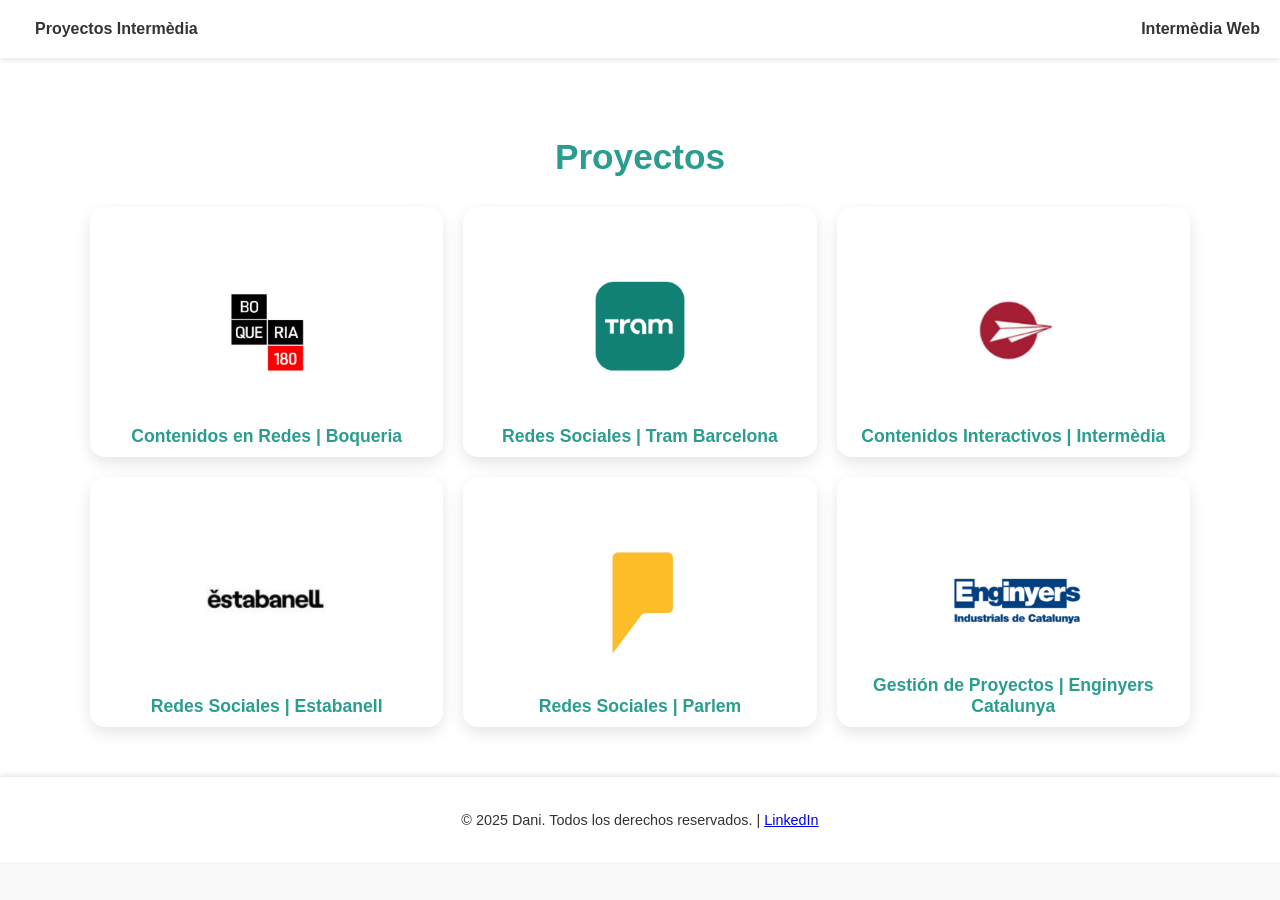
==== intermedia.html @ 1f3e6c7e "Update intermedia.html" ====
<!DOCTYPE html>
<html lang="es">
<head>
    <meta charset="UTF-8">
    <meta name="viewport" content="width=device-width, initial-scale=1.0">
    <title>Proyectos Intermèdia</title>
    <style>
        body {
            margin: 0;
            font-family: 'Arial', sans-serif;
            background-color: #f9f9f9;
            color: #333;
        }

        header {
            background: white;
            padding: 20px;
            box-shadow: 0 2px 5px rgba(0, 0, 0, 0.1);
            position: sticky;
            top: 0;
            z-index: 1000;
        }

        nav {
            display: flex;
            justify-content: space-between;
            align-items: center;
        }

        nav a {
            text-decoration: none;
            font-weight: bold;
            color: #333;
            margin-left: 15px;
        }

        nav a:hover {
            color: #e63946;
        }

        .projects {
            padding: 50px 20px;
            text-align: center;
            background-color: white;
        }

        .projects h1 {
            font-size: 2.2rem;
            margin-bottom: 30px;
            color: #2a9d8f;
        }

        .projects-grid {
            display: grid;
            grid-template-columns: repeat(3, 1fr); /* 🔥 3 columnas fijas */
            gap: 20px;
            max-width: 1100px;
            margin: 0 auto;
        }

        @media (max-width: 900px) {
            .projects-grid {
                grid-template-columns: repeat(2, 1fr); /* 2 columnas en pantallas medianas */
            }
        }

        @media (max-width: 600px) {
            .projects-grid {
                grid-template-columns: 1fr; /* 1 columna en móvil */
            }
        }

        .project-card {
            border-radius: 15px;
            overflow: hidden;
            height: 250px;
            background-size: contain;
            background-position: center;
            background-repeat: no-repeat;
            display: flex;
            align-items: end;
            justify-content: center;
            text-align: center;
            box-shadow: 0 6px 15px rgba(0,0,0,0.1);
            transition: transform 0.3s ease;
            background-color: white;
        }

        .project-card:hover {
            transform: scale(1.03);
        }

        .project-card h3 {
            position: relative;
            z-index: 2;
            background: rgba(255,255,255,0.85);
            margin: 0;
            width: 100%;
            padding: 10px;
            font-size: 1.1rem;
        }

        .project-card h3 a {
            text-decoration: none;
            color: #2a9d8f;
        }

        .project-card h3 a:hover {
            color: #e63946;
        }

        footer {
            text-align: center;
            padding: 20px;
            font-size: 0.9rem;
            background: white;
            box-shadow: 0 -2px 5px rgba(0,0,0,0.1);
        }

        /* Asignación de imágenes */
        .boqueria { background-image: url('assets/images/boqueria_logo.png'); }
        .tram { background-image: url('assets/images/tram_logo.png'); }
        .intermedia { background-image: url('assets/images/intermedia.png'); }
        .estabanell { background-image: url('assets/images/estabanell_logo.png'); }
        .parlem { background-image: url('assets/images/parlem_logo.png'); }
        .enginyers { background-image: url('assets/images/enginyers.png'); }
    </style>
</head>
<body>
    <header>
        <nav>
            <div><strong><a href="index.html">Proyectos Intermèdia</a></strong></div>
            <div><a href="https://www.intermedia.cat/es/" target="_blank">Intermèdia Web</a></div>
        </nav>
    </header>

    <section class="projects">
        <h1>Proyectos</h1>
        <div class="projects-grid">
            <div class="project-card boqueria">
                <h3><a href="https://www.instagram.com/la_boqueria/" target="_blank">Contenidos en Redes | Boqueria</a></h3>
            </div>
            <div class="project-card tram">
                <h3><a href="https://www.instagram.com/tram_barcelona/" target="_blank">Redes Sociales | Tram Barcelona</a></h3>
            </div>
            <div class="project-card intermedia">
                <h3><a href="https://www.instagram.com/intermediacomunicacio/" target="_blank">Contenidos Interactivos | Intermèdia</a></h3>
            </div>
            <div class="project-card estabanell">
                <h3><a href="https://www.instagram.com/estabanell/" target="_blank">Redes Sociales | Estabanell</a></h3>
            </div>
            <div class="project-card parlem">
                <h3><a href="https://www.instagram.com/parlemtelecom/" target="_blank">Redes Sociales | Parlem</a></h3>
            </div>
            <div class="project-card enginyers">
                <h3><a href="https://www.eic.cat/noticies" target="_blank">Gestión de Proyectos | Enginyers Catalunya</a></h3>
            </div>
        </div>
    </section>

    <footer>
        <p>&copy; 2025 Dani. Todos los derechos reservados. | 
        <a href="https://www.linkedin.com/in/daniel-expósito-pérez-a4a863181" target="_blank">LinkedIn</a></p>
    </footer>
</body>
</html>
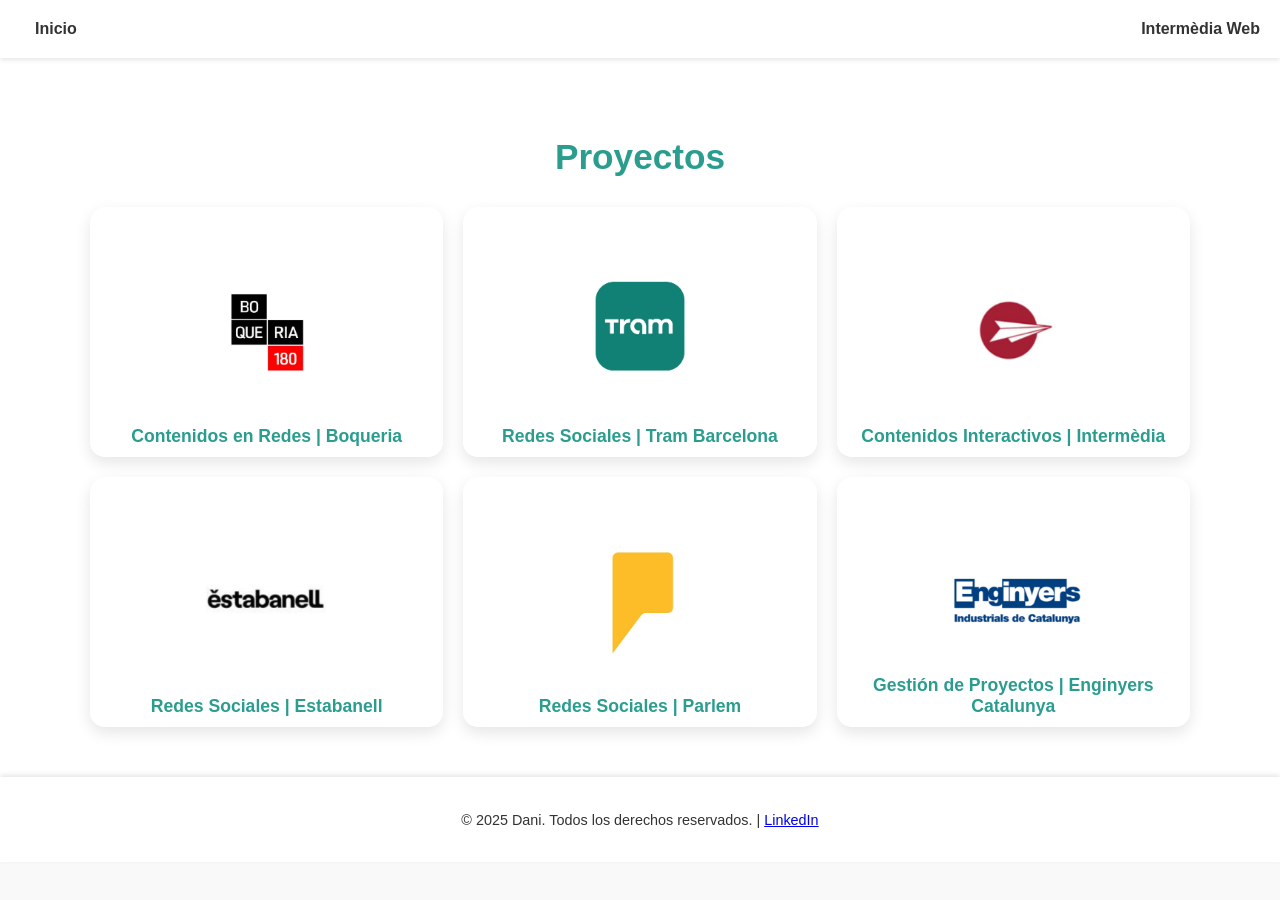
==== commit 06be4612: "Update intermedia.html" ====
--- a/intermedia.html
+++ b/intermedia.html
@@ -129,7 +129,7 @@
 <body>
     <header>
         <nav>
-            <div><strong><a href="index.html">Proyectos Intermèdia</a></strong></div>
+            <div><strong><a href="index.html">Inicio</a></strong></div>
             <div><a href="https://www.intermedia.cat/es/" target="_blank">Intermèdia Web</a></div>
         </nav>
     </header>
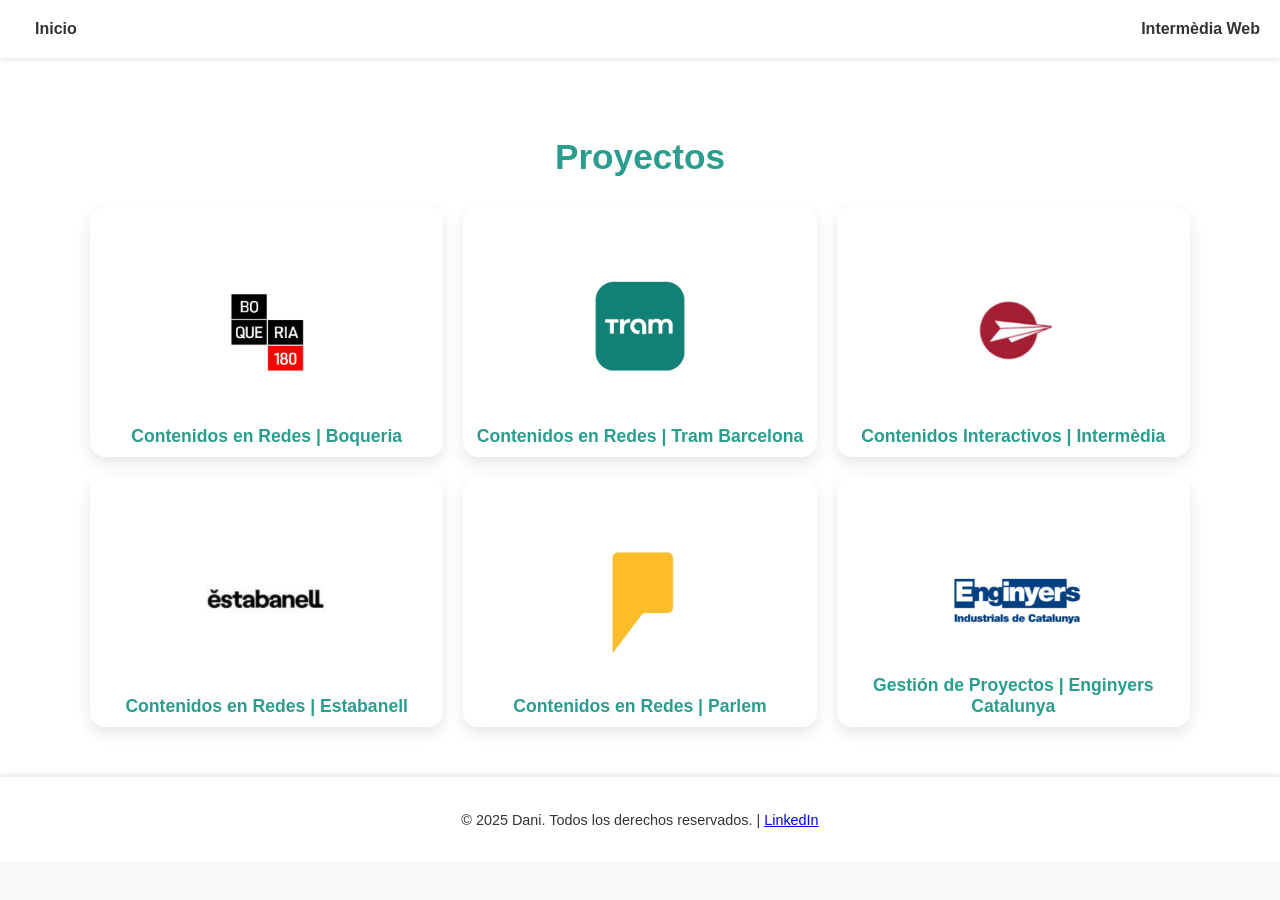
==== commit ebc31abf: "Update intermedia.html" ====
--- a/intermedia.html
+++ b/intermedia.html
@@ -141,16 +141,16 @@
                 <h3><a href="https://www.instagram.com/la_boqueria/" target="_blank">Contenidos en Redes | Boqueria</a></h3>
             </div>
             <div class="project-card tram">
-                <h3><a href="https://www.instagram.com/tram_barcelona/" target="_blank">Redes Sociales | Tram Barcelona</a></h3>
+                <h3><a href="https://www.instagram.com/tram_barcelona/" target="_blank">Contenidos en Redes | Tram Barcelona</a></h3>
             </div>
             <div class="project-card intermedia">
                 <h3><a href="https://www.instagram.com/intermediacomunicacio/" target="_blank">Contenidos Interactivos | Intermèdia</a></h3>
             </div>
             <div class="project-card estabanell">
-                <h3><a href="https://www.instagram.com/estabanell/" target="_blank">Redes Sociales | Estabanell</a></h3>
+                <h3><a href="https://www.instagram.com/estabanell/" target="_blank">Contenidos en Redes | Estabanell</a></h3>
             </div>
             <div class="project-card parlem">
-                <h3><a href="https://www.instagram.com/parlemtelecom/" target="_blank">Redes Sociales | Parlem</a></h3>
+                <h3><a href="https://www.instagram.com/parlemtelecom/" target="_blank">Contenidos en Redes | Parlem</a></h3>
             </div>
             <div class="project-card enginyers">
                 <h3><a href="https://www.eic.cat/noticies" target="_blank">Gestión de Proyectos | Enginyers Catalunya</a></h3>
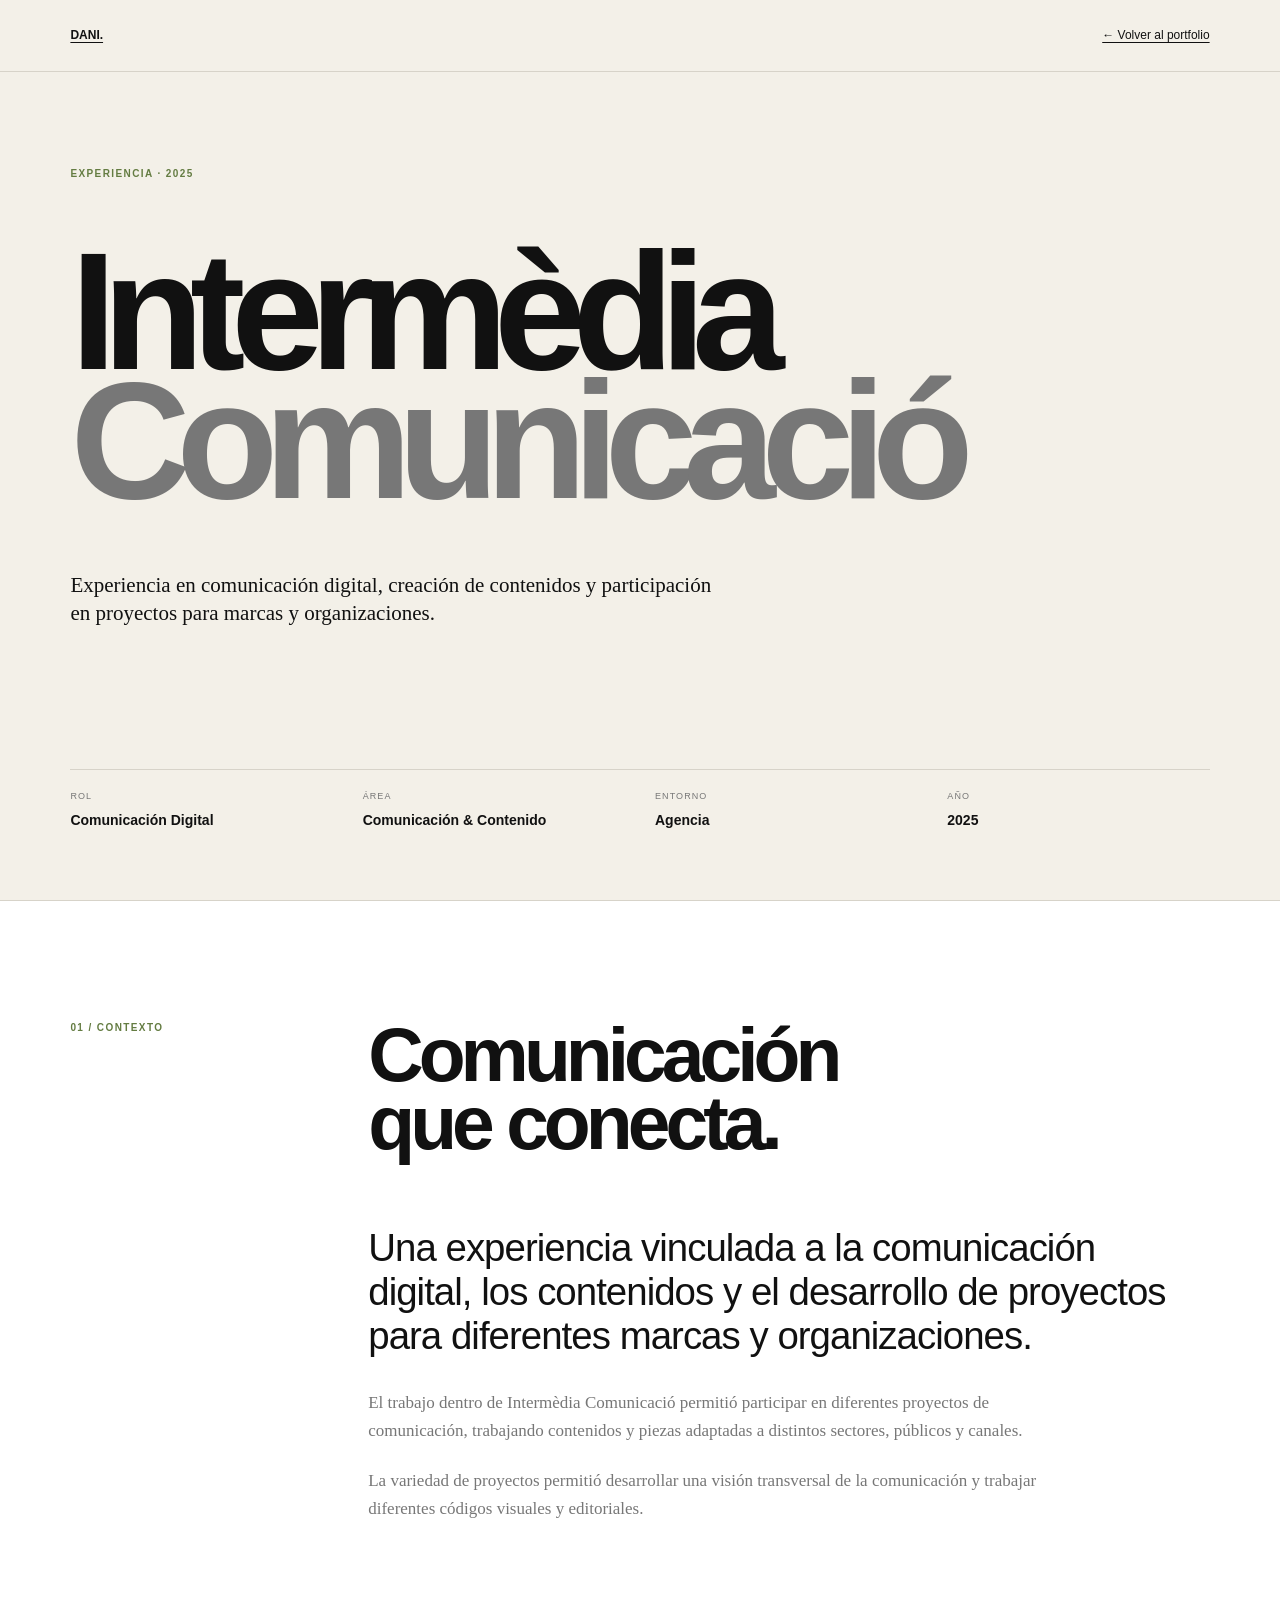
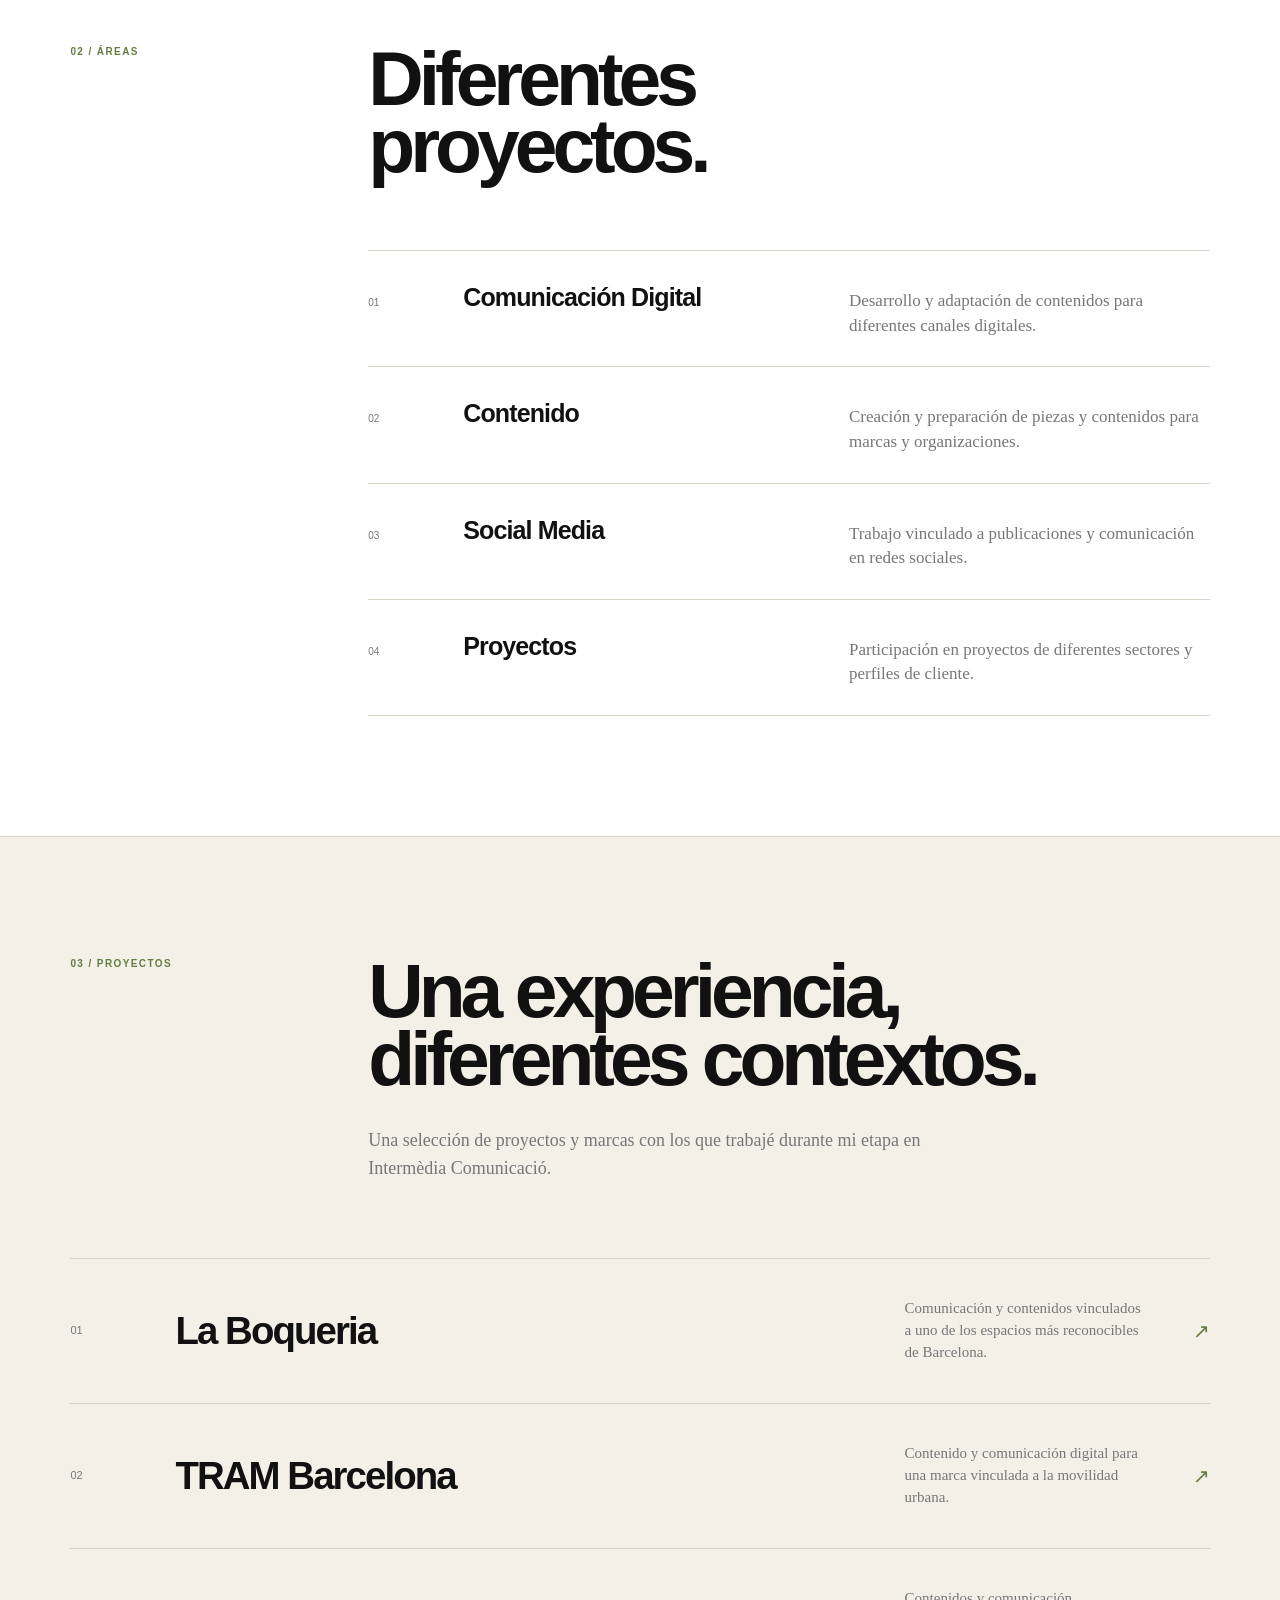
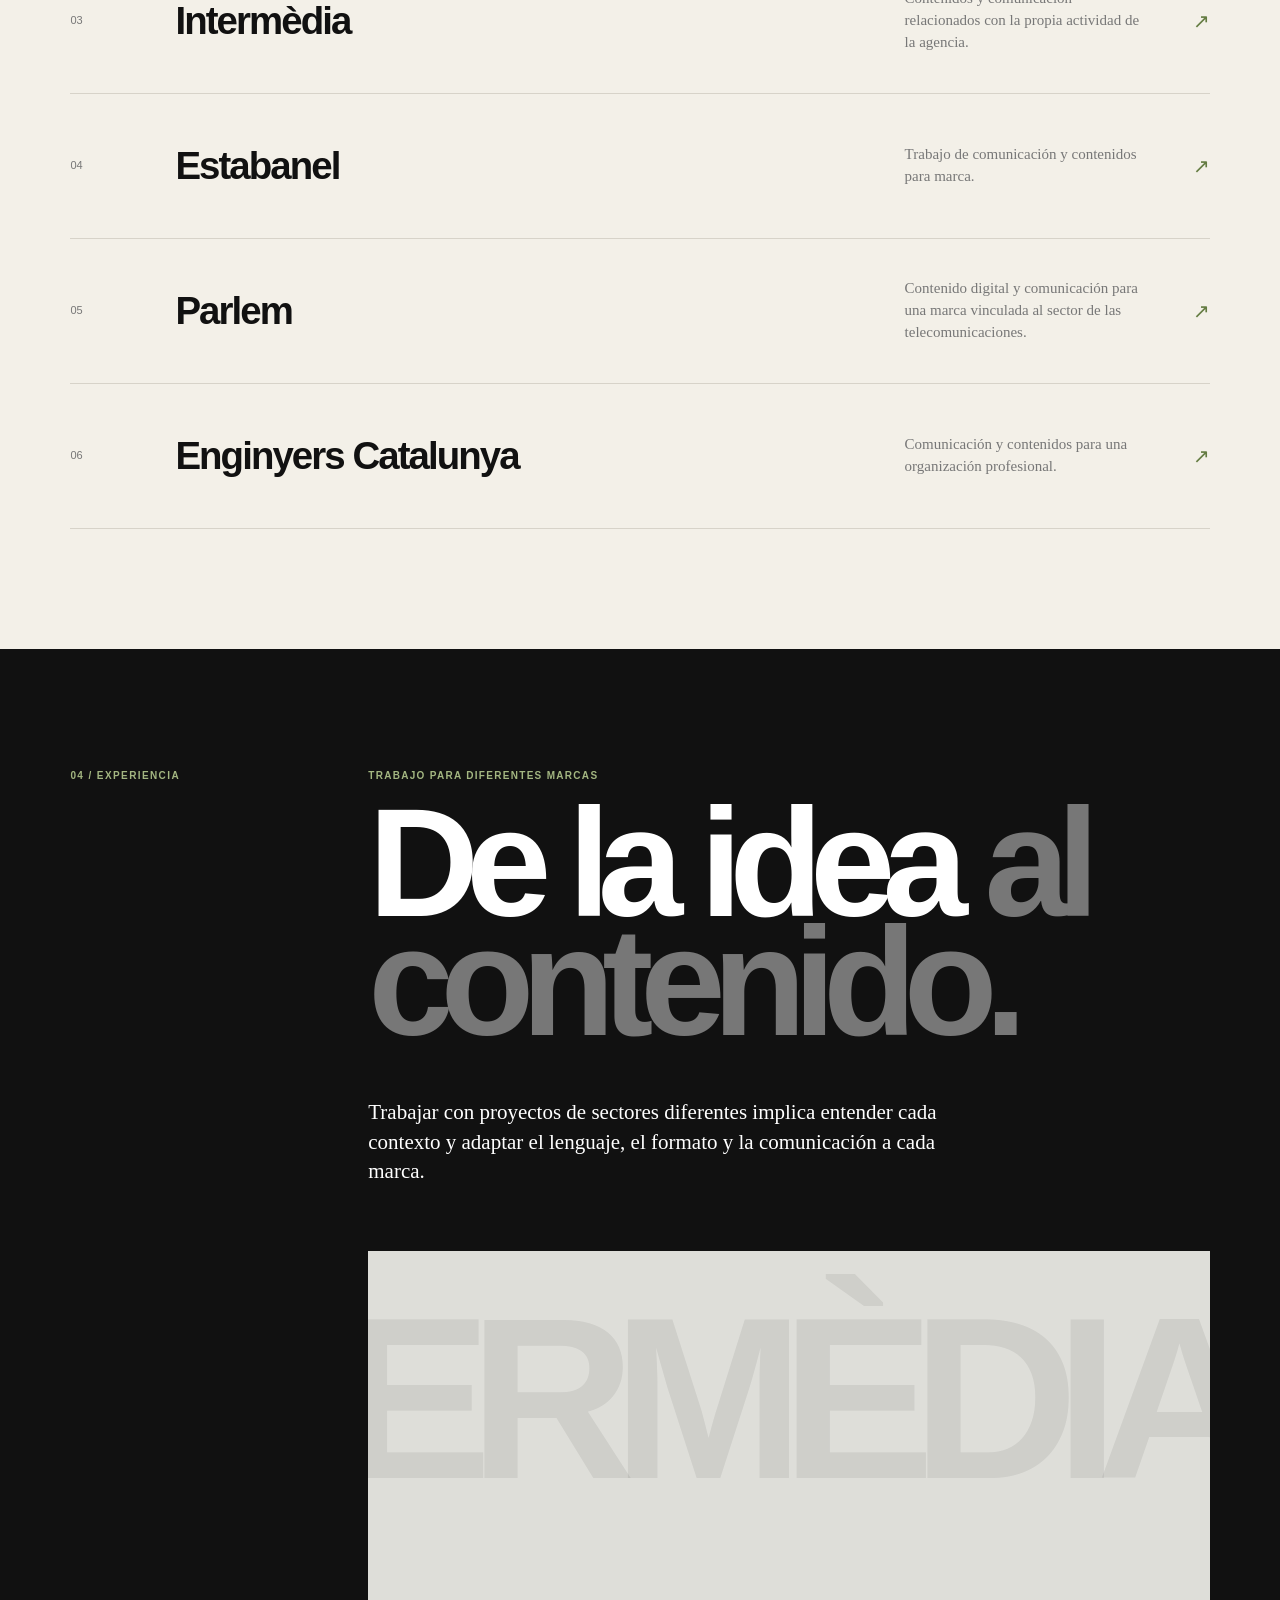
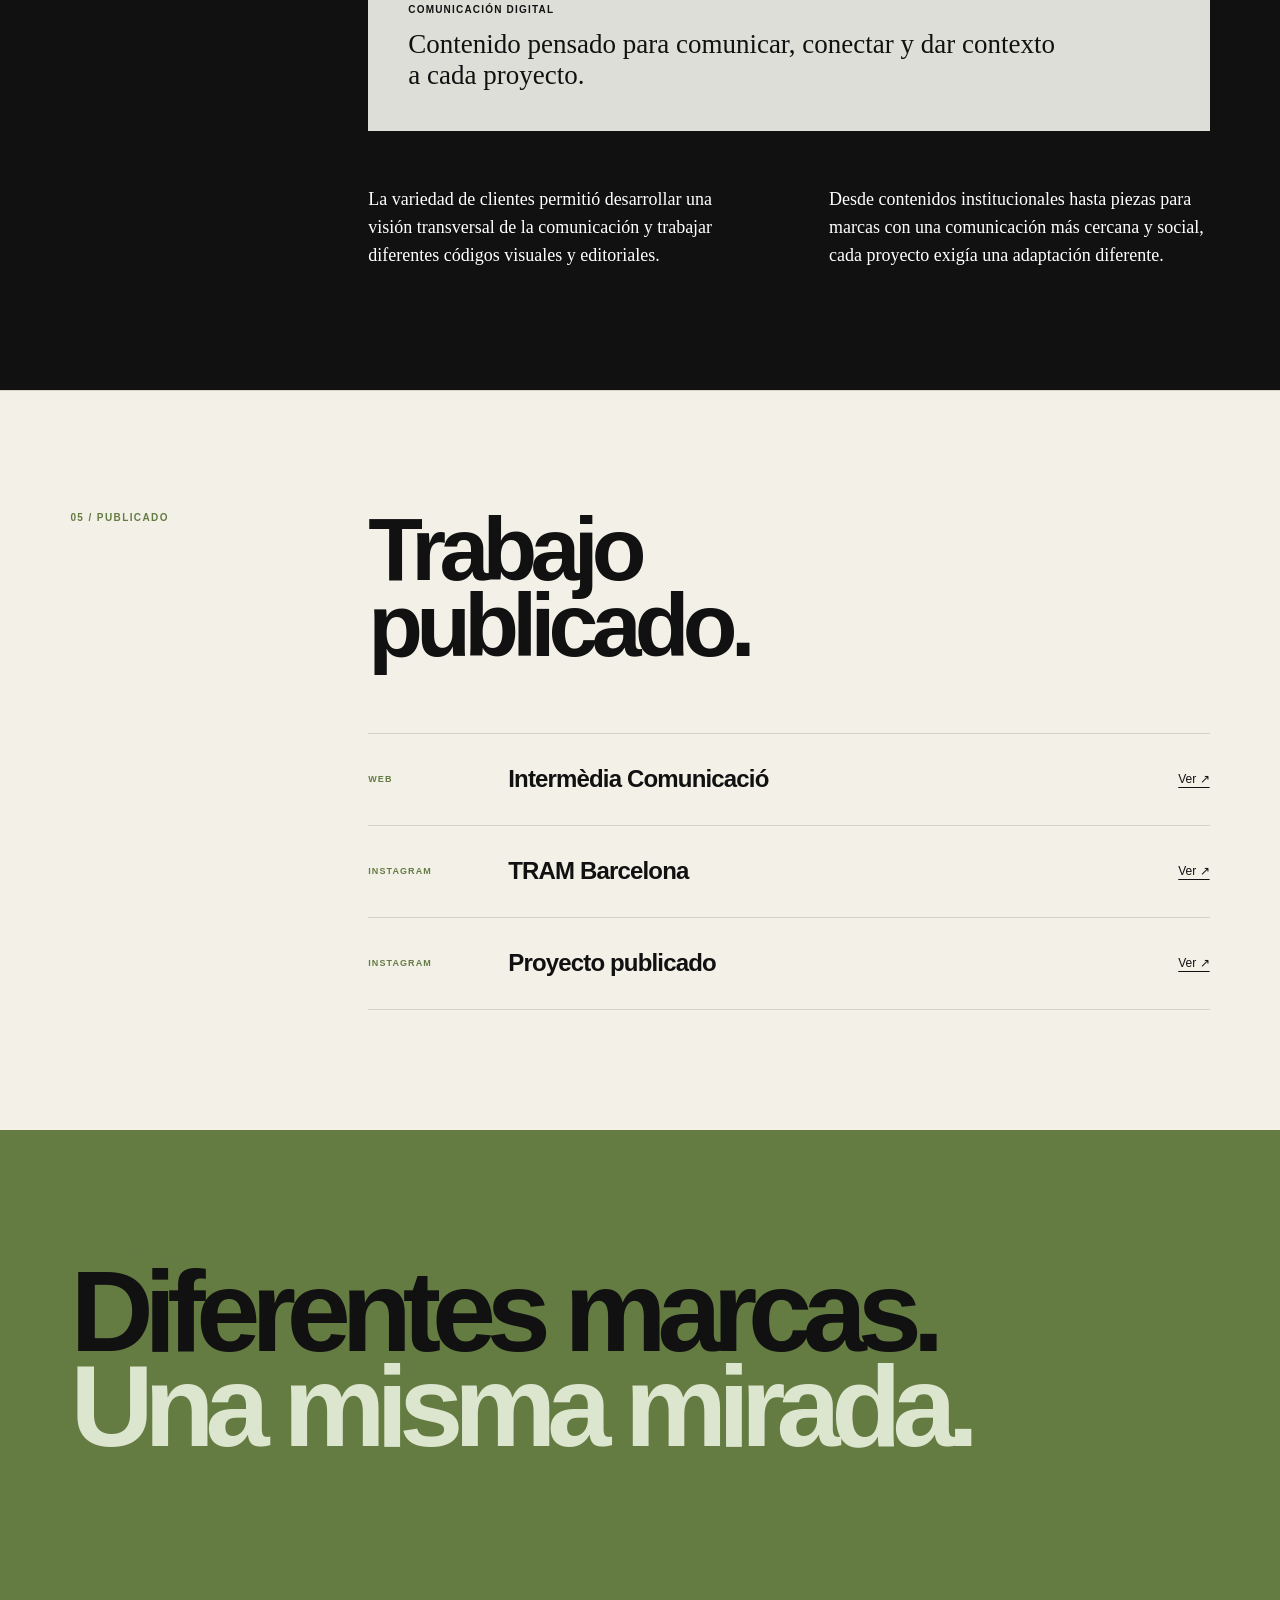
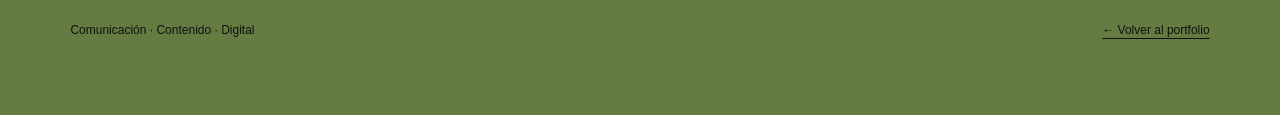
==== commit bb4c2259: "Create intermedia.html" ====
--- a/intermedia.html
+++ b/intermedia.html
@@ -1,171 +1,1407 @@
 <!DOCTYPE html>
 <html lang="es">
+
 <head>
+
     <meta charset="UTF-8">
+
     <meta name="viewport" content="width=device-width, initial-scale=1.0">
-    <title>Proyectos Intermèdia</title>
+
+    <meta
+        name="description"
+        content="Intermèdia Comunicació — Experiencia en comunicación digital, contenidos y proyectos."
+    >
+
+    <title>Intermèdia Comunicació — DANI.</title>
+
+
     <style>
+
+        :root {
+            --bg: #f3f0e8;
+            --black: #111111;
+            --grey: #777777;
+            --line: #d7d3c9;
+            --green: #647c42;
+            --white: #ffffff;
+        }
+
+        * {
+            box-sizing: border-box;
+            margin: 0;
+            padding: 0;
+        }
+
+        html {
+            scroll-behavior: smooth;
+        }
+
         body {
-            margin: 0;
-            font-family: 'Arial', sans-serif;
-            background-color: #f9f9f9;
-            color: #333;
-        }
-
-        header {
-            background: white;
-            padding: 20px;
-            box-shadow: 0 2px 5px rgba(0, 0, 0, 0.1);
-            position: sticky;
-            top: 0;
-            z-index: 1000;
-        }
-
-        nav {
+            background: var(--bg);
+            color: var(--black);
+            font-family: Georgia, "Times New Roman", serif;
+            line-height: 1.45;
+        }
+
+        a {
+            color: inherit;
+            text-decoration: none;
+        }
+
+
+        /* =========================
+           HEADER
+        ========================= */
+
+        .case-header {
+            height: 72px;
+            padding: 0 5.5vw;
+
+            display: flex;
+            align-items: center;
+            justify-content: space-between;
+
+            border-bottom: 1px solid var(--line);
+
+            font-family: Arial, Helvetica, sans-serif;
+            font-size: 12px;
+        }
+
+        .logo {
+            font-weight: 700;
+            text-decoration: underline;
+            text-underline-offset: 3px;
+        }
+
+        .back-home {
+            text-decoration: underline;
+            text-underline-offset: 3px;
+        }
+
+
+        /* =========================
+           HERO
+        ========================= */
+
+        .case-hero {
+            min-height: calc(100vh - 72px);
+
+            padding: 95px 5.5vw 70px;
+
+            display: flex;
+            flex-direction: column;
+            justify-content: space-between;
+        }
+
+        .case-label {
+            color: var(--green);
+
+            font-family: Arial, Helvetica, sans-serif;
+            font-size: 10px;
+            font-weight: 700;
+
+            letter-spacing: .14em;
+            text-transform: uppercase;
+        }
+
+        .case-hero h1 {
+            max-width: 1300px;
+
+            margin-top: 65px;
+
+            font-family: Arial, Helvetica, sans-serif;
+
+            font-size: clamp(75px, 13vw, 185px);
+
+            line-height: .78;
+            letter-spacing: -.085em;
+
+            font-weight: 700;
+        }
+
+        .case-hero h1 span {
+            display: block;
+            color: var(--grey);
+        }
+
+        .case-intro {
+            max-width: 650px;
+            margin-top: 65px;
+
+            font-size: 21px;
+            line-height: 1.35;
+        }
+
+
+        /* =========================
+           META
+        ========================= */
+
+        .case-meta {
+            margin-top: 80px;
+            padding-top: 20px;
+
+            border-top: 1px solid var(--line);
+
+            display: grid;
+            grid-template-columns: repeat(4, 1fr);
+            gap: 30px;
+        }
+
+        .case-meta div {
+            display: flex;
+            flex-direction: column;
+            gap: 7px;
+        }
+
+        .case-meta small {
+            color: var(--grey);
+
+            font-family: Arial, Helvetica, sans-serif;
+            font-size: 9px;
+
+            text-transform: uppercase;
+            letter-spacing: .12em;
+        }
+
+        .case-meta strong {
+            font-family: Arial, Helvetica, sans-serif;
+            font-size: 14px;
+        }
+
+
+        /* =========================
+           CONTEXTO
+        ========================= */
+
+        .intro-section {
+            padding: 120px 5.5vw;
+
+            border-top: 1px solid var(--line);
+
+            background: var(--white);
+        }
+
+        .two-column {
+            display: grid;
+            grid-template-columns: 20% 1fr;
+            gap: 70px;
+        }
+
+        .section-number {
+            color: var(--green);
+
+            font-family: Arial, Helvetica, sans-serif;
+            font-size: 10px;
+            font-weight: 700;
+
+            letter-spacing: .14em;
+            text-transform: uppercase;
+        }
+
+        .section-title {
+            font-family: Arial, Helvetica, sans-serif;
+
+            font-size: clamp(50px, 6vw, 85px);
+
+            line-height: .88;
+            letter-spacing: -.065em;
+
+            font-weight: 700;
+        }
+
+        .intro-copy {
+            margin-top: 70px;
+            max-width: 900px;
+        }
+
+        .intro-copy .lead {
+            max-width: 800px;
+
+            margin-bottom: 30px;
+
+            font-family: Arial, Helvetica, sans-serif;
+
+            font-size: clamp(25px, 3vw, 40px);
+
+            line-height: 1.15;
+            letter-spacing: -.025em;
+        }
+
+        .intro-copy p:not(.lead) {
+            max-width: 700px;
+
+            margin-bottom: 22px;
+
+            color: var(--grey);
+
+            font-size: 17px;
+            line-height: 1.65;
+        }
+
+
+        /* =========================
+           ÁREAS
+        ========================= */
+
+        .areas {
+            margin-top: 70px;
+            border-top: 1px solid var(--line);
+        }
+
+        .area {
+            display: grid;
+            grid-template-columns: 70px 1fr 1fr;
+
+            gap: 25px;
+
+            padding: 28px 0;
+
+            border-bottom: 1px solid var(--line);
+
+            align-items: baseline;
+        }
+
+        .area-number {
+            color: var(--grey);
+
+            font-family: Arial, Helvetica, sans-serif;
+            font-size: 10px;
+        }
+
+        .area-title {
+            font-family: Arial, Helvetica, sans-serif;
+
+            font-size: 25px;
+            font-weight: 600;
+
+            letter-spacing: -.035em;
+        }
+
+        .area-text {
+            color: var(--grey);
+            font-size: 17px;
+        }
+
+
+        /* =========================
+           PROYECTOS
+        ========================= */
+
+        .projects-section {
+            padding: 120px 5.5vw;
+
+            border-top: 1px solid var(--line);
+        }
+
+        .projects-heading {
+            display: grid;
+            grid-template-columns: 20% 1fr;
+
+            gap: 70px;
+
+            margin-bottom: 75px;
+        }
+
+        .projects-heading p {
+            max-width: 600px;
+
+            margin-top: 35px;
+
+            color: var(--grey);
+
+            font-size: 18px;
+            line-height: 1.55;
+        }
+
+        .project-list {
+            border-top: 1px solid var(--line);
+        }
+
+        .project-item {
+            display: grid;
+
+            grid-template-columns: 80px 1fr 240px 40px;
+
+            gap: 25px;
+
+            min-height: 145px;
+
+            padding: 32px 0;
+
+            border-bottom: 1px solid var(--line);
+
+            align-items: center;
+        }
+
+        .project-number {
+            color: var(--grey);
+
+            font-family: Arial, Helvetica, sans-serif;
+            font-size: 11px;
+        }
+
+        .project-name {
+            font-family: Arial, Helvetica, sans-serif;
+
+            font-size: clamp(28px, 3vw, 45px);
+
+            font-weight: 600;
+
+            letter-spacing: -.05em;
+        }
+
+        .project-description {
+            color: var(--grey);
+
+            font-size: 15px;
+            line-height: 1.45;
+        }
+
+        .project-arrow {
+            color: var(--green);
+
+            font-family: Arial, Helvetica, sans-serif;
+            font-size: 20px;
+
+            text-align: right;
+        }
+
+
+        /* =========================
+           BLOQUE DESTACADO
+        ========================= */
+
+        .featured {
+            padding: 120px 5.5vw;
+
+            background: var(--black);
+            color: var(--white);
+        }
+
+        .featured-grid {
+            display: grid;
+            grid-template-columns: 20% 1fr;
+
+            gap: 70px;
+        }
+
+        .featured .section-number {
+            color: #a3b681;
+        }
+
+        .featured-content {
+            max-width: 1100px;
+        }
+
+        .featured-tag {
+            color: #a3b681;
+
+            font-family: Arial, Helvetica, sans-serif;
+
+            font-size: 10px;
+            font-weight: 700;
+
+            letter-spacing: .13em;
+            text-transform: uppercase;
+        }
+
+        .featured h2 {
+            margin-top: 20px;
+
+            font-family: Arial, Helvetica, sans-serif;
+
+            font-size: clamp(75px, 12vw, 170px);
+
+            line-height: .78;
+            letter-spacing: -.085em;
+
+            font-weight: 700;
+        }
+
+        .featured h2 span {
+            color: #777777;
+        }
+
+        .featured-description {
+            max-width: 620px;
+
+            margin-top: 55px;
+
+            font-size: 21px;
+            line-height: 1.4;
+        }
+
+
+        /* =========================
+           BLOQUE VISUAL
+        ========================= */
+
+        .project-visual {
+            min-height: 480px;
+
+            margin-top: 65px;
+
+            padding: 40px;
+
+            background: #deded9;
+            color: var(--black);
+
+            display: flex;
+            flex-direction: column;
+            justify-content: flex-end;
+
+            position: relative;
+            overflow: hidden;
+        }
+
+        .project-visual::before {
+            content: "INTERMÈDIA";
+
+            position: absolute;
+
+            top: -20px;
+            right: -30px;
+
+            font-family: Arial, Helvetica, sans-serif;
+
+            font-size: clamp(100px, 18vw, 280px);
+
+            font-weight: 700;
+
+            letter-spacing: -.1em;
+
+            color: rgba(17,17,17,.07);
+        }
+
+        .visual-copy {
+            position: relative;
+            z-index: 2;
+        }
+
+        .visual-label {
+            font-family: Arial, Helvetica, sans-serif;
+
+            font-size: 10px;
+            font-weight: 700;
+
+            text-transform: uppercase;
+            letter-spacing: .12em;
+        }
+
+        .visual-copy p {
+            max-width: 650px;
+
+            margin-top: 12px;
+
+            font-size: 27px;
+            line-height: 1.15;
+        }
+
+
+        /* =========================
+           DETALLES
+        ========================= */
+
+        .project-details {
+            display: grid;
+
+            grid-template-columns: 1fr 1fr;
+
+            gap: 80px;
+
+            margin-top: 55px;
+        }
+
+        .project-details p {
+            font-size: 18px;
+            line-height: 1.55;
+        }
+
+
+        /* =========================
+           PUBLICADO
+        ========================= */
+
+        .published {
+            padding: 120px 5.5vw;
+
+            border-top: 1px solid var(--line);
+        }
+
+        .published-grid {
+            display: grid;
+
+            grid-template-columns: 20% 1fr;
+
+            gap: 70px;
+        }
+
+        .published-content h2 {
+            max-width: 850px;
+
+            font-family: Arial, Helvetica, sans-serif;
+
+            font-size: clamp(50px, 7vw, 100px);
+
+            line-height: .85;
+            letter-spacing: -.075em;
+        }
+
+        .publication-list {
+            margin-top: 70px;
+
+            border-top: 1px solid var(--line);
+        }
+
+        .publication {
+            display: grid;
+
+            grid-template-columns: 110px 1fr auto;
+
+            gap: 30px;
+
+            padding: 28px 0;
+
+            border-bottom: 1px solid var(--line);
+
+            align-items: center;
+        }
+
+        .publication-type {
+            color: var(--green);
+
+            font-family: Arial, Helvetica, sans-serif;
+
+            font-size: 9px;
+            font-weight: 700;
+
+            text-transform: uppercase;
+            letter-spacing: .12em;
+        }
+
+        .publication-name {
+            font-family: Arial, Helvetica, sans-serif;
+
+            font-size: 24px;
+            font-weight: 600;
+
+            letter-spacing: -.035em;
+        }
+
+        .publication-link {
+            font-family: Arial, Helvetica, sans-serif;
+
+            font-size: 12px;
+
+            text-decoration: underline;
+            text-underline-offset: 4px;
+        }
+
+
+        /* =========================
+           CIERRE
+        ========================= */
+
+        .closing {
+            min-height: 65vh;
+
+            padding: 120px 5.5vw 75px;
+
+            background: var(--green);
+
+            display: flex;
+            flex-direction: column;
+            justify-content: space-between;
+        }
+
+        .closing h2 {
+            max-width: 1000px;
+
+            font-family: Arial, Helvetica, sans-serif;
+
+            font-size: clamp(60px, 9vw, 130px);
+
+            line-height: .82;
+            letter-spacing: -.08em;
+
+            font-weight: 700;
+        }
+
+        .closing h2 span {
+            color: #dce5cd;
+        }
+
+        .closing-bottom {
+            margin-top: 100px;
+
             display: flex;
             justify-content: space-between;
-            align-items: center;
-        }
-
-        nav a {
-            text-decoration: none;
-            font-weight: bold;
-            color: #333;
-            margin-left: 15px;
-        }
-
-        nav a:hover {
-            color: #e63946;
-        }
-
-        .projects {
-            padding: 50px 20px;
-            text-align: center;
-            background-color: white;
-        }
-
-        .projects h1 {
-            font-size: 2.2rem;
-            margin-bottom: 30px;
-            color: #2a9d8f;
-        }
-
-        .projects-grid {
-            display: grid;
-            grid-template-columns: repeat(3, 1fr); /* 🔥 3 columnas fijas */
-            gap: 20px;
-            max-width: 1100px;
-            margin: 0 auto;
-        }
+            align-items: flex-end;
+
+            font-family: Arial, Helvetica, sans-serif;
+            font-size: 12px;
+        }
+
+        .closing-bottom a {
+            text-decoration: underline;
+            text-underline-offset: 4px;
+        }
+
+
+        /* =========================
+           RESPONSIVE
+        ========================= */
 
         @media (max-width: 900px) {
-            .projects-grid {
-                grid-template-columns: repeat(2, 1fr); /* 2 columnas en pantallas medianas */
-            }
-        }
+
+            .case-hero {
+                min-height: auto;
+                padding: 85px 6vw 65px;
+            }
+
+            .case-meta {
+                grid-template-columns: 1fr 1fr;
+            }
+
+            .two-column,
+            .projects-heading,
+            .featured-grid,
+            .published-grid {
+                grid-template-columns: 1fr;
+                gap: 30px;
+            }
+
+            .intro-copy {
+                margin-top: 50px;
+            }
+
+            .project-details {
+                grid-template-columns: 1fr;
+                gap: 25px;
+            }
+
+            .project-item {
+                grid-template-columns: 55px 1fr 35px;
+            }
+
+            .project-description {
+                display: none;
+            }
+        }
+
 
         @media (max-width: 600px) {
-            .projects-grid {
-                grid-template-columns: 1fr; /* 1 columna en móvil */
-            }
-        }
-
-        .project-card {
-            border-radius: 15px;
-            overflow: hidden;
-            height: 250px;
-            background-size: contain;
-            background-position: center;
-            background-repeat: no-repeat;
-            display: flex;
-            align-items: end;
-            justify-content: center;
-            text-align: center;
-            box-shadow: 0 6px 15px rgba(0,0,0,0.1);
-            transition: transform 0.3s ease;
-            background-color: white;
-        }
-
-        .project-card:hover {
-            transform: scale(1.03);
-        }
-
-        .project-card h3 {
-            position: relative;
-            z-index: 2;
-            background: rgba(255,255,255,0.85);
-            margin: 0;
-            width: 100%;
-            padding: 10px;
-            font-size: 1.1rem;
-        }
-
-        .project-card h3 a {
-            text-decoration: none;
-            color: #2a9d8f;
-        }
-
-        .project-card h3 a:hover {
-            color: #e63946;
-        }
-
-        footer {
-            text-align: center;
-            padding: 20px;
-            font-size: 0.9rem;
-            background: white;
-            box-shadow: 0 -2px 5px rgba(0,0,0,0.1);
-        }
-
-        /* Asignación de imágenes */
-        .boqueria { background-image: url('assets/images/boqueria_logo.png'); }
-        .tram { background-image: url('assets/images/tram_logo.png'); }
-        .intermedia { background-image: url('assets/images/intermedia.png'); }
-        .estabanell { background-image: url('assets/images/estabanell_logo.png'); }
-        .parlem { background-image: url('assets/images/parlem_logo.png'); }
-        .enginyers { background-image: url('assets/images/enginyers.png'); }
+
+            .case-header {
+                padding: 0 6vw;
+            }
+
+            .case-hero {
+                padding: 70px 6vw 60px;
+            }
+
+            .case-hero h1 {
+                margin-top: 45px;
+                font-size: 19vw;
+            }
+
+            .case-intro {
+                font-size: 18px;
+                margin-top: 45px;
+            }
+
+            .case-meta {
+                grid-template-columns: 1fr;
+                gap: 22px;
+            }
+
+            .intro-section,
+            .projects-section,
+            .featured,
+            .published,
+            .closing {
+                padding-left: 6vw;
+                padding-right: 6vw;
+            }
+
+            .intro-section,
+            .projects-section,
+            .featured,
+            .published {
+                padding-top: 80px;
+                padding-bottom: 80px;
+            }
+
+            .section-title {
+                font-size: 50px;
+            }
+
+            .area {
+                grid-template-columns: 45px 1fr;
+            }
+
+            .area-text {
+                grid-column: 2;
+            }
+
+            .project-item {
+                grid-template-columns: 40px 1fr 25px;
+                min-height: 110px;
+                padding: 25px 0;
+            }
+
+            .project-name {
+                font-size: 25px;
+            }
+
+            .project-visual {
+                min-height: 340px;
+                padding: 25px;
+            }
+
+            .visual-copy p {
+                font-size: 20px;
+            }
+
+            .publication {
+                grid-template-columns: 1fr;
+                gap: 8px;
+            }
+
+            .publication-link {
+                margin-top: 8px;
+            }
+
+            .closing {
+                padding-top: 90px;
+                padding-bottom: 60px;
+            }
+
+            .closing-bottom {
+                display: block;
+                margin-top: 90px;
+            }
+
+            .closing-bottom a {
+                display: inline-block;
+                margin-top: 20px;
+            }
+        }
+
     </style>
+
 </head>
+
+
 <body>
-    <header>
-        <nav>
-            <div><strong><a href="index.html">Inicio</a></strong></div>
-            <div><a href="https://www.intermedia.cat/es/" target="_blank">Intermèdia Web</a></div>
-        </nav>
-    </header>
-
-    <section class="projects">
-        <h1>Proyectos</h1>
-        <div class="projects-grid">
-            <div class="project-card boqueria">
-                <h3><a href="https://www.instagram.com/la_boqueria/" target="_blank">Contenidos en Redes | Boqueria</a></h3>
+
+
+<header class="case-header">
+
+    <a href="index.html" class="logo">
+        DANI.
+    </a>
+
+    <a href="index.html#experiencia" class="back-home">
+        ← Volver al portfolio
+    </a>
+
+</header>
+
+
+<main>
+
+
+<!-- =====================================================
+     HERO
+===================================================== -->
+
+<section class="case-hero">
+
+    <div>
+
+        <div class="case-label">
+            EXPERIENCIA · 2025
+        </div>
+
+        <h1>
+            Intermèdia
+            <span>Comunicació</span>
+        </h1>
+
+        <p class="case-intro">
+            Experiencia en comunicación digital, creación de contenidos
+            y participación en proyectos para marcas y organizaciones.
+        </p>
+
+    </div>
+
+
+    <div class="case-meta">
+
+        <div>
+            <small>Rol</small>
+            <strong>Comunicación Digital</strong>
+        </div>
+
+        <div>
+            <small>Área</small>
+            <strong>Comunicación & Contenido</strong>
+        </div>
+
+        <div>
+            <small>Entorno</small>
+            <strong>Agencia</strong>
+        </div>
+
+        <div>
+            <small>Año</small>
+            <strong>2025</strong>
+        </div>
+
+    </div>
+
+</section>
+
+
+
+<!-- =====================================================
+     CONTEXTO
+===================================================== -->
+
+<section class="intro-section">
+
+    <div class="two-column">
+
+        <div class="section-number">
+            01 / CONTEXTO
+        </div>
+
+
+        <div>
+
+            <h2 class="section-title">
+                Comunicación
+                <br>
+                que conecta.
+            </h2>
+
+
+            <div class="intro-copy">
+
+                <p class="lead">
+                    Una experiencia vinculada a la comunicación digital,
+                    los contenidos y el desarrollo de proyectos para
+                    diferentes marcas y organizaciones.
+                </p>
+
+                <p>
+                    El trabajo dentro de Intermèdia Comunicació permitió
+                    participar en diferentes proyectos de comunicación,
+                    trabajando contenidos y piezas adaptadas a distintos
+                    sectores, públicos y canales.
+                </p>
+
+                <p>
+                    La variedad de proyectos permitió desarrollar una
+                    visión transversal de la comunicación y trabajar
+                    diferentes códigos visuales y editoriales.
+                </p>
+
             </div>
-            <div class="project-card tram">
-                <h3><a href="https://www.instagram.com/tram_barcelona/" target="_blank">Contenidos en Redes | Tram Barcelona</a></h3>
+
+        </div>
+
+    </div>
+
+
+
+    <div class="two-column" style="margin-top: 100px;">
+
+        <div class="section-number">
+            02 / ÁREAS
+        </div>
+
+
+        <div>
+
+            <h2 class="section-title">
+                Diferentes
+                <br>
+                proyectos.
+            </h2>
+
+
+            <div class="areas">
+
+                <div class="area">
+
+                    <span class="area-number">01</span>
+
+                    <span class="area-title">
+                        Comunicación Digital
+                    </span>
+
+                    <span class="area-text">
+                        Desarrollo y adaptación de contenidos
+                        para diferentes canales digitales.
+                    </span>
+
+                </div>
+
+
+                <div class="area">
+
+                    <span class="area-number">02</span>
+
+                    <span class="area-title">
+                        Contenido
+                    </span>
+
+                    <span class="area-text">
+                        Creación y preparación de piezas y
+                        contenidos para marcas y organizaciones.
+                    </span>
+
+                </div>
+
+
+                <div class="area">
+
+                    <span class="area-number">03</span>
+
+                    <span class="area-title">
+                        Social Media
+                    </span>
+
+                    <span class="area-text">
+                        Trabajo vinculado a publicaciones y
+                        comunicación en redes sociales.
+                    </span>
+
+                </div>
+
+
+                <div class="area">
+
+                    <span class="area-number">04</span>
+
+                    <span class="area-title">
+                        Proyectos
+                    </span>
+
+                    <span class="area-text">
+                        Participación en proyectos de diferentes
+                        sectores y perfiles de cliente.
+                    </span>
+
+                </div>
+
             </div>
-            <div class="project-card intermedia">
-                <h3><a href="https://www.instagram.com/intermediacomunicacio/" target="_blank">Contenidos Interactivos | Intermèdia</a></h3>
+
+        </div>
+
+    </div>
+
+</section>
+
+
+
+<!-- =====================================================
+     PROYECTOS
+===================================================== -->
+
+<section class="projects-section">
+
+    <div class="projects-heading">
+
+        <div class="section-number">
+            03 / PROYECTOS
+        </div>
+
+
+        <div>
+
+            <h2 class="section-title">
+                Una experiencia,
+                <br>
+                diferentes contextos.
+            </h2>
+
+            <p>
+                Una selección de proyectos y marcas con los que
+                trabajé durante mi etapa en Intermèdia Comunicació.
+            </p>
+
+        </div>
+
+    </div>
+
+
+    <div class="project-list">
+
+
+        <a
+            href="https://www.instagram.com/p/DJcIIlnoTww/?img_index=8"
+            target="_blank"
+            rel="noopener noreferrer"
+            class="project-item"
+        >
+
+            <span class="project-number">01</span>
+
+            <span class="project-name">
+                La Boqueria
+            </span>
+
+            <span class="project-description">
+                Comunicación y contenidos vinculados a uno de los
+                espacios más reconocibles de Barcelona.
+            </span>
+
+            <span class="project-arrow">↗</span>
+
+        </a>
+
+
+        <a
+            href="https://www.instagram.com/reel/DHYIHi6IYir/"
+            target="_blank"
+            rel="noopener noreferrer"
+            class="project-item"
+        >
+
+            <span class="project-number">02</span>
+
+            <span class="project-name">
+                TRAM Barcelona
+            </span>
+
+            <span class="project-description">
+                Contenido y comunicación digital para una marca
+                vinculada a la movilidad urbana.
+            </span>
+
+            <span class="project-arrow">↗</span>
+
+        </a>
+
+
+        <a
+            href="https://www.instagram.com/p/DGdpDsIo3sz/?img_index=1"
+            target="_blank"
+            rel="noopener noreferrer"
+            class="project-item"
+        >
+
+            <span class="project-number">03</span>
+
+            <span class="project-name">
+                Intermèdia
+            </span>
+
+            <span class="project-description">
+                Contenidos y comunicación relacionados con la
+                propia actividad de la agencia.
+            </span>
+
+            <span class="project-arrow">↗</span>
+
+        </a>
+
+
+        <a
+            href="https://www.instagram.com/p/DGfSzsUotn3/?img_index=1"
+            target="_blank"
+            rel="noopener noreferrer"
+            class="project-item"
+        >
+
+            <span class="project-number">04</span>
+
+            <span class="project-name">
+                Estabanel
+            </span>
+
+            <span class="project-description">
+                Trabajo de comunicación y contenidos para marca.
+            </span>
+
+            <span class="project-arrow">↗</span>
+
+        </a>
+
+
+        <a
+            href="https://www.instagram.com/reel/DL7uZu2Iaj8/"
+            target="_blank"
+            rel="noopener noreferrer"
+            class="project-item"
+        >
+
+            <span class="project-number">05</span>
+
+            <span class="project-name">
+                Parlem
+            </span>
+
+            <span class="project-description">
+                Contenido digital y comunicación para una marca
+                vinculada al sector de las telecomunicaciones.
+            </span>
+
+            <span class="project-arrow">↗</span>
+
+        </a>
+
+
+        <a
+            href="https://www.instagram.com/reel/DHLBnDSotpQ/"
+            target="_blank"
+            rel="noopener noreferrer"
+            class="project-item"
+        >
+
+            <span class="project-number">06</span>
+
+            <span class="project-name">
+                Enginyers Catalunya
+            </span>
+
+            <span class="project-description">
+                Comunicación y contenidos para una organización
+                profesional.
+            </span>
+
+            <span class="project-arrow">↗</span>
+
+        </a>
+
+
+    </div>
+
+</section>
+
+
+
+<!-- =====================================================
+     BLOQUE DESTACADO
+===================================================== -->
+
+<section class="featured">
+
+    <div class="featured-grid">
+
+        <div class="section-number">
+            04 / EXPERIENCIA
+        </div>
+
+
+        <div class="featured-content">
+
+            <div class="featured-tag">
+                Trabajo para diferentes marcas
             </div>
-            <div class="project-card estabanell">
-                <h3><a href="https://www.instagram.com/estabanell/" target="_blank">Contenidos en Redes | Estabanell</a></h3>
+
+
+            <h2>
+                De la idea
+                <span>al contenido.</span>
+            </h2>
+
+
+            <p class="featured-description">
+                Trabajar con proyectos de sectores diferentes implica
+                entender cada contexto y adaptar el lenguaje, el formato
+                y la comunicación a cada marca.
+            </p>
+
+
+            <div class="project-visual">
+
+                <div class="visual-copy">
+
+                    <div class="visual-label">
+                        Comunicación digital
+                    </div>
+
+                    <p>
+                        Contenido pensado para comunicar,
+                        conectar y dar contexto a cada proyecto.
+                    </p>
+
+                </div>
+
             </div>
-            <div class="project-card parlem">
-                <h3><a href="https://www.instagram.com/parlemtelecom/" target="_blank">Contenidos en Redes | Parlem</a></h3>
+
+
+            <div class="project-details">
+
+                <p>
+                    La variedad de clientes permitió desarrollar una
+                    visión transversal de la comunicación y trabajar
+                    diferentes códigos visuales y editoriales.
+                </p>
+
+                <p>
+                    Desde contenidos institucionales hasta piezas para
+                    marcas con una comunicación más cercana y social,
+                    cada proyecto exigía una adaptación diferente.
+                </p>
+
             </div>
-            <div class="project-card enginyers">
-                <h3><a href="https://www.eic.cat/noticies" target="_blank">Gestión de Proyectos | Enginyers Catalunya</a></h3>
+
+        </div>
+
+    </div>
+
+</section>
+
+
+
+<!-- =====================================================
+     PUBLICADO
+===================================================== -->
+
+<section class="published">
+
+    <div class="published-grid">
+
+        <div class="section-number">
+            05 / PUBLICADO
+        </div>
+
+
+        <div class="published-content">
+
+            <h2>
+                Trabajo
+                <br>
+                publicado.
+            </h2>
+
+
+            <div class="publication-list">
+
+
+                <a
+                    href="https://www.intermedia.cat/es/interrelacion/"
+                    target="_blank"
+                    rel="noopener noreferrer"
+                    class="publication"
+                >
+
+                    <span class="publication-type">
+                        Web
+                    </span>
+
+                    <span class="publication-name">
+                        Intermèdia Comunicació
+                    </span>
+
+                    <span class="publication-link">
+                        Ver ↗
+                    </span>
+
+                </a>
+
+
+                <a
+                    href="https://www.instagram.com/reel/DHYIHi6IYir/"
+                    target="_blank"
+                    rel="noopener noreferrer"
+                    class="publication"
+                >
+
+                    <span class="publication-type">
+                        Instagram
+                    </span>
+
+                    <span class="publication-name">
+                        TRAM Barcelona
+                    </span>
+
+                    <span class="publication-link">
+                        Ver ↗
+                    </span>
+
+                </a>
+
+
+                <a
+                    href="https://www.instagram.com/p/DHD4RvNofns/?img_index=1"
+                    target="_blank"
+                    rel="noopener noreferrer"
+                    class="publication"
+                >
+
+                    <span class="publication-type">
+                        Instagram
+                    </span>
+
+                    <span class="publication-name">
+                        Proyecto publicado
+                    </span>
+
+                    <span class="publication-link">
+                        Ver ↗
+                    </span>
+
+                </a>
+
+
             </div>
-        </div>
-    </section>
-
-    <footer>
-        <p>&copy; 2025 Dani. Todos los derechos reservados. | 
-        <a href="https://www.linkedin.com/in/daniel-expósito-pérez-a4a863181" target="_blank">LinkedIn</a></p>
-    </footer>
+
+        </div>
+
+    </div>
+
+</section>
+
+
+
+<!-- =====================================================
+     CIERRE
+===================================================== -->
+
+<section class="closing">
+
+    <div>
+
+        <div class="case-label">
+            INTERMÈDIA COMUNICACIÓ · 2025
+        </div>
+
+
+        <h2>
+            Diferentes marcas.
+            <br>
+            <span>Una misma mirada.</span>
+        </h2>
+
+    </div>
+
+
+    <div class="closing-bottom">
+
+        <span>
+            Comunicación · Contenido · Digital
+        </span>
+
+
+        <a href="index.html#experiencia">
+            ← Volver al portfolio
+        </a>
+
+    </div>
+
+</section>
+
+
+</main>
+
+
 </body>
+
 </html>
-
-
-
-
-
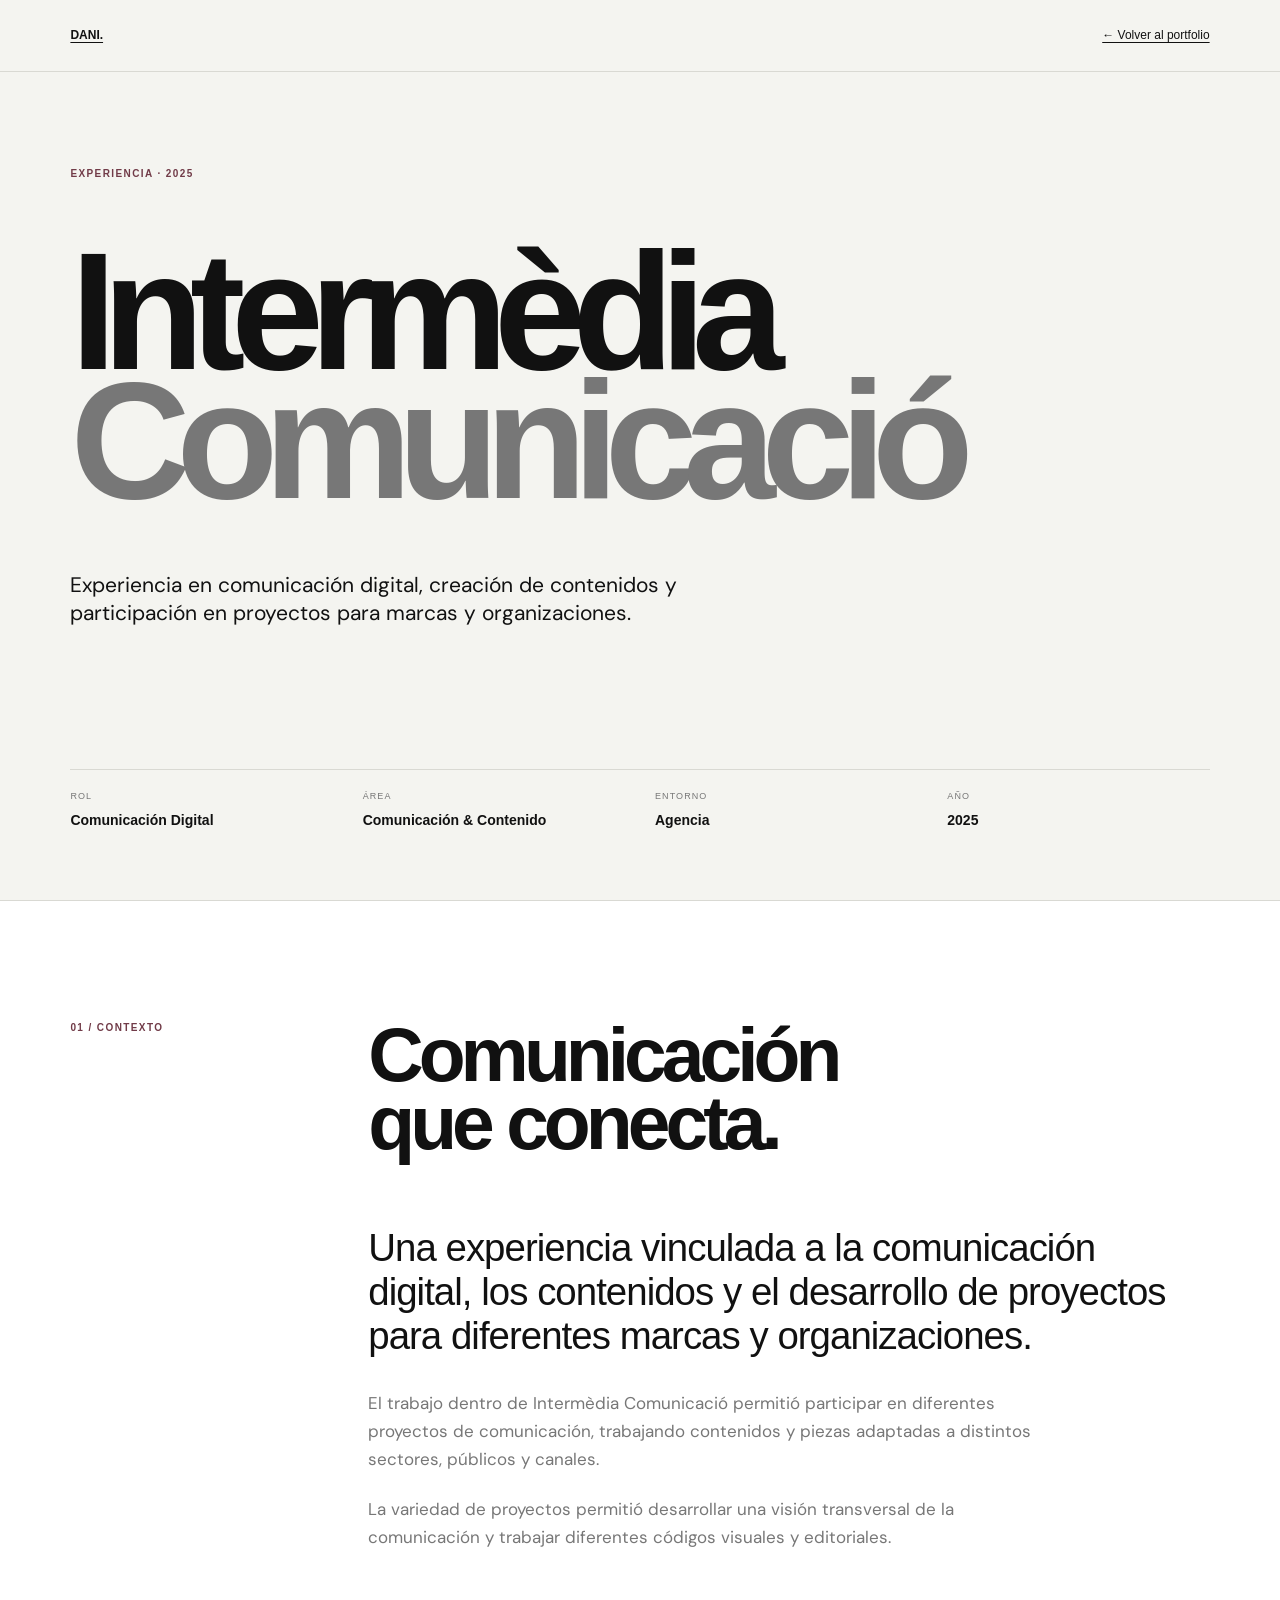
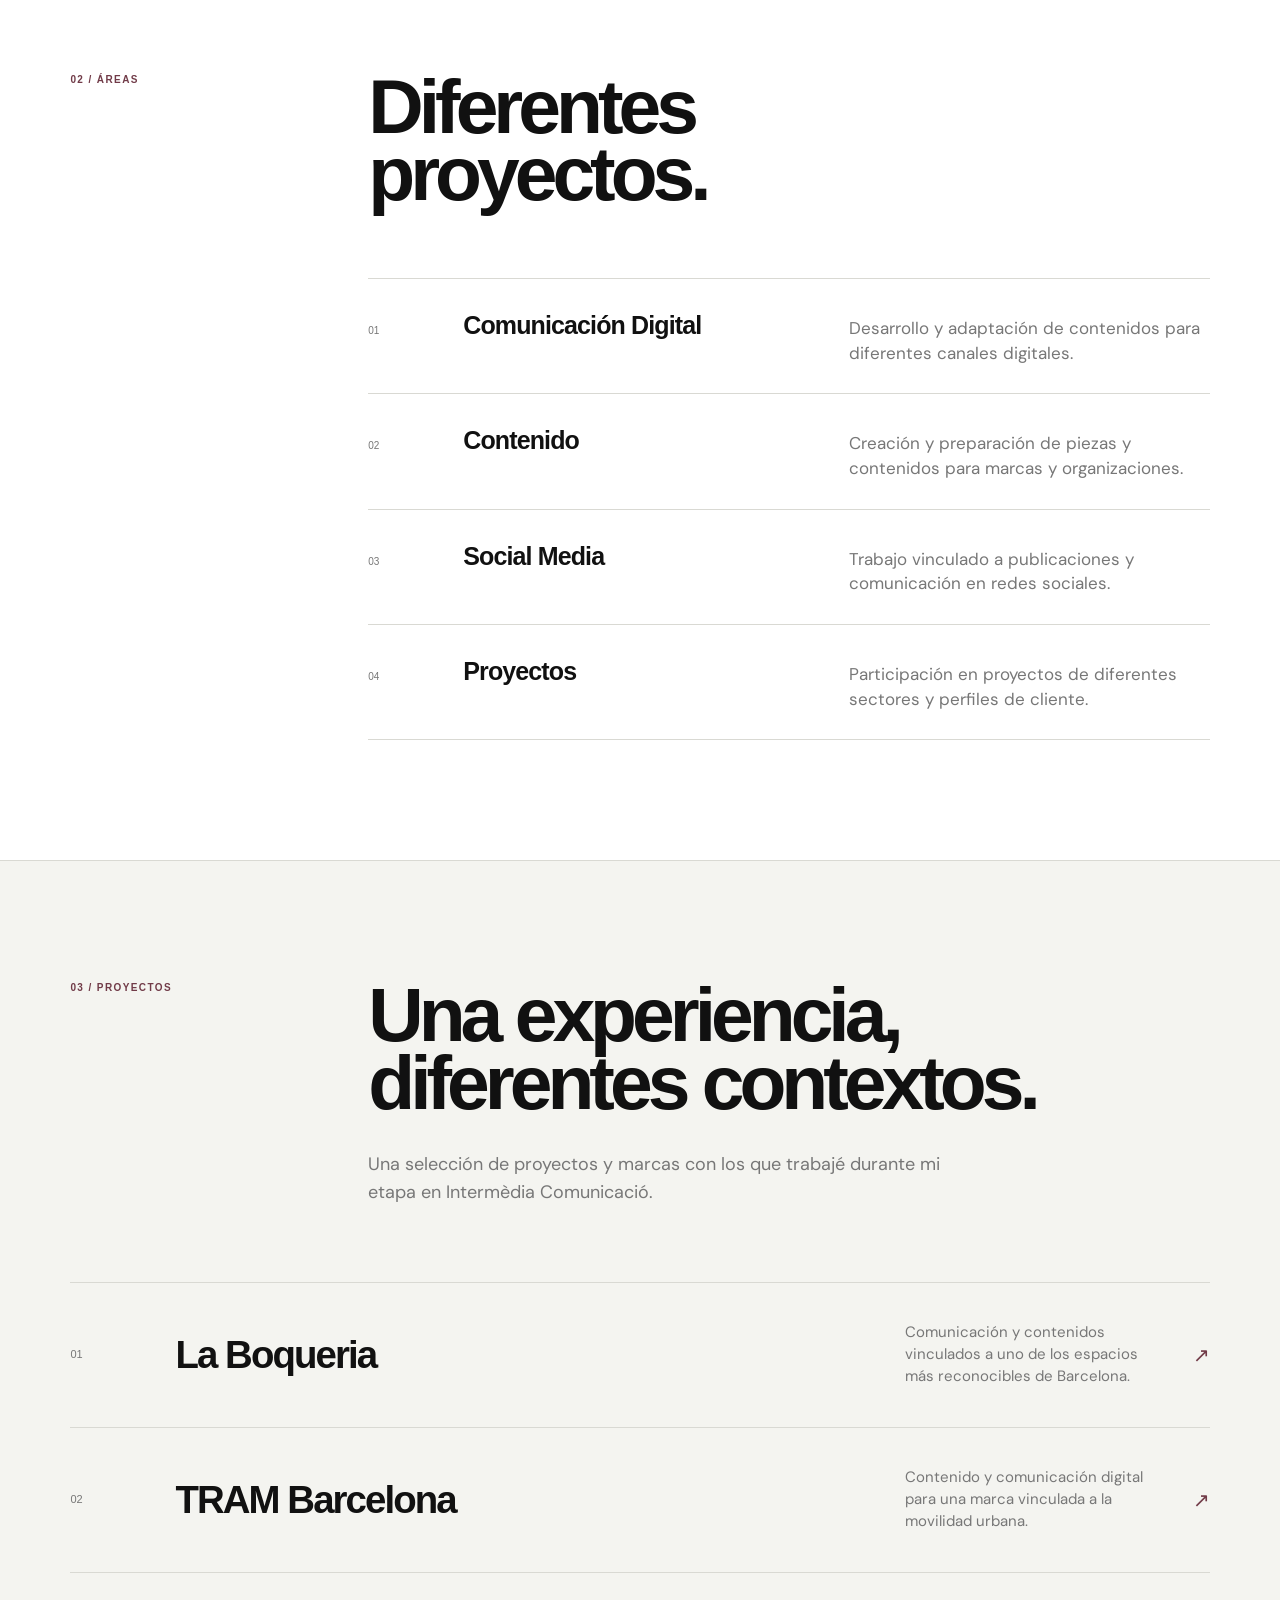
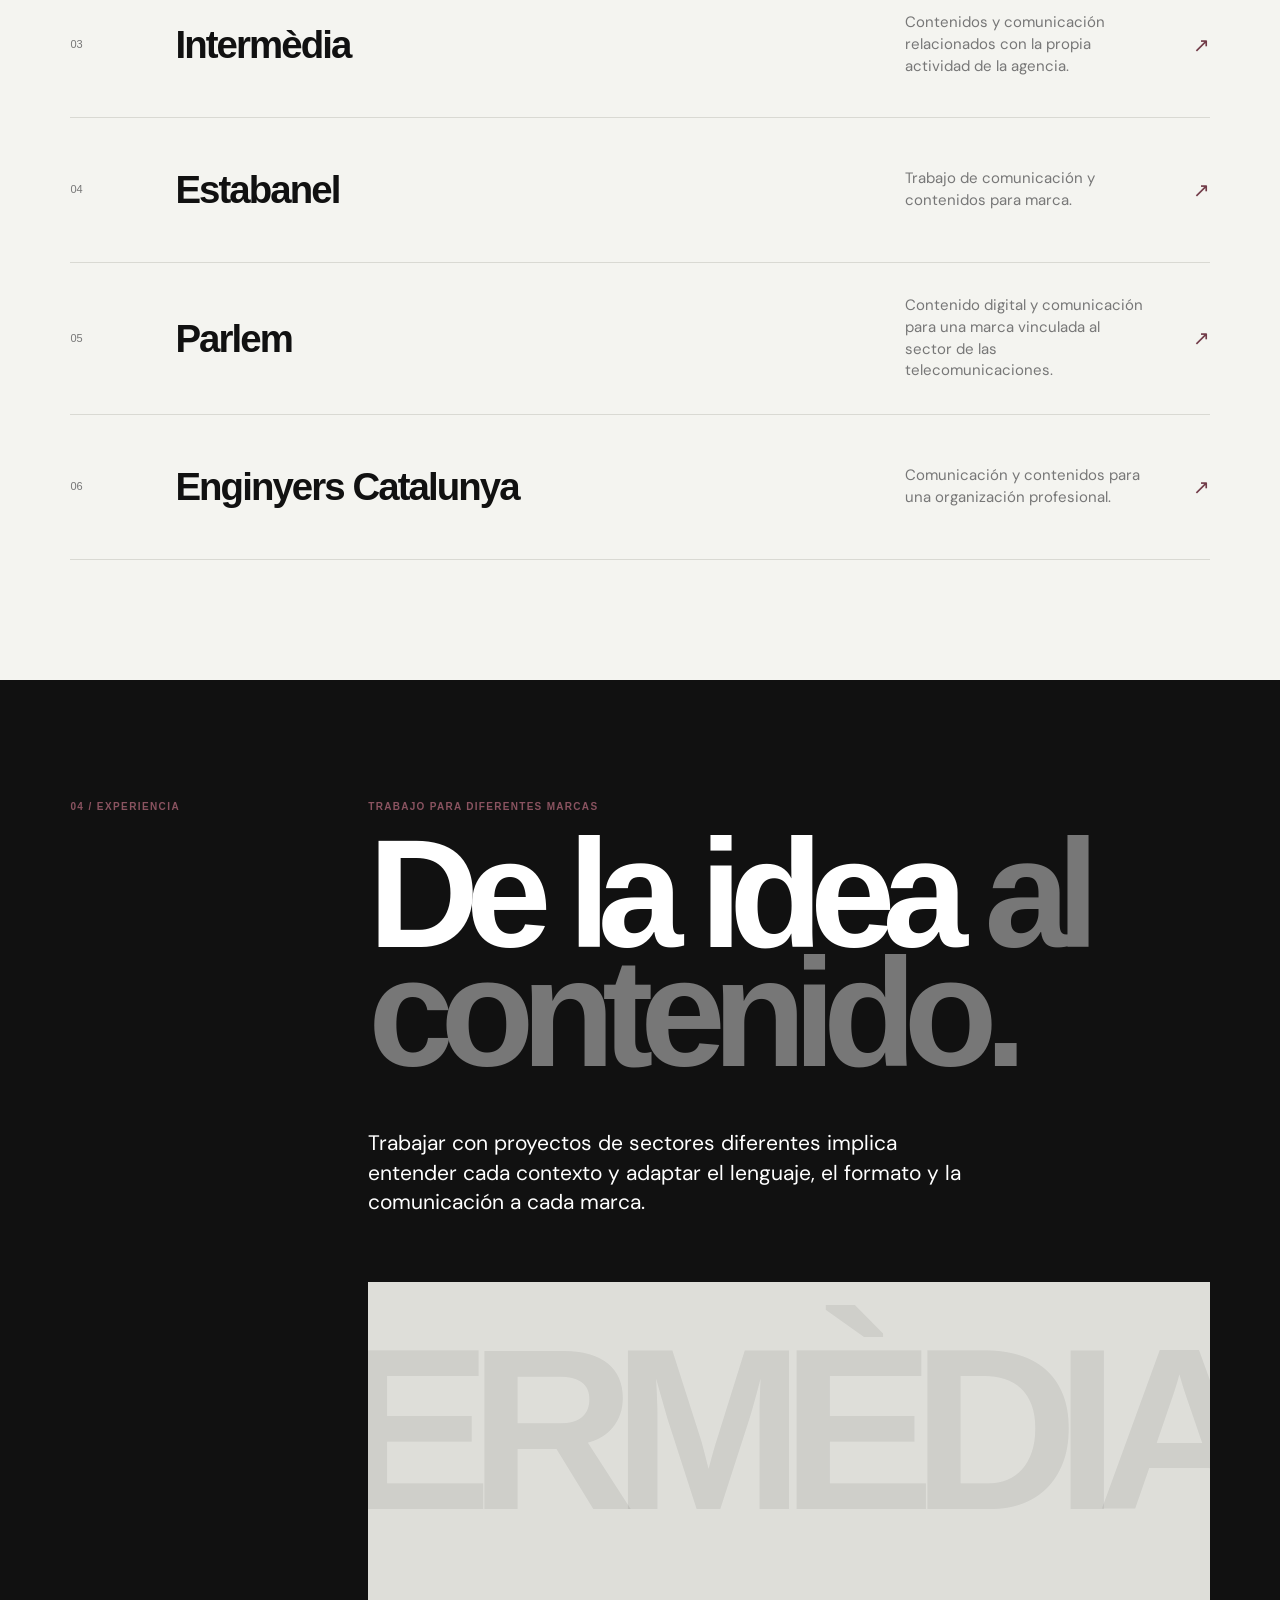
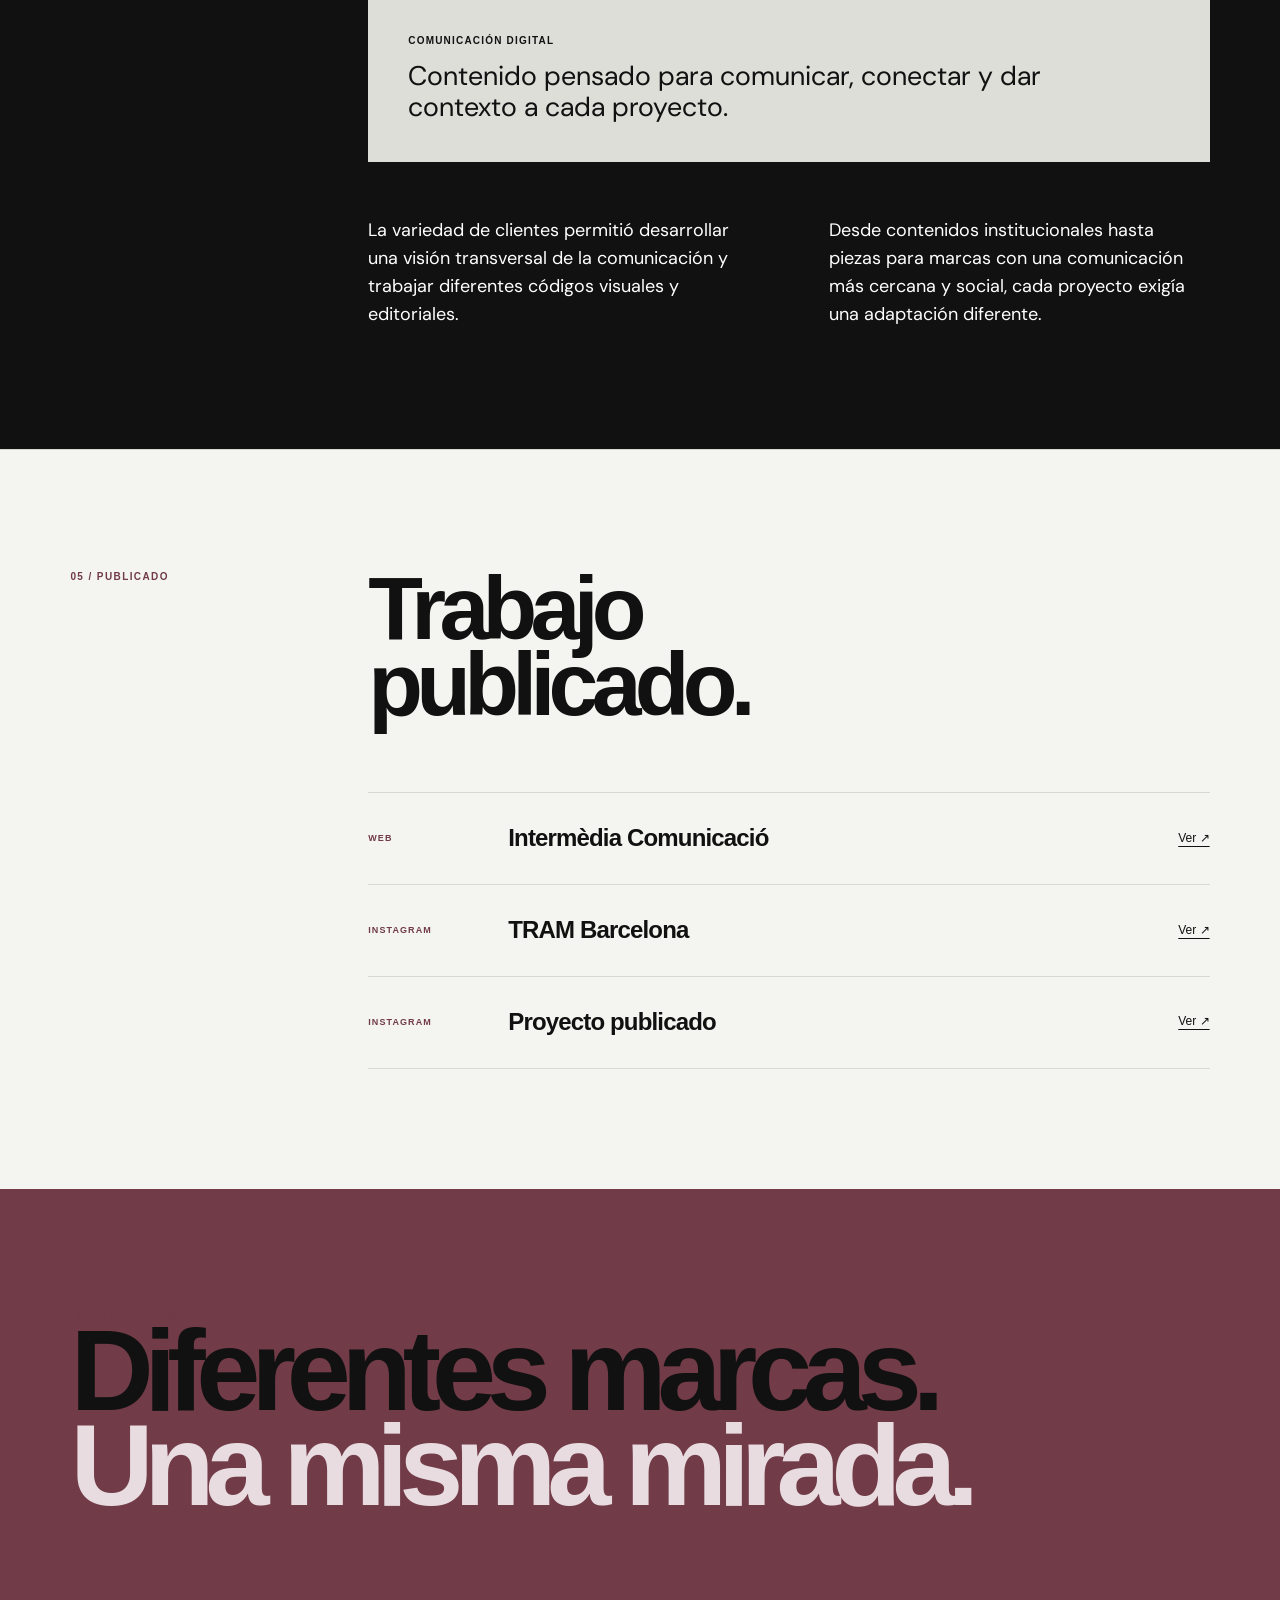
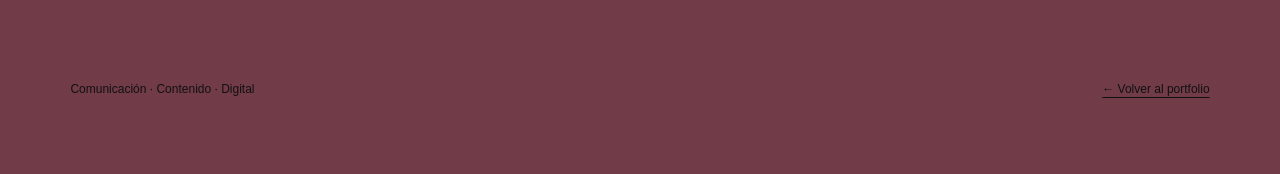
==== commit ab7e960e: "Update intermedia.html" ====
--- a/intermedia.html
+++ b/intermedia.html
@@ -6,6 +6,10 @@
     <meta charset="UTF-8">
 
     <meta name="viewport" content="width=device-width, initial-scale=1.0">
+
+    <link rel="preconnect" href="https://fonts.googleapis.com">
+    <link rel="preconnect" href="https://fonts.gstatic.com" crossorigin>
+    <link href="https://fonts.googleapis.com/css2?family=DM+Sans:wght@400;500;600;700&family=Manrope:wght@400;500;600;700;800&display=swap" rel="stylesheet">
 
     <meta
         name="description"
@@ -18,11 +22,13 @@
     <style>
 
         :root {
-            --bg: #f3f0e8;
+            --bg: #f4f4f0;
             --black: #111111;
             --grey: #777777;
-            --line: #d7d3c9;
-            --green: #647c42;
+            --line: #d9d9d3;
+            --accent: #713B48;
+            --accent-dark: #5E303C;
+            --accent-light: #8A5360;
             --white: #ffffff;
         }
 
@@ -33,13 +39,13 @@
         }
 
         html {
-            scroll-behavior: smooth;
+            scroll-behavior: auto;
         }
 
         body {
             background: var(--bg);
             color: var(--black);
-            font-family: Georgia, "Times New Roman", serif;
+            font-family: "DM Sans", Arial, sans-serif;
             line-height: 1.45;
         }
 
@@ -94,7 +100,7 @@
         }
 
         .case-label {
-            color: var(--green);
+            color: var(--accent);
 
             font-family: Arial, Helvetica, sans-serif;
             font-size: 10px;
@@ -189,7 +195,7 @@
         }
 
         .section-number {
-            color: var(--green);
+            color: var(--accent);
 
             font-family: Arial, Helvetica, sans-serif;
             font-size: 10px;
@@ -359,7 +365,7 @@
         }
 
         .project-arrow {
-            color: var(--green);
+            color: var(--accent);
 
             font-family: Arial, Helvetica, sans-serif;
             font-size: 20px;
@@ -387,7 +393,7 @@
         }
 
         .featured .section-number {
-            color: #a3b681;
+            color: #8A5360;
         }
 
         .featured-content {
@@ -395,7 +401,7 @@
         }
 
         .featured-tag {
-            color: #a3b681;
+            color: #8A5360;
 
             font-family: Arial, Helvetica, sans-serif;
 
@@ -569,7 +575,7 @@
         }
 
         .publication-type {
-            color: var(--green);
+            color: var(--accent);
 
             font-family: Arial, Helvetica, sans-serif;
 
@@ -608,7 +614,7 @@
 
             padding: 120px 5.5vw 75px;
 
-            background: var(--green);
+            background: var(--accent);
 
             display: flex;
             flex-direction: column;
@@ -629,7 +635,7 @@
         }
 
         .closing h2 span {
-            color: #dce5cd;
+            color: #E8DCE0;
         }
 
         .closing-bottom {
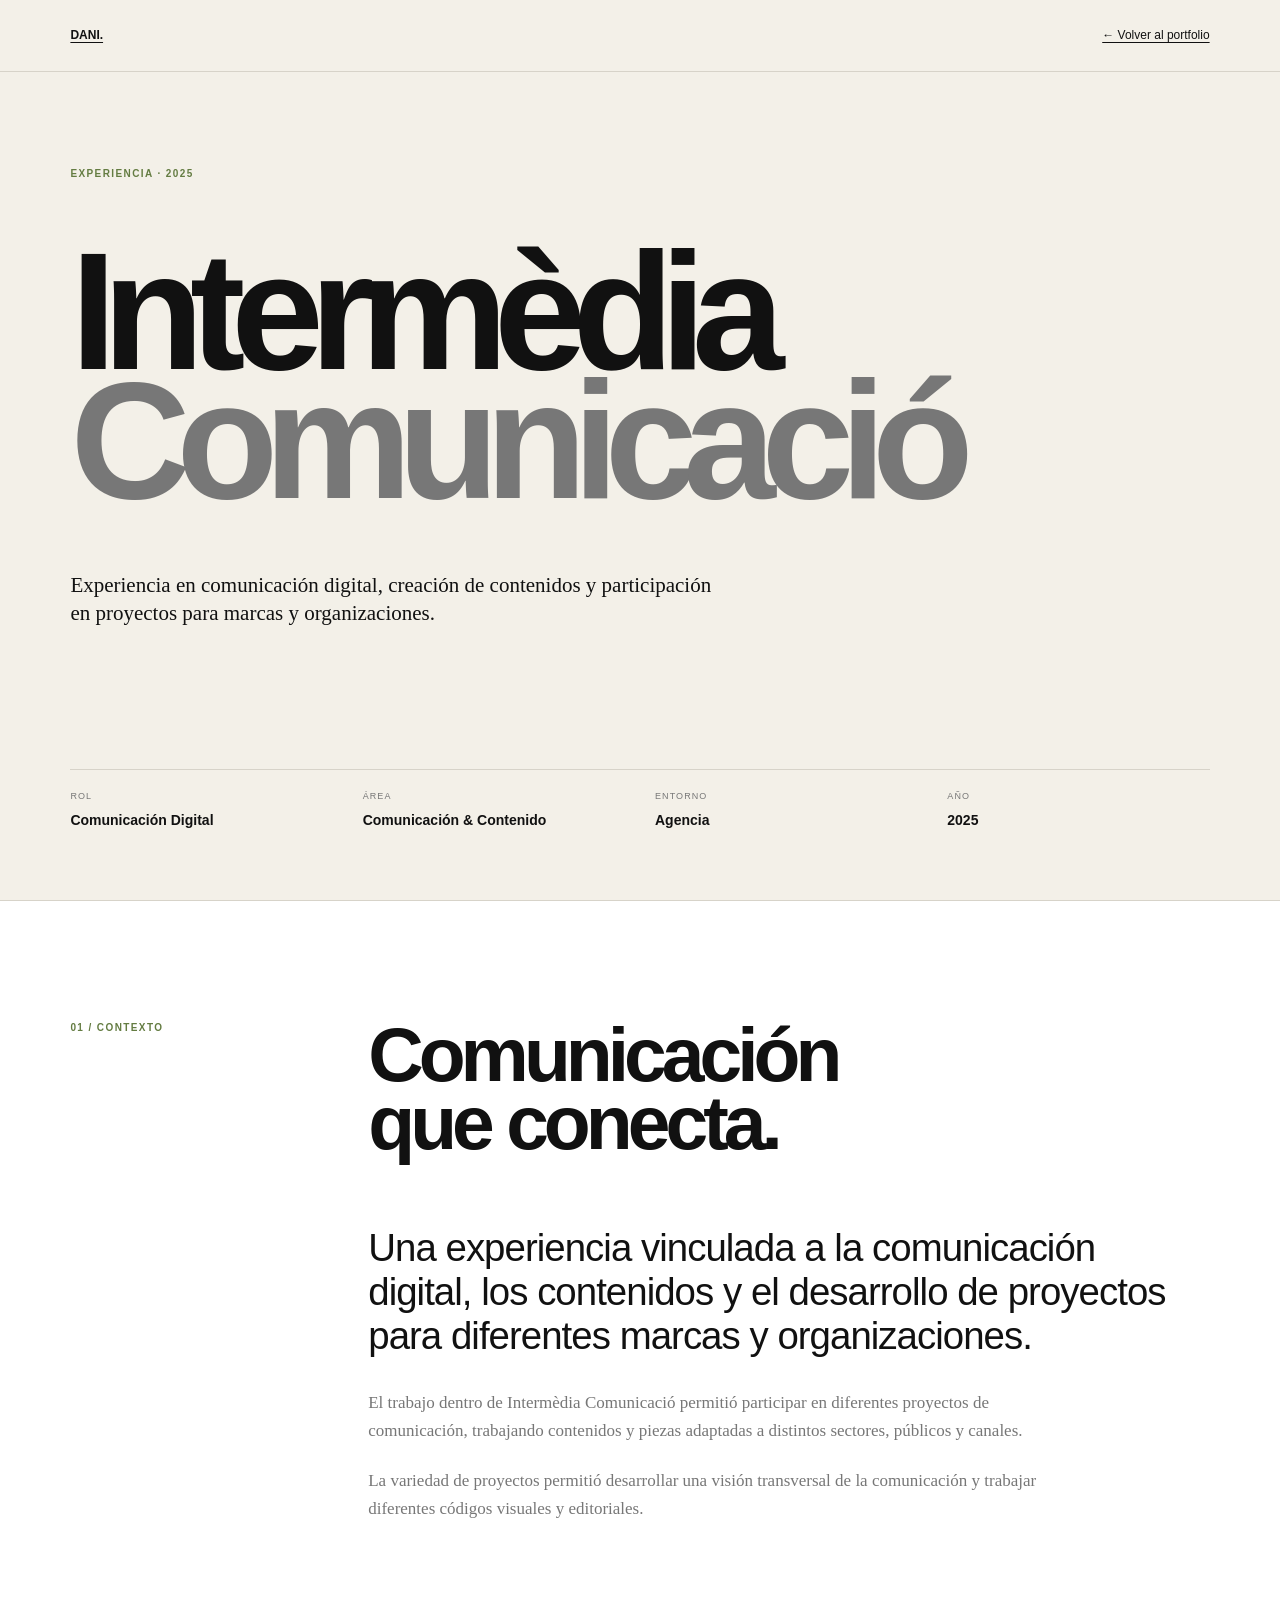
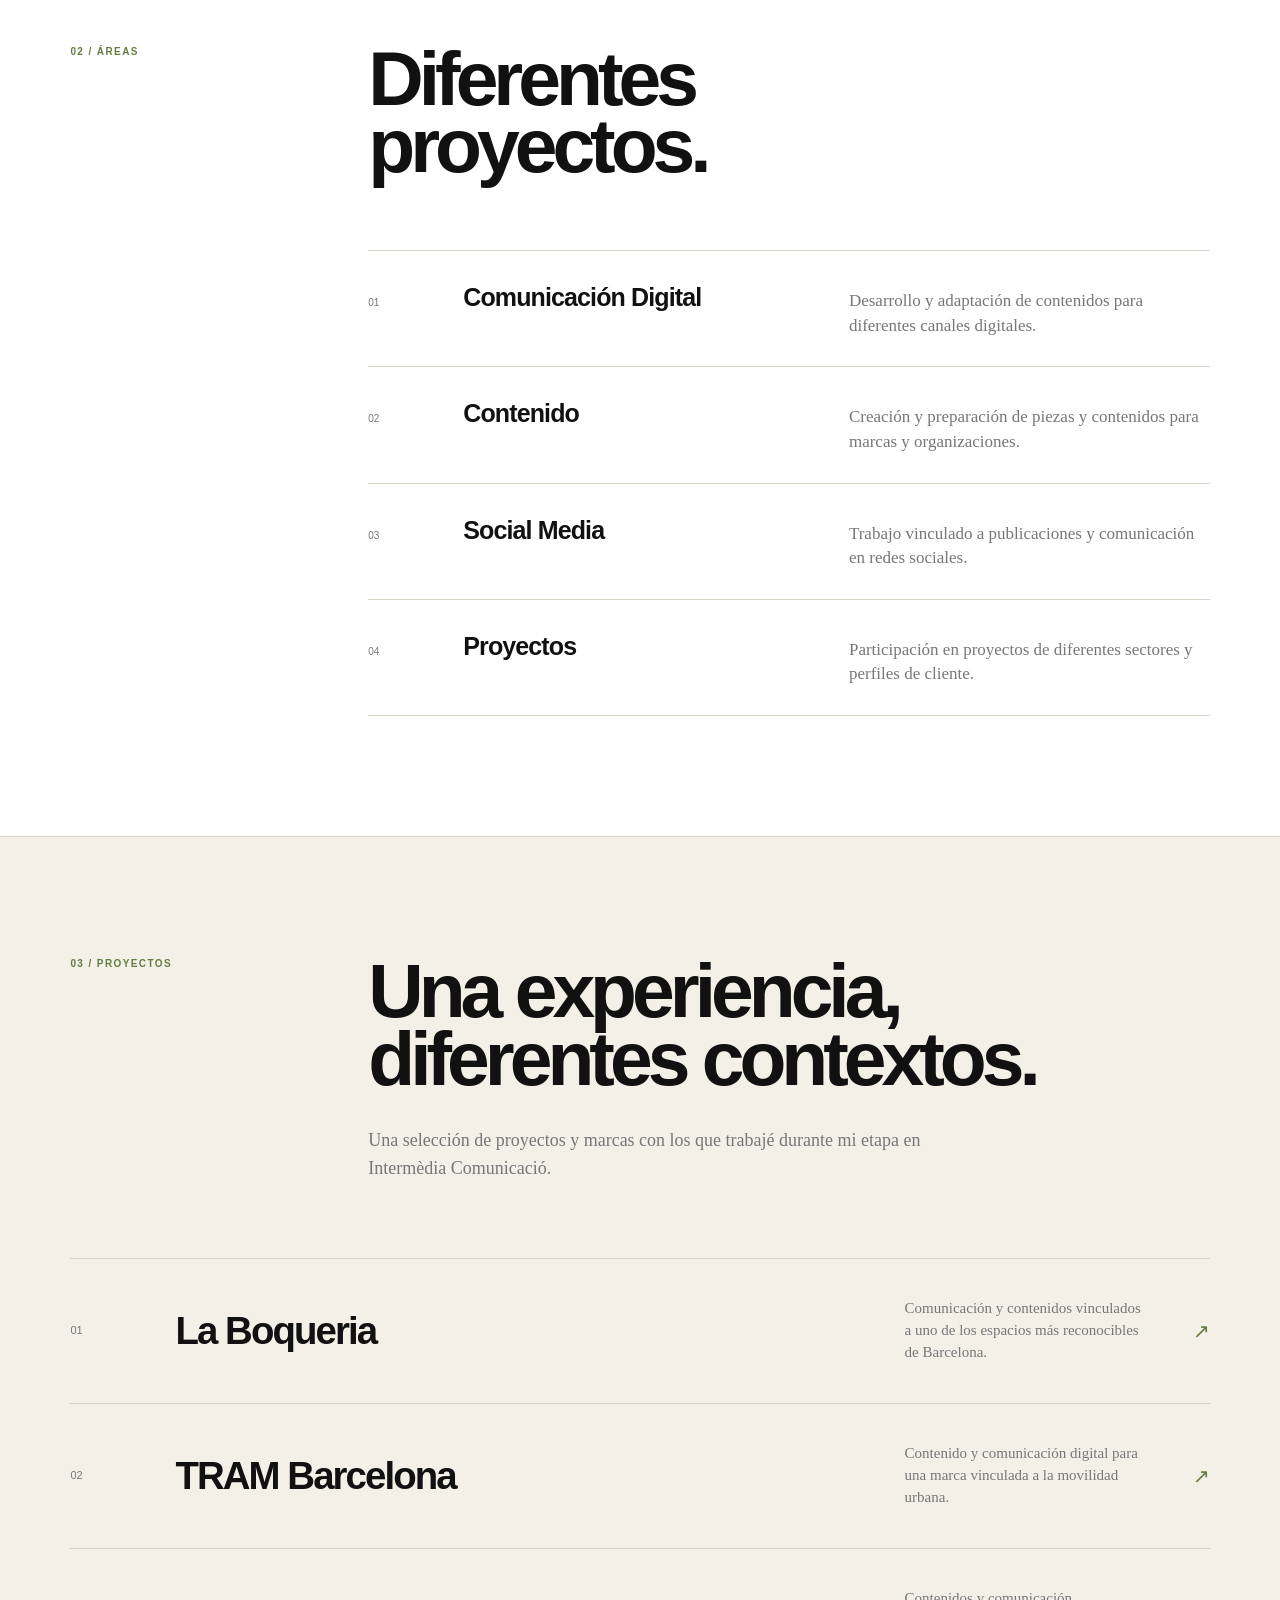
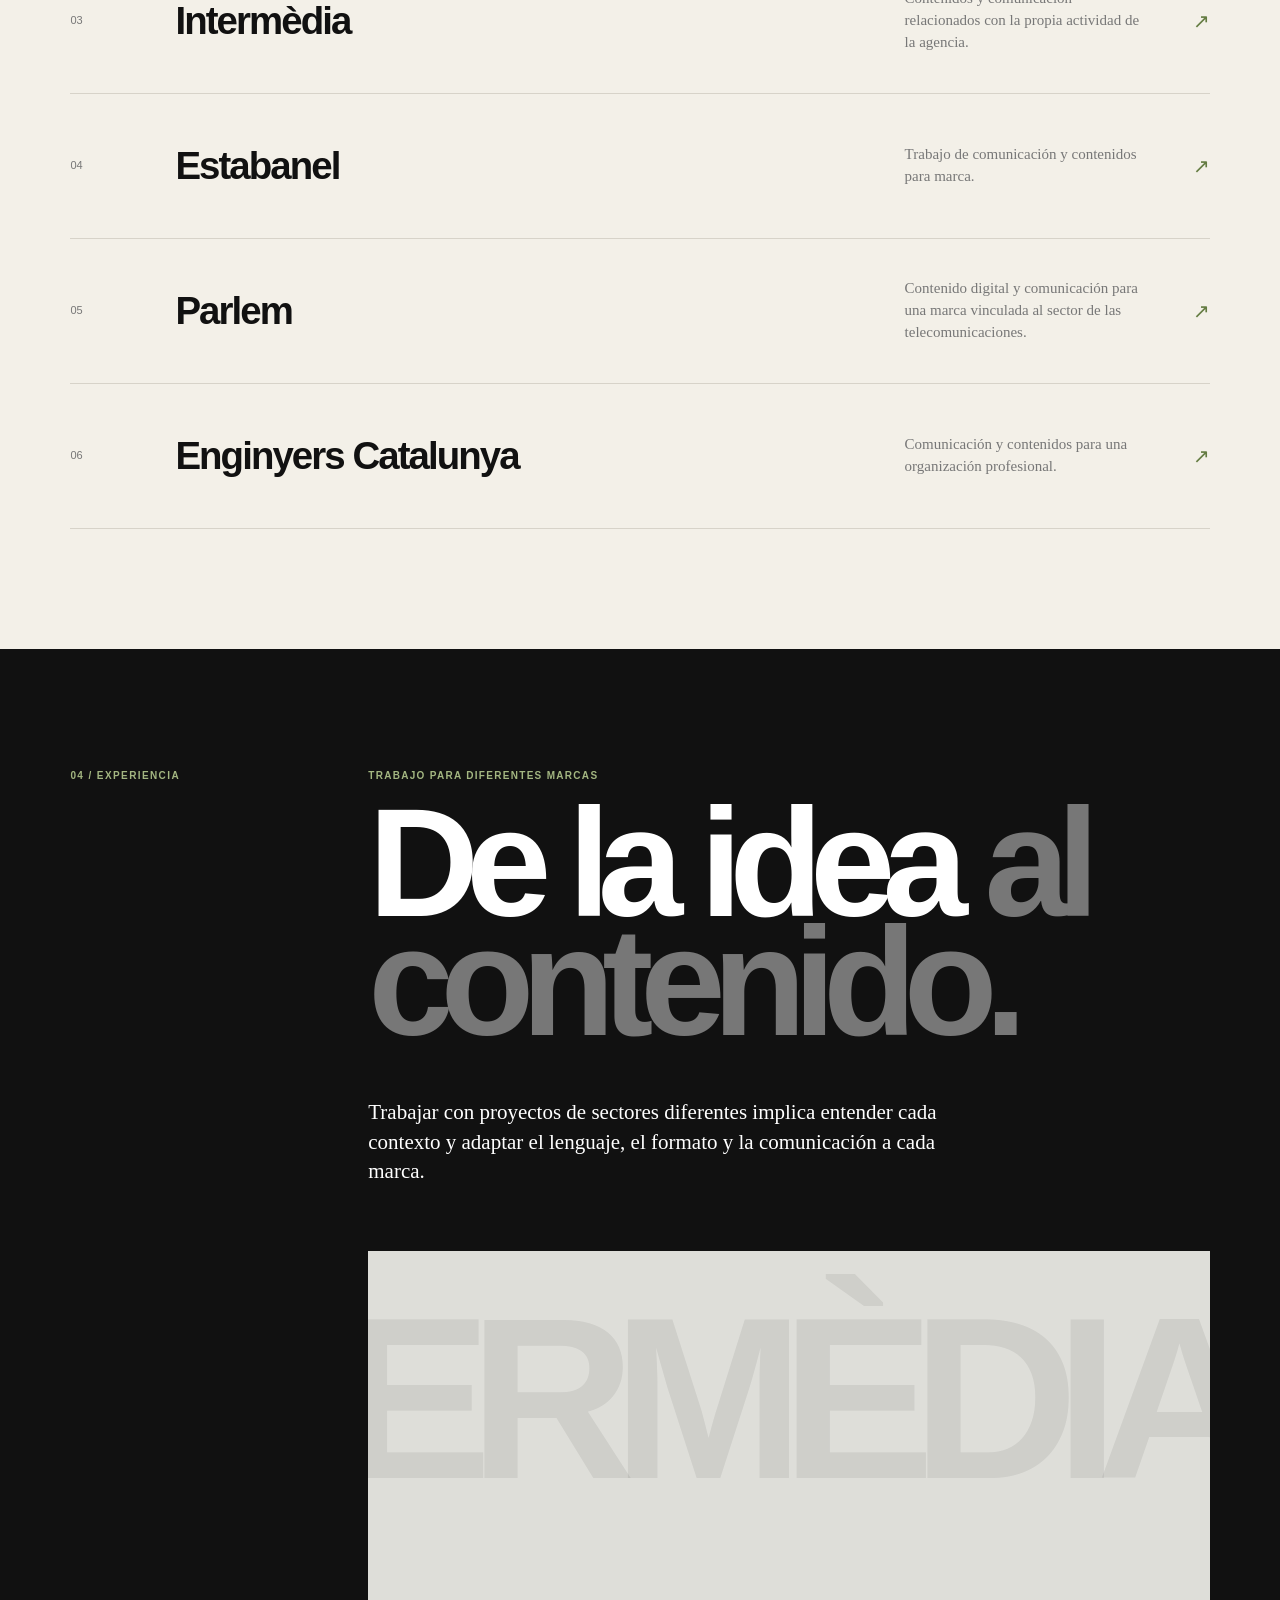
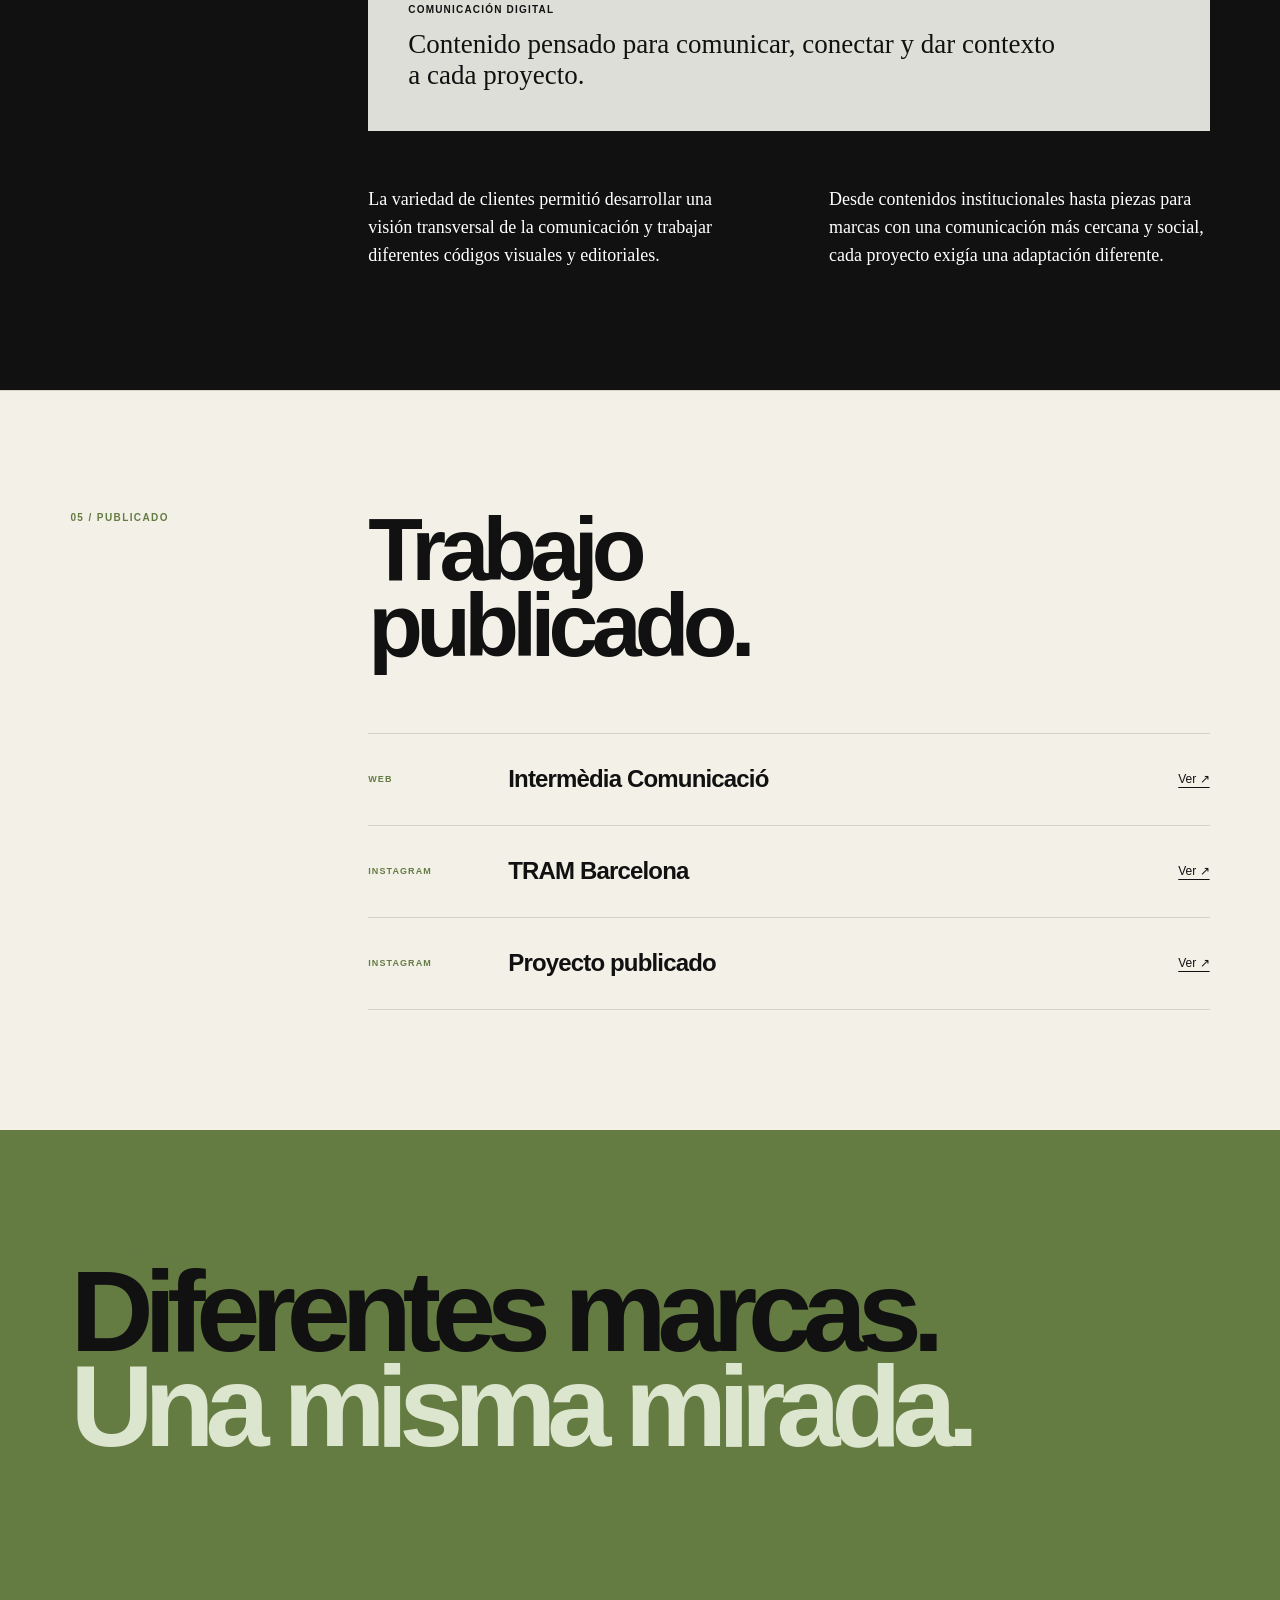
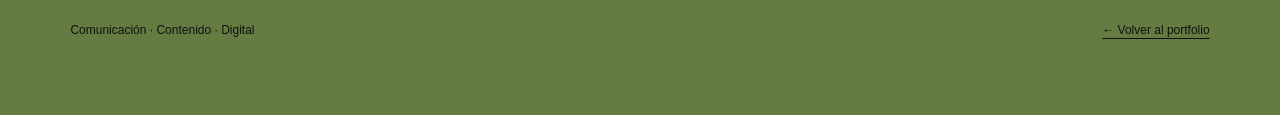
==== commit 171e14af: "Add files via upload" ====
--- a/intermedia.html
+++ b/intermedia.html
@@ -6,10 +6,6 @@
     <meta charset="UTF-8">
 
     <meta name="viewport" content="width=device-width, initial-scale=1.0">
-
-    <link rel="preconnect" href="https://fonts.googleapis.com">
-    <link rel="preconnect" href="https://fonts.gstatic.com" crossorigin>
-    <link href="https://fonts.googleapis.com/css2?family=DM+Sans:wght@400;500;600;700&family=Manrope:wght@400;500;600;700;800&display=swap" rel="stylesheet">
 
     <meta
         name="description"
@@ -22,13 +18,11 @@
     <style>
 
         :root {
-            --bg: #f4f4f0;
+            --bg: #f3f0e8;
             --black: #111111;
             --grey: #777777;
-            --line: #d9d9d3;
-            --accent: #713B48;
-            --accent-dark: #5E303C;
-            --accent-light: #8A5360;
+            --line: #d7d3c9;
+            --green: #647c42;
             --white: #ffffff;
         }
 
@@ -39,13 +33,13 @@
         }
 
         html {
-            scroll-behavior: auto;
+            scroll-behavior: smooth;
         }
 
         body {
             background: var(--bg);
             color: var(--black);
-            font-family: "DM Sans", Arial, sans-serif;
+            font-family: Georgia, "Times New Roman", serif;
             line-height: 1.45;
         }
 
@@ -100,7 +94,7 @@
         }
 
         .case-label {
-            color: var(--accent);
+            color: var(--green);
 
             font-family: Arial, Helvetica, sans-serif;
             font-size: 10px;
@@ -195,7 +189,7 @@
         }
 
         .section-number {
-            color: var(--accent);
+            color: var(--green);
 
             font-family: Arial, Helvetica, sans-serif;
             font-size: 10px;
@@ -365,7 +359,7 @@
         }
 
         .project-arrow {
-            color: var(--accent);
+            color: var(--green);
 
             font-family: Arial, Helvetica, sans-serif;
             font-size: 20px;
@@ -393,7 +387,7 @@
         }
 
         .featured .section-number {
-            color: #8A5360;
+            color: #a3b681;
         }
 
         .featured-content {
@@ -401,7 +395,7 @@
         }
 
         .featured-tag {
-            color: #8A5360;
+            color: #a3b681;
 
             font-family: Arial, Helvetica, sans-serif;
 
@@ -575,7 +569,7 @@
         }
 
         .publication-type {
-            color: var(--accent);
+            color: var(--green);
 
             font-family: Arial, Helvetica, sans-serif;
 
@@ -614,7 +608,7 @@
 
             padding: 120px 5.5vw 75px;
 
-            background: var(--accent);
+            background: var(--green);
 
             display: flex;
             flex-direction: column;
@@ -635,7 +629,7 @@
         }
 
         .closing h2 span {
-            color: #E8DCE0;
+            color: #dce5cd;
         }
 
         .closing-bottom {
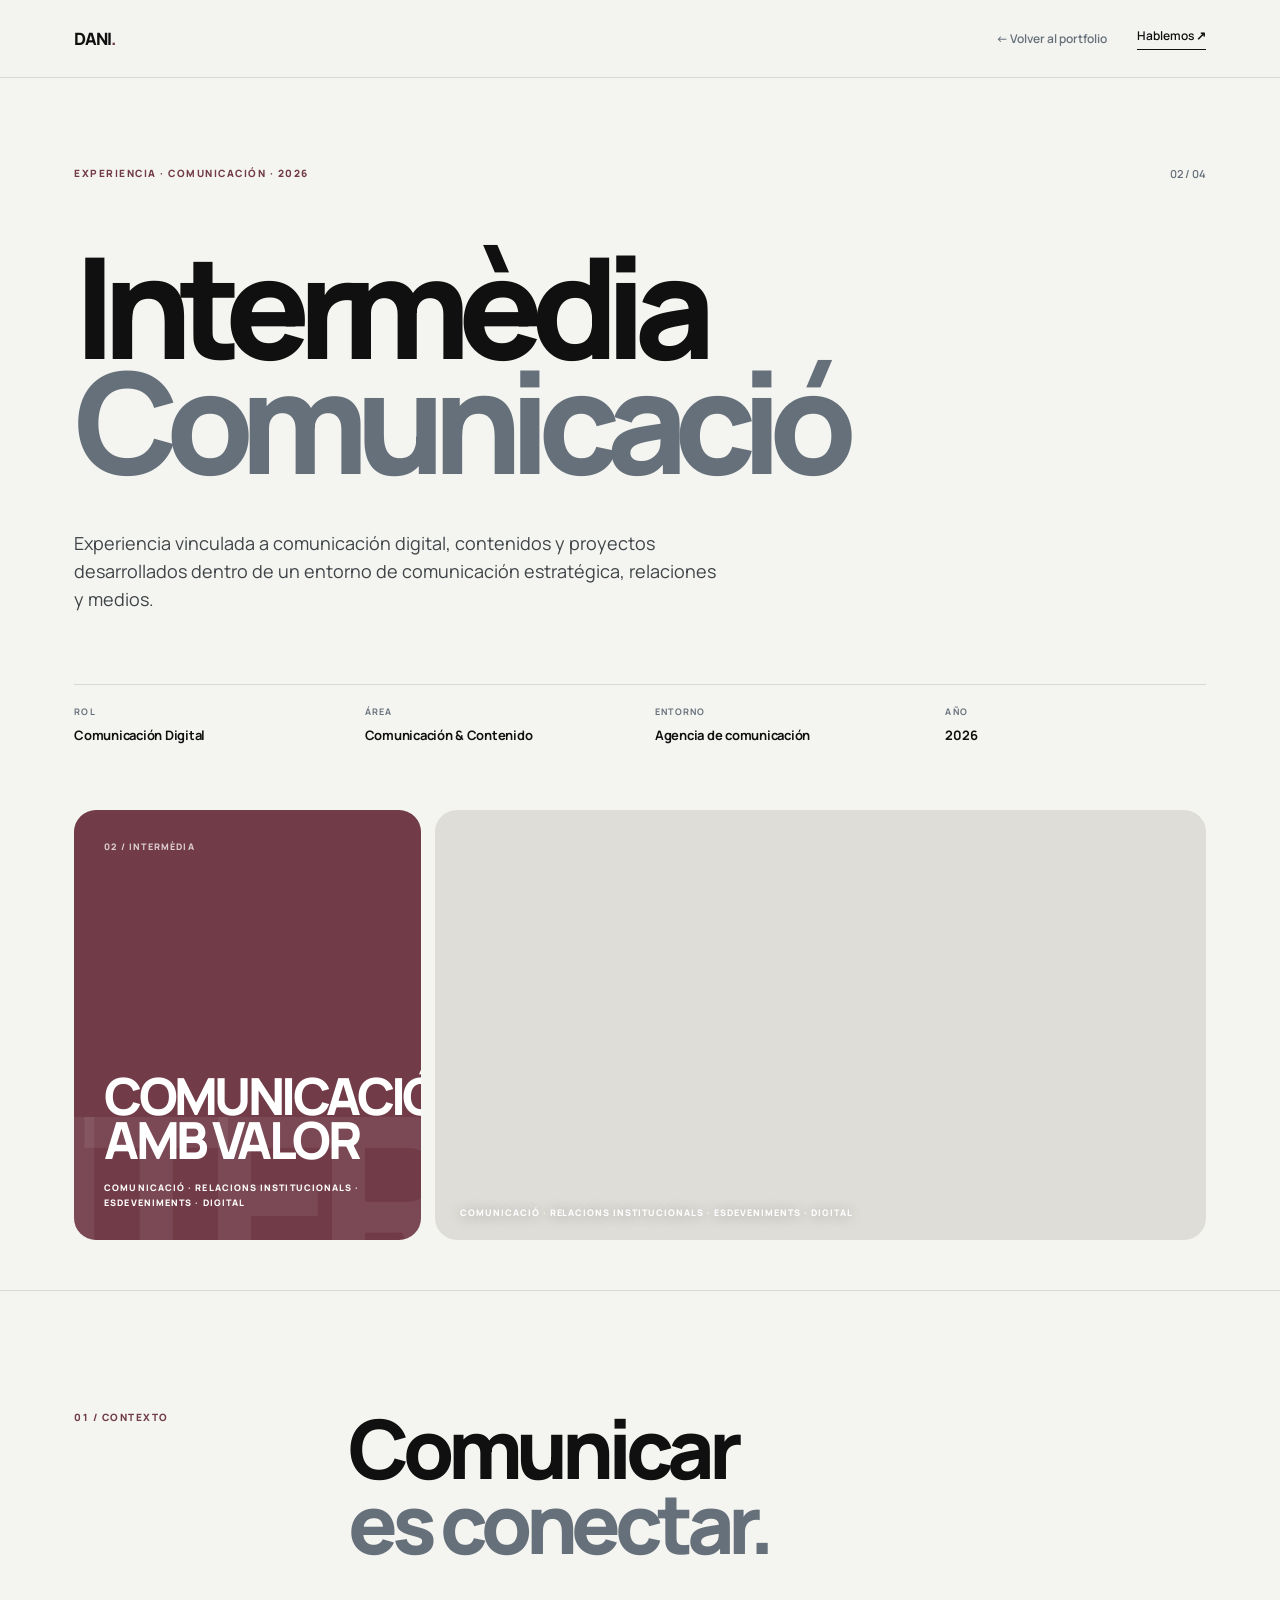
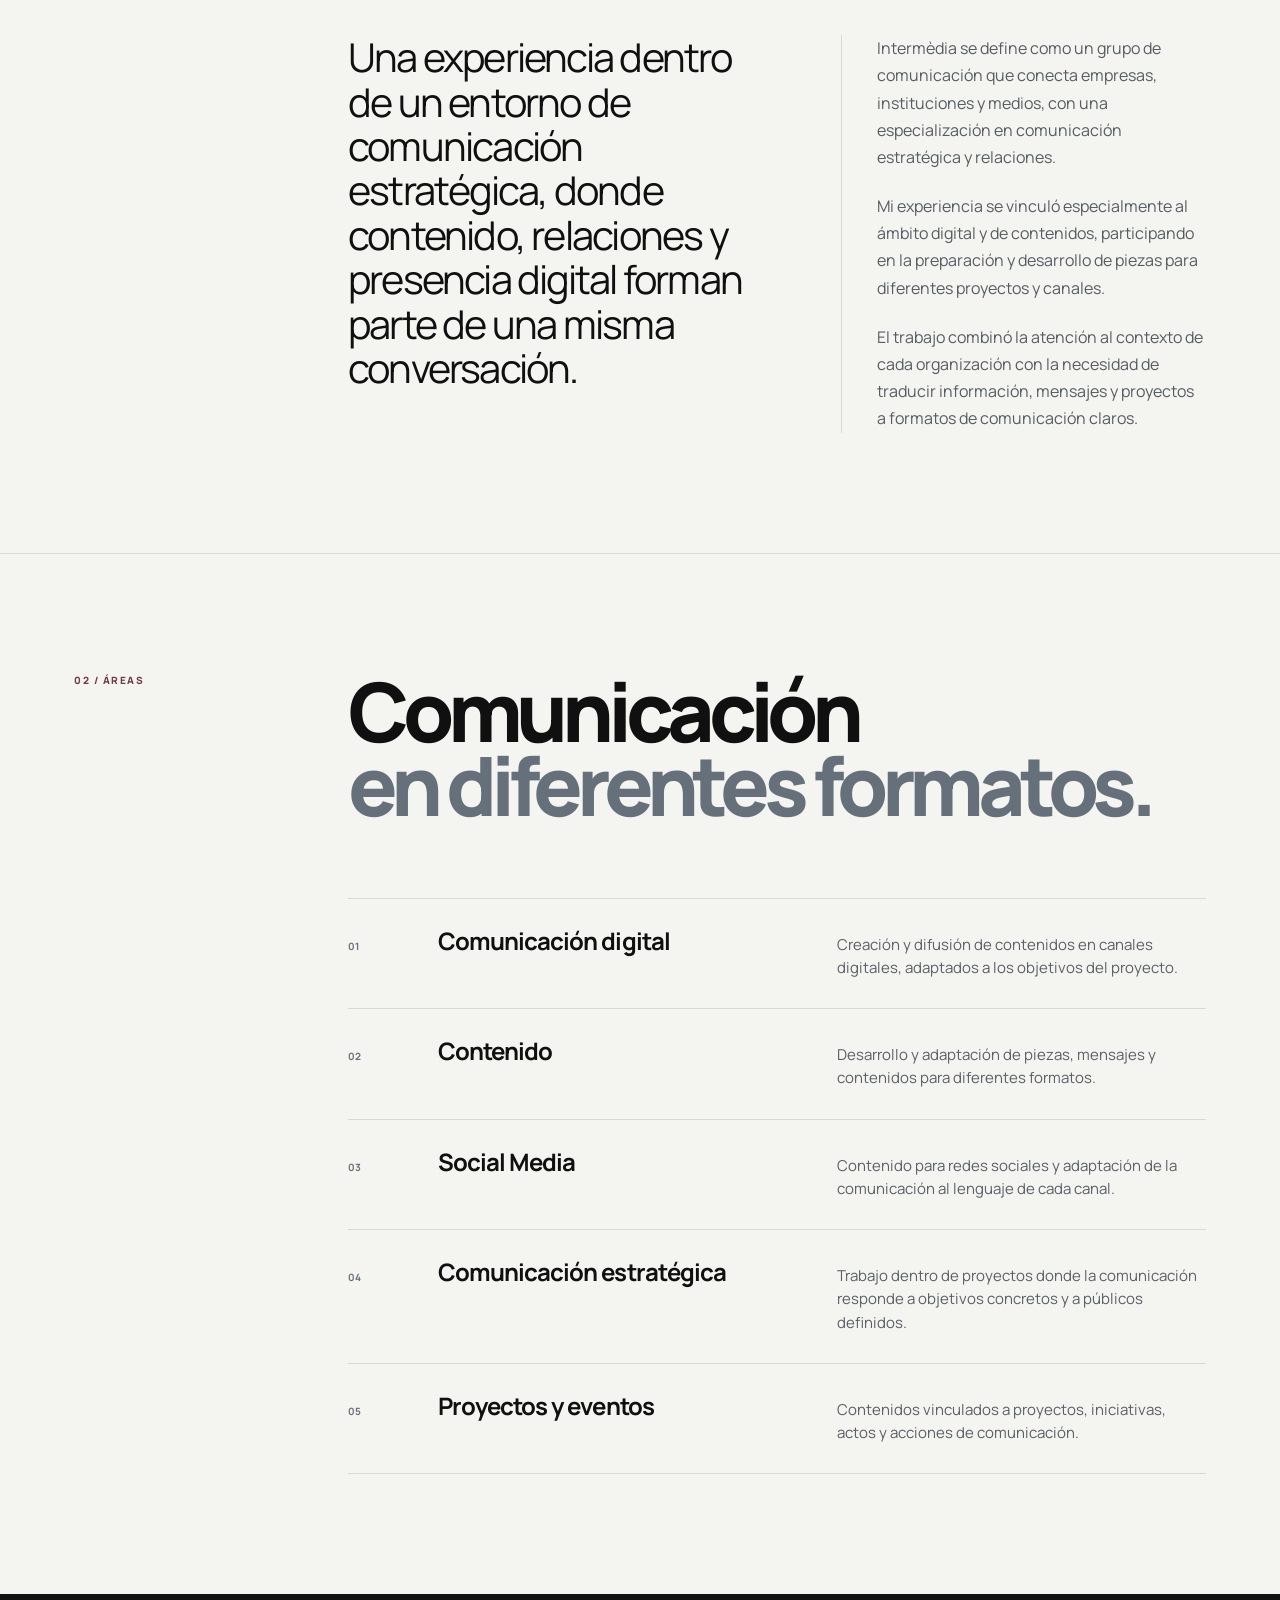
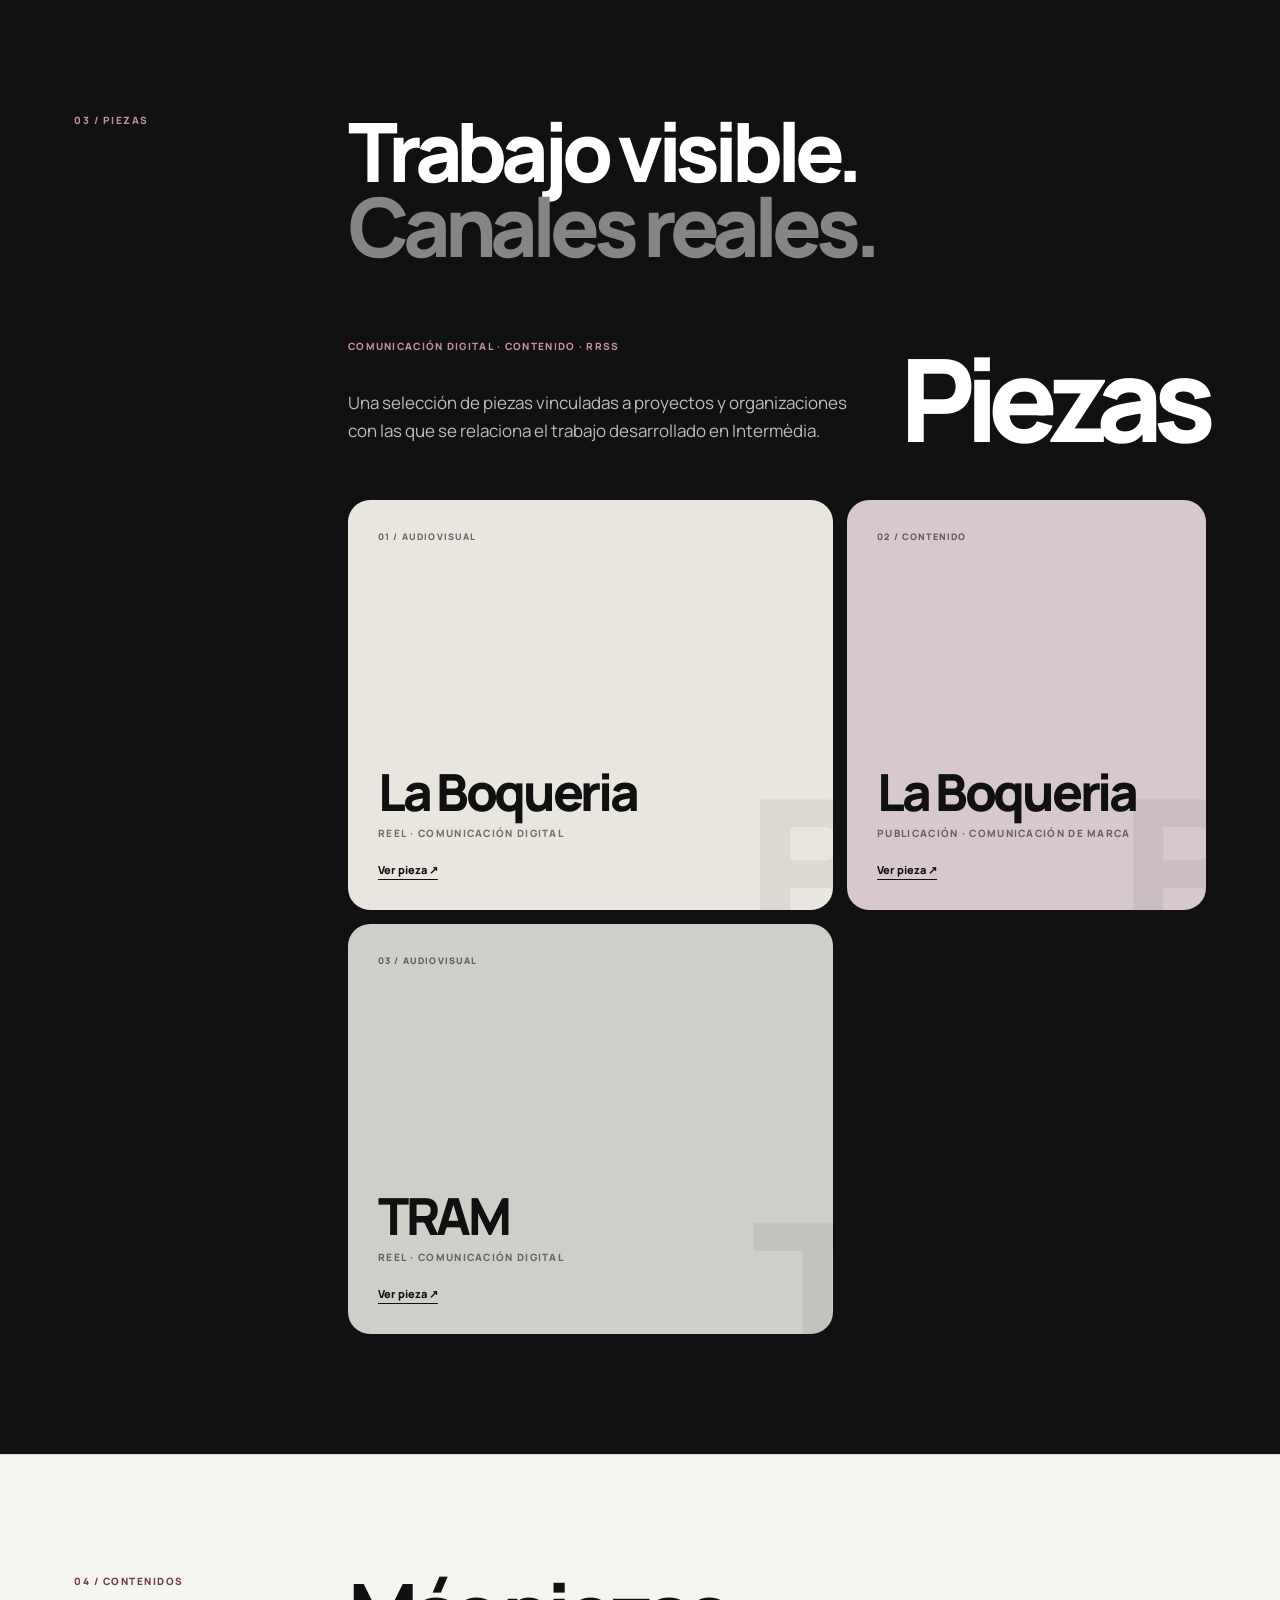
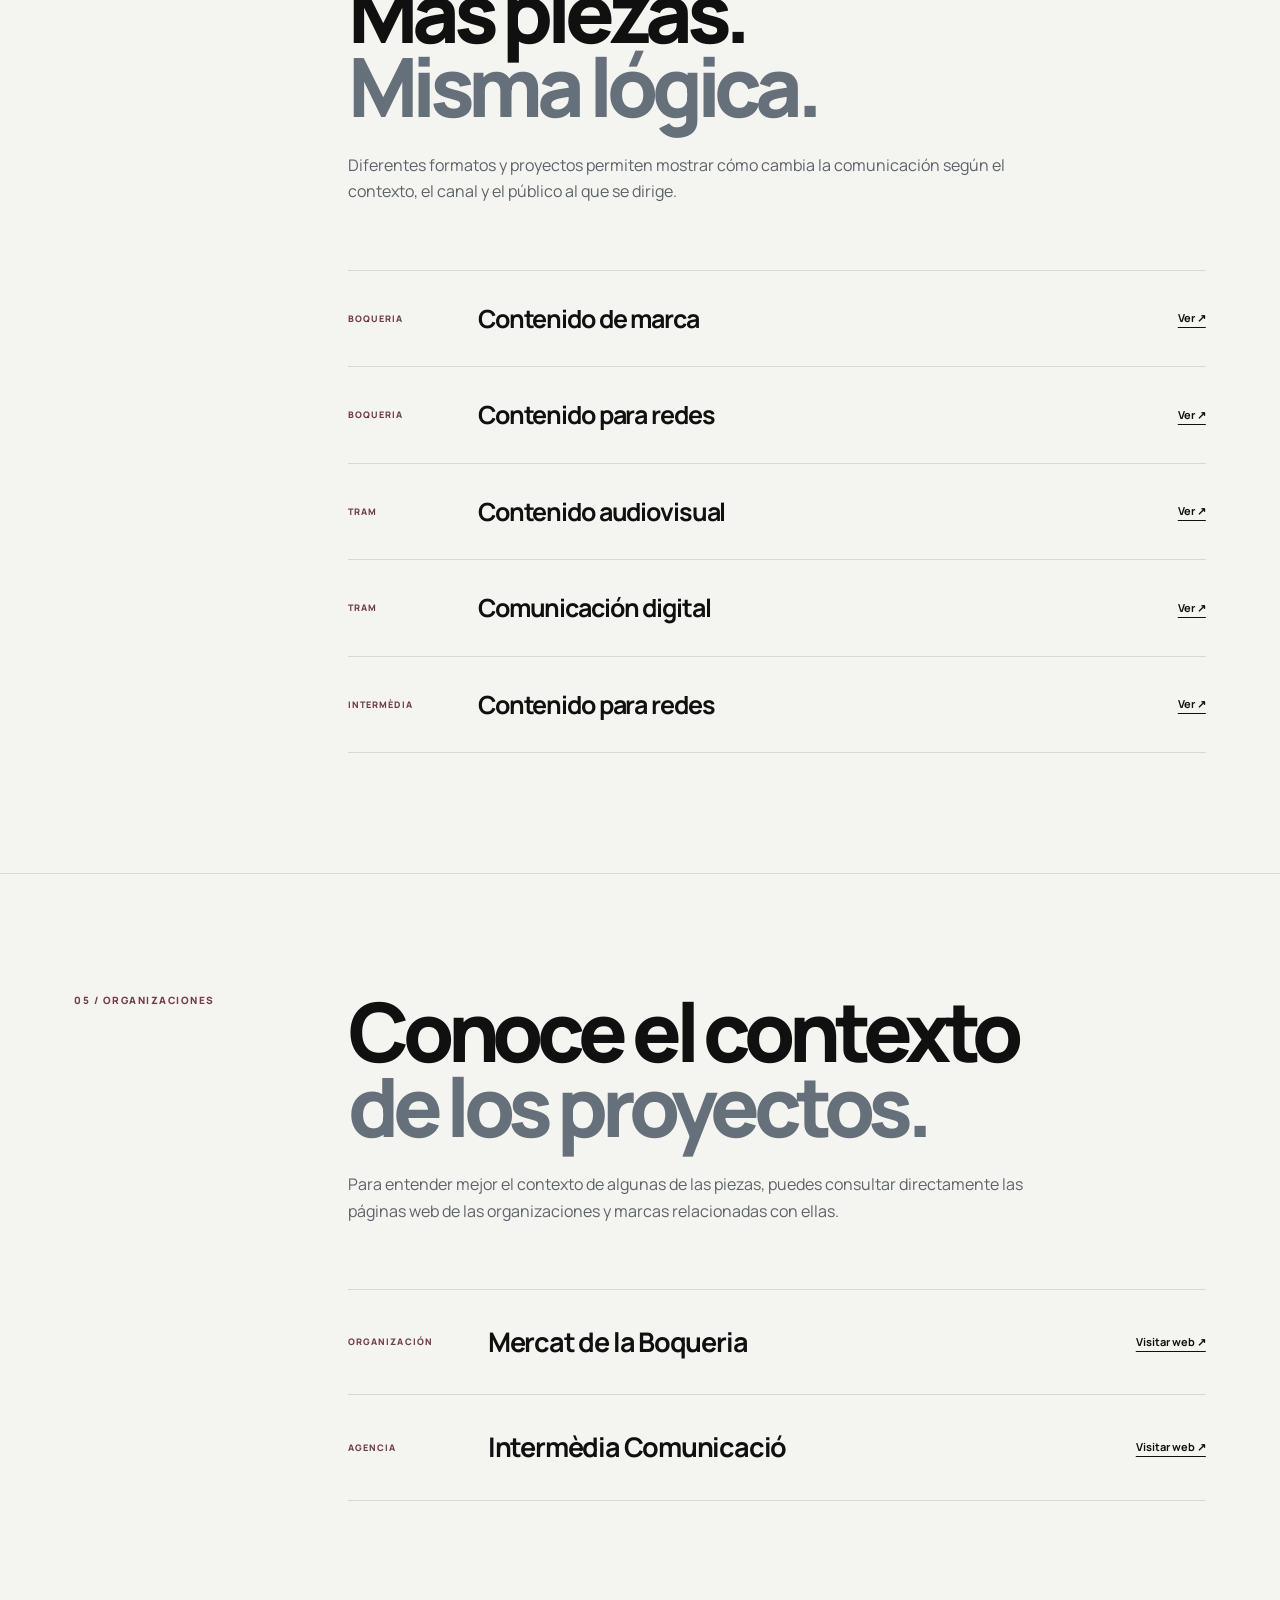
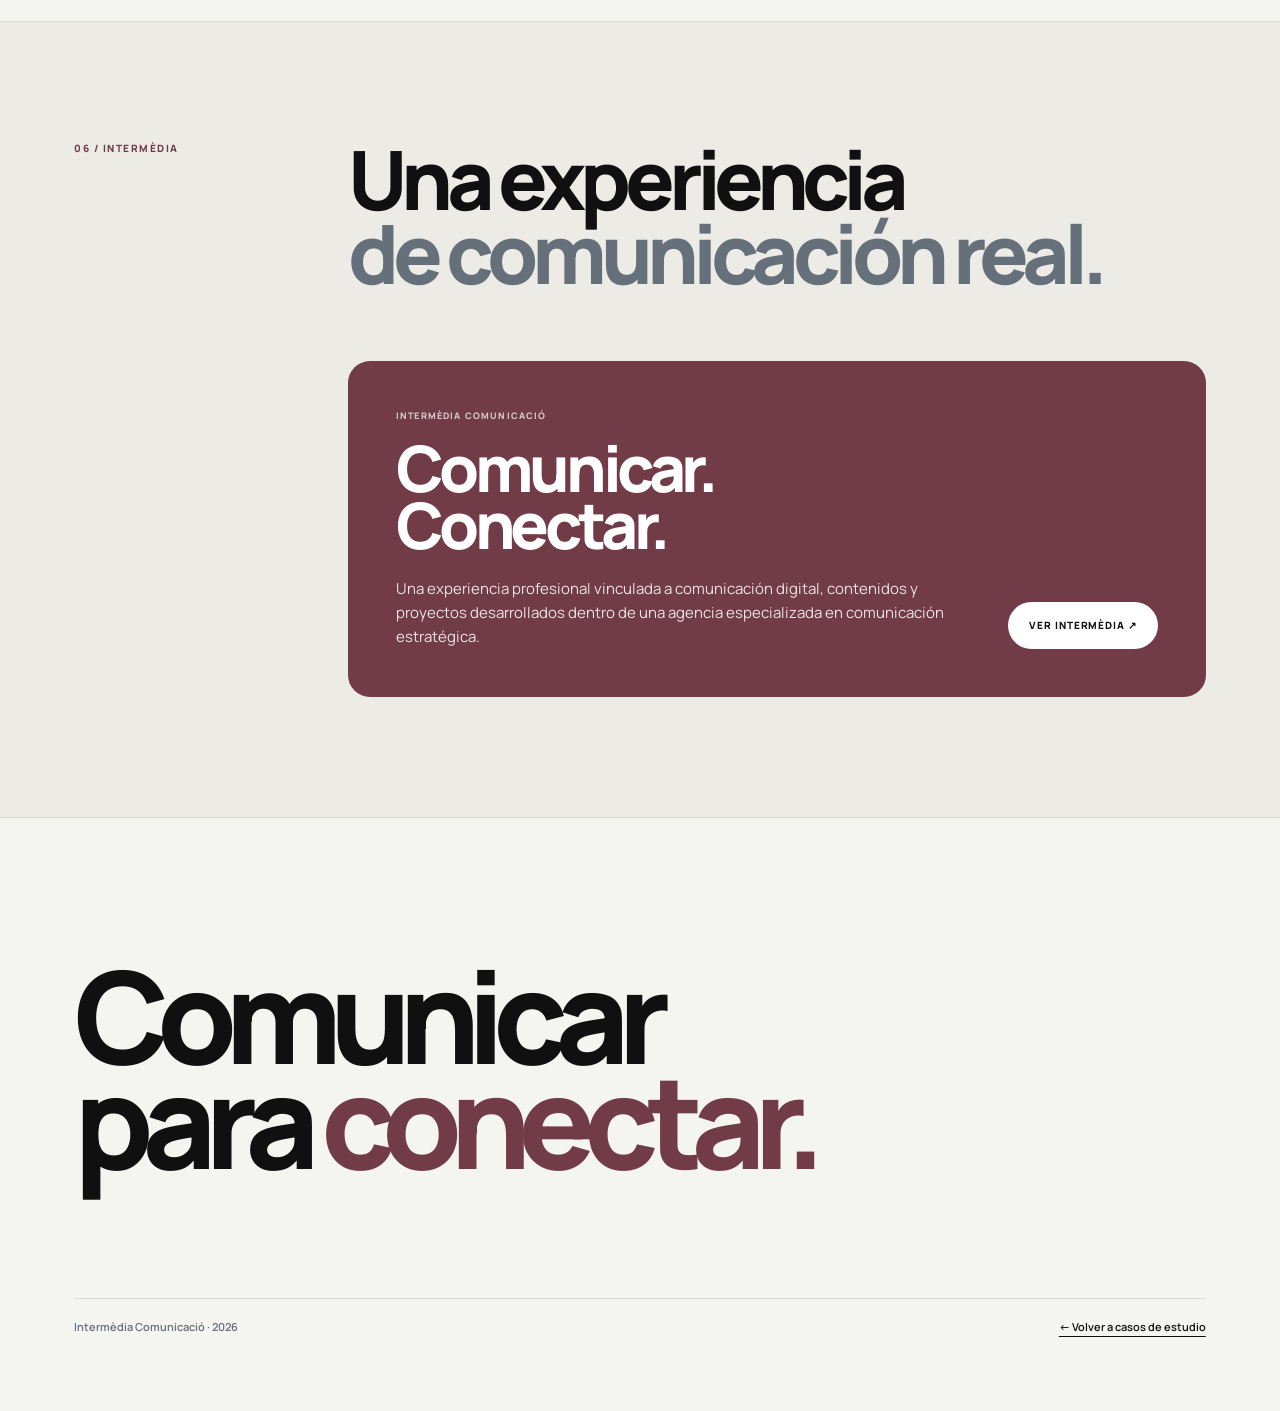
==== commit 6ccf9f0b: "Update intermedia.html" ====
--- a/intermedia.html
+++ b/intermedia.html
@@ -1,1407 +1,1625 @@
 <!DOCTYPE html>
 <html lang="es">
-
 <head>
-
-    <meta charset="UTF-8">
-
-    <meta name="viewport" content="width=device-width, initial-scale=1.0">
-
-    <meta
-        name="description"
-        content="Intermèdia Comunicació — Experiencia en comunicación digital, contenidos y proyectos."
-    >
-
-    <title>Intermèdia Comunicació — DANI.</title>
-
-
-    <style>
-
-        :root {
-            --bg: #f3f0e8;
-            --black: #111111;
-            --grey: #777777;
-            --line: #d7d3c9;
-            --green: #647c42;
-            --white: #ffffff;
-        }
-
-        * {
-            box-sizing: border-box;
-            margin: 0;
-            padding: 0;
-        }
-
-        html {
-            scroll-behavior: smooth;
-        }
-
-        body {
-            background: var(--bg);
-            color: var(--black);
-            font-family: Georgia, "Times New Roman", serif;
-            line-height: 1.45;
-        }
-
-        a {
-            color: inherit;
-            text-decoration: none;
-        }
-
-
-        /* =========================
-           HEADER
-        ========================= */
-
-        .case-header {
-            height: 72px;
-            padding: 0 5.5vw;
-
-            display: flex;
-            align-items: center;
-            justify-content: space-between;
-
-            border-bottom: 1px solid var(--line);
-
-            font-family: Arial, Helvetica, sans-serif;
-            font-size: 12px;
-        }
-
-        .logo {
-            font-weight: 700;
-            text-decoration: underline;
-            text-underline-offset: 3px;
-        }
-
-        .back-home {
-            text-decoration: underline;
-            text-underline-offset: 3px;
-        }
-
-
-        /* =========================
-           HERO
-        ========================= */
-
-        .case-hero {
-            min-height: calc(100vh - 72px);
-
-            padding: 95px 5.5vw 70px;
-
-            display: flex;
-            flex-direction: column;
-            justify-content: space-between;
-        }
-
-        .case-label {
-            color: var(--green);
-
-            font-family: Arial, Helvetica, sans-serif;
-            font-size: 10px;
-            font-weight: 700;
-
-            letter-spacing: .14em;
-            text-transform: uppercase;
-        }
-
-        .case-hero h1 {
-            max-width: 1300px;
-
-            margin-top: 65px;
-
-            font-family: Arial, Helvetica, sans-serif;
-
-            font-size: clamp(75px, 13vw, 185px);
-
-            line-height: .78;
-            letter-spacing: -.085em;
-
-            font-weight: 700;
-        }
-
-        .case-hero h1 span {
-            display: block;
-            color: var(--grey);
-        }
-
-        .case-intro {
-            max-width: 650px;
-            margin-top: 65px;
-
-            font-size: 21px;
-            line-height: 1.35;
-        }
-
-
-        /* =========================
-           META
-        ========================= */
-
-        .case-meta {
-            margin-top: 80px;
-            padding-top: 20px;
-
-            border-top: 1px solid var(--line);
-
-            display: grid;
-            grid-template-columns: repeat(4, 1fr);
-            gap: 30px;
-        }
-
-        .case-meta div {
-            display: flex;
-            flex-direction: column;
-            gap: 7px;
-        }
-
-        .case-meta small {
-            color: var(--grey);
-
-            font-family: Arial, Helvetica, sans-serif;
-            font-size: 9px;
-
-            text-transform: uppercase;
-            letter-spacing: .12em;
-        }
-
-        .case-meta strong {
-            font-family: Arial, Helvetica, sans-serif;
-            font-size: 14px;
-        }
-
-
-        /* =========================
-           CONTEXTO
-        ========================= */
-
-        .intro-section {
-            padding: 120px 5.5vw;
-
-            border-top: 1px solid var(--line);
-
-            background: var(--white);
-        }
-
-        .two-column {
-            display: grid;
-            grid-template-columns: 20% 1fr;
-            gap: 70px;
-        }
-
-        .section-number {
-            color: var(--green);
-
-            font-family: Arial, Helvetica, sans-serif;
-            font-size: 10px;
-            font-weight: 700;
-
-            letter-spacing: .14em;
-            text-transform: uppercase;
-        }
-
-        .section-title {
-            font-family: Arial, Helvetica, sans-serif;
-
-            font-size: clamp(50px, 6vw, 85px);
-
-            line-height: .88;
-            letter-spacing: -.065em;
-
-            font-weight: 700;
-        }
-
-        .intro-copy {
-            margin-top: 70px;
-            max-width: 900px;
-        }
-
-        .intro-copy .lead {
-            max-width: 800px;
-
-            margin-bottom: 30px;
-
-            font-family: Arial, Helvetica, sans-serif;
-
-            font-size: clamp(25px, 3vw, 40px);
-
-            line-height: 1.15;
-            letter-spacing: -.025em;
-        }
-
-        .intro-copy p:not(.lead) {
-            max-width: 700px;
-
-            margin-bottom: 22px;
-
-            color: var(--grey);
-
-            font-size: 17px;
-            line-height: 1.65;
-        }
-
-
-        /* =========================
-           ÁREAS
-        ========================= */
-
-        .areas {
-            margin-top: 70px;
-            border-top: 1px solid var(--line);
-        }
-
-        .area {
-            display: grid;
-            grid-template-columns: 70px 1fr 1fr;
-
-            gap: 25px;
-
-            padding: 28px 0;
-
-            border-bottom: 1px solid var(--line);
-
-            align-items: baseline;
-        }
-
-        .area-number {
-            color: var(--grey);
-
-            font-family: Arial, Helvetica, sans-serif;
-            font-size: 10px;
-        }
-
-        .area-title {
-            font-family: Arial, Helvetica, sans-serif;
-
-            font-size: 25px;
-            font-weight: 600;
-
-            letter-spacing: -.035em;
-        }
-
-        .area-text {
-            color: var(--grey);
-            font-size: 17px;
-        }
-
-
-        /* =========================
-           PROYECTOS
-        ========================= */
-
-        .projects-section {
-            padding: 120px 5.5vw;
-
-            border-top: 1px solid var(--line);
-        }
-
-        .projects-heading {
-            display: grid;
-            grid-template-columns: 20% 1fr;
-
-            gap: 70px;
-
-            margin-bottom: 75px;
-        }
-
-        .projects-heading p {
-            max-width: 600px;
-
-            margin-top: 35px;
-
-            color: var(--grey);
-
-            font-size: 18px;
-            line-height: 1.55;
-        }
-
-        .project-list {
-            border-top: 1px solid var(--line);
-        }
-
-        .project-item {
-            display: grid;
-
-            grid-template-columns: 80px 1fr 240px 40px;
-
-            gap: 25px;
-
-            min-height: 145px;
-
-            padding: 32px 0;
-
-            border-bottom: 1px solid var(--line);
-
-            align-items: center;
-        }
-
-        .project-number {
-            color: var(--grey);
-
-            font-family: Arial, Helvetica, sans-serif;
-            font-size: 11px;
-        }
-
-        .project-name {
-            font-family: Arial, Helvetica, sans-serif;
-
-            font-size: clamp(28px, 3vw, 45px);
-
-            font-weight: 600;
-
-            letter-spacing: -.05em;
-        }
-
-        .project-description {
-            color: var(--grey);
-
-            font-size: 15px;
-            line-height: 1.45;
-        }
-
-        .project-arrow {
-            color: var(--green);
-
-            font-family: Arial, Helvetica, sans-serif;
-            font-size: 20px;
-
-            text-align: right;
-        }
-
-
-        /* =========================
-           BLOQUE DESTACADO
-        ========================= */
-
-        .featured {
-            padding: 120px 5.5vw;
-
-            background: var(--black);
-            color: var(--white);
-        }
-
-        .featured-grid {
-            display: grid;
-            grid-template-columns: 20% 1fr;
-
-            gap: 70px;
-        }
-
-        .featured .section-number {
-            color: #a3b681;
-        }
-
-        .featured-content {
-            max-width: 1100px;
-        }
-
-        .featured-tag {
-            color: #a3b681;
-
-            font-family: Arial, Helvetica, sans-serif;
-
-            font-size: 10px;
-            font-weight: 700;
-
-            letter-spacing: .13em;
-            text-transform: uppercase;
-        }
-
-        .featured h2 {
-            margin-top: 20px;
-
-            font-family: Arial, Helvetica, sans-serif;
-
-            font-size: clamp(75px, 12vw, 170px);
-
-            line-height: .78;
-            letter-spacing: -.085em;
-
-            font-weight: 700;
-        }
-
-        .featured h2 span {
-            color: #777777;
-        }
-
-        .featured-description {
-            max-width: 620px;
-
-            margin-top: 55px;
-
-            font-size: 21px;
-            line-height: 1.4;
-        }
-
-
-        /* =========================
-           BLOQUE VISUAL
-        ========================= */
-
-        .project-visual {
-            min-height: 480px;
-
-            margin-top: 65px;
-
-            padding: 40px;
-
-            background: #deded9;
-            color: var(--black);
-
-            display: flex;
-            flex-direction: column;
-            justify-content: flex-end;
-
-            position: relative;
-            overflow: hidden;
-        }
-
-        .project-visual::before {
-            content: "INTERMÈDIA";
-
-            position: absolute;
-
-            top: -20px;
-            right: -30px;
-
-            font-family: Arial, Helvetica, sans-serif;
-
-            font-size: clamp(100px, 18vw, 280px);
-
-            font-weight: 700;
-
-            letter-spacing: -.1em;
-
-            color: rgba(17,17,17,.07);
-        }
-
-        .visual-copy {
-            position: relative;
-            z-index: 2;
-        }
-
-        .visual-label {
-            font-family: Arial, Helvetica, sans-serif;
-
-            font-size: 10px;
-            font-weight: 700;
-
-            text-transform: uppercase;
-            letter-spacing: .12em;
-        }
-
-        .visual-copy p {
-            max-width: 650px;
-
-            margin-top: 12px;
-
-            font-size: 27px;
-            line-height: 1.15;
-        }
-
-
-        /* =========================
-           DETALLES
-        ========================= */
-
-        .project-details {
-            display: grid;
-
-            grid-template-columns: 1fr 1fr;
-
-            gap: 80px;
-
-            margin-top: 55px;
-        }
-
-        .project-details p {
-            font-size: 18px;
-            line-height: 1.55;
-        }
-
-
-        /* =========================
-           PUBLICADO
-        ========================= */
-
-        .published {
-            padding: 120px 5.5vw;
-
-            border-top: 1px solid var(--line);
-        }
-
-        .published-grid {
-            display: grid;
-
-            grid-template-columns: 20% 1fr;
-
-            gap: 70px;
-        }
-
-        .published-content h2 {
-            max-width: 850px;
-
-            font-family: Arial, Helvetica, sans-serif;
-
-            font-size: clamp(50px, 7vw, 100px);
-
-            line-height: .85;
-            letter-spacing: -.075em;
-        }
-
-        .publication-list {
-            margin-top: 70px;
-
-            border-top: 1px solid var(--line);
-        }
-
-        .publication {
-            display: grid;
-
-            grid-template-columns: 110px 1fr auto;
-
-            gap: 30px;
-
-            padding: 28px 0;
-
-            border-bottom: 1px solid var(--line);
-
-            align-items: center;
-        }
-
-        .publication-type {
-            color: var(--green);
-
-            font-family: Arial, Helvetica, sans-serif;
-
-            font-size: 9px;
-            font-weight: 700;
-
-            text-transform: uppercase;
-            letter-spacing: .12em;
-        }
-
-        .publication-name {
-            font-family: Arial, Helvetica, sans-serif;
-
-            font-size: 24px;
-            font-weight: 600;
-
-            letter-spacing: -.035em;
-        }
-
-        .publication-link {
-            font-family: Arial, Helvetica, sans-serif;
-
-            font-size: 12px;
-
-            text-decoration: underline;
-            text-underline-offset: 4px;
-        }
-
-
-        /* =========================
-           CIERRE
-        ========================= */
-
-        .closing {
-            min-height: 65vh;
-
-            padding: 120px 5.5vw 75px;
-
-            background: var(--green);
-
-            display: flex;
-            flex-direction: column;
-            justify-content: space-between;
-        }
-
-        .closing h2 {
-            max-width: 1000px;
-
-            font-family: Arial, Helvetica, sans-serif;
-
-            font-size: clamp(60px, 9vw, 130px);
-
-            line-height: .82;
-            letter-spacing: -.08em;
-
-            font-weight: 700;
-        }
-
-        .closing h2 span {
-            color: #dce5cd;
-        }
-
-        .closing-bottom {
-            margin-top: 100px;
-
-            display: flex;
-            justify-content: space-between;
-            align-items: flex-end;
-
-            font-family: Arial, Helvetica, sans-serif;
-            font-size: 12px;
-        }
-
-        .closing-bottom a {
-            text-decoration: underline;
-            text-underline-offset: 4px;
-        }
-
-
-        /* =========================
-           RESPONSIVE
-        ========================= */
-
-        @media (max-width: 900px) {
-
-            .case-hero {
-                min-height: auto;
-                padding: 85px 6vw 65px;
-            }
-
-            .case-meta {
-                grid-template-columns: 1fr 1fr;
-            }
-
-            .two-column,
-            .projects-heading,
-            .featured-grid,
-            .published-grid {
-                grid-template-columns: 1fr;
-                gap: 30px;
-            }
-
-            .intro-copy {
-                margin-top: 50px;
-            }
-
-            .project-details {
-                grid-template-columns: 1fr;
-                gap: 25px;
-            }
-
-            .project-item {
-                grid-template-columns: 55px 1fr 35px;
-            }
-
-            .project-description {
-                display: none;
-            }
-        }
-
-
-        @media (max-width: 600px) {
-
-            .case-header {
-                padding: 0 6vw;
-            }
-
-            .case-hero {
-                padding: 70px 6vw 60px;
-            }
-
-            .case-hero h1 {
-                margin-top: 45px;
-                font-size: 19vw;
-            }
-
-            .case-intro {
-                font-size: 18px;
-                margin-top: 45px;
-            }
-
-            .case-meta {
-                grid-template-columns: 1fr;
-                gap: 22px;
-            }
-
-            .intro-section,
-            .projects-section,
-            .featured,
-            .published,
-            .closing {
-                padding-left: 6vw;
-                padding-right: 6vw;
-            }
-
-            .intro-section,
-            .projects-section,
-            .featured,
-            .published {
-                padding-top: 80px;
-                padding-bottom: 80px;
-            }
-
-            .section-title {
-                font-size: 50px;
-            }
-
-            .area {
-                grid-template-columns: 45px 1fr;
-            }
-
-            .area-text {
-                grid-column: 2;
-            }
-
-            .project-item {
-                grid-template-columns: 40px 1fr 25px;
-                min-height: 110px;
-                padding: 25px 0;
-            }
-
-            .project-name {
-                font-size: 25px;
-            }
-
-            .project-visual {
-                min-height: 340px;
-                padding: 25px;
-            }
-
-            .visual-copy p {
-                font-size: 20px;
-            }
-
-            .publication {
-                grid-template-columns: 1fr;
-                gap: 8px;
-            }
-
-            .publication-link {
-                margin-top: 8px;
-            }
-
-            .closing {
-                padding-top: 90px;
-                padding-bottom: 60px;
-            }
-
-            .closing-bottom {
-                display: block;
-                margin-top: 90px;
-            }
-
-            .closing-bottom a {
-                display: inline-block;
-                margin-top: 20px;
-            }
-        }
-
-    </style>
-
+  <meta charset="UTF-8">
+  <meta name="viewport" content="width=device-width, initial-scale=1.0">
+
+  <meta
+    name="description"
+    content="Intermèdia Comunicació — Caso de comunicación digital, contenidos y proyectos de comunicación."
+  >
+
+  <title>Intermèdia Comunicació — DANI.</title>
+
+  <link rel="preconnect" href="https://fonts.googleapis.com">
+  <link rel="preconnect" href="https://fonts.gstatic.com" crossorigin>
+  <link
+    href="https://fonts.googleapis.com/css2?family=Manrope:wght@400;500;600;700;800&display=swap"
+    rel="stylesheet"
+  >
+
+  <style>
+    :root{
+      --bg:#f4f4f0;
+      --paper:#ffffff;
+      --ink:#101010;
+      --muted:#66707a;
+      --line:#d9d9d3;
+
+      --acid:#713B48;
+      --acid-dark:#5E303C;
+      --acid-light:#8A5360;
+
+      --dark:#111111;
+      --radius:22px;
+      --max:1440px;
+    }
+
+    *{
+      box-sizing:border-box;
+      margin:0;
+      padding:0;
+    }
+
+    html{
+      scroll-behavior:smooth;
+    }
+
+    body{
+      background:var(--bg);
+      color:var(--ink);
+      font-family:"Manrope",sans-serif;
+      line-height:1.5;
+      overflow-x:hidden;
+    }
+
+    a{
+      color:inherit;
+      text-decoration:none;
+    }
+
+    img{
+      display:block;
+      max-width:100%;
+    }
+
+    ::selection{
+      background:var(--acid);
+      color:#fff;
+    }
+
+    /* =====================================================
+       HEADER
+    ===================================================== */
+
+    .site-header{
+      width:100%;
+      height:78px;
+      padding:0 5.8vw;
+
+      display:flex;
+      align-items:center;
+      justify-content:space-between;
+
+      border-bottom:1px solid var(--line);
+      background:rgba(244,244,240,.94);
+
+      position:relative;
+      z-index:20;
+    }
+
+    .brand{
+      font-size:17px;
+      line-height:1;
+      font-weight:800;
+      letter-spacing:-.06em;
+    }
+
+    .brand span{
+      color:var(--acid);
+    }
+
+    .header-right{
+      display:flex;
+      align-items:center;
+      gap:30px;
+    }
+
+    .back-link,
+    .header-contact{
+      font-size:12px;
+      font-weight:600;
+    }
+
+    .back-link{
+      color:var(--muted);
+    }
+
+    .back-link:hover,
+    .header-contact:hover{
+      color:var(--acid);
+    }
+
+    .header-contact{
+      border-bottom:1px solid var(--ink);
+      padding-bottom:4px;
+    }
+
+    /* =====================================================
+       GLOBAL
+    ===================================================== */
+
+    .section{
+      padding:120px 5.8vw;
+      border-top:1px solid var(--line);
+    }
+
+    .section-inner{
+      max-width:var(--max);
+      margin:0 auto;
+    }
+
+    .section-grid{
+      display:grid;
+      grid-template-columns:18% 1fr;
+      gap:70px;
+    }
+
+    .section-label{
+      color:var(--acid);
+      font-size:10px;
+      line-height:1.2;
+      font-weight:800;
+      letter-spacing:.15em;
+      text-transform:uppercase;
+    }
+
+    .section-title{
+      max-width:900px;
+      font-size:clamp(48px,6.4vw,92px);
+      line-height:.91;
+      letter-spacing:-.075em;
+      font-weight:800;
+    }
+
+    .section-title span{
+      color:var(--muted);
+    }
+
+    .reveal{
+      opacity:0;
+      transform:translateY(22px);
+      transition:
+        opacity .7s ease,
+        transform .7s cubic-bezier(.2,.7,.2,1);
+    }
+
+    .reveal.visible{
+      opacity:1;
+      transform:translateY(0);
+    }
+
+    /* =====================================================
+       HERO
+    ===================================================== */
+
+    .hero{
+      min-height:calc(100vh - 78px);
+      padding:88px 5.8vw 50px;
+
+      display:flex;
+      flex-direction:column;
+      justify-content:space-between;
+    }
+
+    .hero-inner{
+      width:100%;
+      max-width:var(--max);
+      margin:0 auto;
+    }
+
+    .hero-top{
+      display:flex;
+      align-items:flex-start;
+      justify-content:space-between;
+      gap:40px;
+    }
+
+    .eyebrow{
+      color:var(--acid);
+      font-size:10px;
+      font-weight:800;
+      letter-spacing:.15em;
+      text-transform:uppercase;
+    }
+
+    .hero-index{
+      color:var(--muted);
+      font-size:11px;
+      font-weight:600;
+    }
+
+    .hero-main{
+      margin-top:65px;
+    }
+
+    .hero-title{
+      max-width:1250px;
+      font-size:clamp(70px,11vw,160px);
+      line-height:.82;
+      letter-spacing:-.095em;
+      font-weight:800;
+    }
+
+    .hero-title span{
+      display:block;
+    }
+
+    .hero-title .muted{
+      color:var(--muted);
+    }
+
+    .hero-description{
+      max-width:650px;
+      margin-top:52px;
+
+      color:#3f4448;
+      font-size:18px;
+      line-height:1.55;
+    }
+
+    .hero-bottom{
+      margin-top:70px;
+      padding-top:20px;
+
+      display:grid;
+      grid-template-columns:repeat(4,1fr);
+      gap:30px;
+
+      border-top:1px solid var(--line);
+    }
+
+    .meta{
+      display:flex;
+      flex-direction:column;
+      gap:7px;
+    }
+
+    .meta-label{
+      color:var(--muted);
+      font-size:9px;
+      font-weight:700;
+      letter-spacing:.13em;
+      text-transform:uppercase;
+    }
+
+    .meta-value{
+      font-size:13px;
+      font-weight:700;
+      letter-spacing:-.02em;
+    }
+
+    /* =====================================================
+       HERO VISUAL — MÁS CATALÁN / EDITORIAL
+    ===================================================== */
+
+    .hero-visual{
+      margin-top:65px;
+
+      min-height:430px;
+      display:grid;
+      grid-template-columns:.62fr 1.38fr;
+      gap:14px;
+    }
+
+    .hero-poster{
+      min-height:430px;
+      padding:30px;
+
+      position:relative;
+      overflow:hidden;
+
+      border-radius:var(--radius);
+      background:var(--acid);
+      color:#fff;
+
+      display:flex;
+      flex-direction:column;
+      justify-content:space-between;
+    }
+
+    .hero-poster::after{
+      content:"INTER";
+      position:absolute;
+      right:-28px;
+      bottom:-50px;
+
+      color:rgba(255,255,255,.075);
+      font-size:clamp(130px,19vw,280px);
+      line-height:.75;
+      letter-spacing:-.12em;
+      font-weight:800;
+    }
+
+    .poster-number{
+      position:relative;
+      z-index:2;
+
+      font-size:9px;
+      font-weight:800;
+      letter-spacing:.13em;
+      text-transform:uppercase;
+      opacity:.75;
+    }
+
+    .poster-main{
+      position:relative;
+      z-index:2;
+    }
+
+    .poster-main strong{
+      display:block;
+      font-size:clamp(30px,4vw,58px);
+      line-height:.86;
+      letter-spacing:-.07em;
+      font-weight:800;
+    }
+
+    .poster-main span{
+      display:block;
+      margin-top:20px;
+
+      font-size:9px;
+      font-weight:800;
+      letter-spacing:.12em;
+      line-height:1.6;
+    }
+
+    .hero-image{
+      min-height:430px;
+      border-radius:var(--radius);
+      overflow:hidden;
+      background:#deddd8;
+      position:relative;
+    }
+
+    .hero-image img{
+      width:100%;
+      height:100%;
+      object-fit:cover;
+      transition:transform .7s ease;
+    }
+
+    .hero-image:hover img{
+      transform:scale(1.025);
+    }
+
+    .hero-image::after{
+      content:"COMUNICACIÓ · RELACIONS INSTITUCIONALS · ESDEVENIMENTS · DIGITAL";
+      position:absolute;
+      left:25px;
+      bottom:20px;
+
+      max-width:80%;
+      color:#fff;
+      font-size:9px;
+      line-height:1.4;
+      font-weight:800;
+      letter-spacing:.11em;
+
+      text-shadow:0 1px 14px rgba(0,0,0,.4);
+    }
+
+    /* =====================================================
+       CONTEXTO
+    ===================================================== */
+
+    .context-layout{
+      margin-top:75px;
+
+      display:grid;
+      grid-template-columns:1.05fr .95fr;
+      gap:90px;
+    }
+
+    .context-lead{
+      max-width:720px;
+
+      font-size:clamp(27px,3.1vw,43px);
+      line-height:1.12;
+      letter-spacing:-.045em;
+    }
+
+    .context-copy{
+      padding-left:35px;
+      border-left:1px solid var(--line);
+
+      color:#555d63;
+      font-size:16px;
+      line-height:1.7;
+    }
+
+    .context-copy p + p{
+      margin-top:22px;
+    }
+
+    /* =====================================================
+       ÁREAS
+    ===================================================== */
+
+    .areas{
+      margin-top:75px;
+      border-top:1px solid var(--line);
+    }
+
+    .area{
+      display:grid;
+      grid-template-columns:60px 1fr 1fr;
+      gap:30px;
+
+      padding:29px 0;
+      border-bottom:1px solid var(--line);
+
+      align-items:baseline;
+    }
+
+    .area-number{
+      color:var(--muted);
+      font-size:10px;
+      font-weight:700;
+    }
+
+    .area-title{
+      font-size:24px;
+      line-height:1.1;
+      font-weight:700;
+      letter-spacing:-.04em;
+    }
+
+    .area-text{
+      color:#596067;
+      font-size:15px;
+      line-height:1.55;
+    }
+
+    /* =====================================================
+       PROYECTOS / PIEZAS
+    ===================================================== */
+
+    .project-section{
+      background:var(--dark);
+      color:#fff;
+      border-top:none;
+    }
+
+    .project-section .section-label{
+      color:#c28f9d;
+    }
+
+    .project-section .section-title span{
+      color:#858585;
+    }
+
+    .project-head{
+      margin-top:75px;
+
+      display:flex;
+      align-items:flex-end;
+      justify-content:space-between;
+      gap:50px;
+    }
+
+    .project-tag{
+      color:#c28f9d;
+      font-size:10px;
+      font-weight:800;
+      letter-spacing:.13em;
+      text-transform:uppercase;
+    }
+
+    .project-name{
+      font-size:clamp(64px,9vw,140px);
+      line-height:.8;
+      letter-spacing:-.09em;
+      font-weight:800;
+    }
+
+    .project-intro{
+      max-width:620px;
+      margin-top:35px;
+
+      color:#bcbcbc;
+      font-size:17px;
+      line-height:1.65;
+    }
+
+    .selected-grid{
+      margin-top:55px;
+
+      display:grid;
+      grid-template-columns:1.15fr .85fr;
+      gap:14px;
+    }
+
+    .selected-piece{
+      min-height:410px;
+      padding:30px;
+
+      position:relative;
+      overflow:hidden;
+
+      border-radius:var(--radius);
+      background:#e9e6e0;
+      color:var(--ink);
+
+      display:flex;
+      flex-direction:column;
+      justify-content:space-between;
+    }
+
+    .selected-piece:nth-child(2){
+      background:#d6c8cc;
+    }
+
+    .selected-piece:nth-child(3){
+      background:#cfcfc9;
+    }
+
+    .piece-number{
+      font-size:9px;
+      font-weight:800;
+      letter-spacing:.13em;
+      text-transform:uppercase;
+      opacity:.6;
+    }
+
+    .piece-title{
+      position:relative;
+      z-index:2;
+
+      max-width:620px;
+      font-size:clamp(30px,4vw,58px);
+      line-height:.9;
+      letter-spacing:-.065em;
+      font-weight:800;
+    }
+
+    .piece-title span{
+      display:block;
+      margin-top:12px;
+
+      font-size:10px;
+      line-height:1.4;
+      letter-spacing:.13em;
+      text-transform:uppercase;
+      font-weight:800;
+      opacity:.55;
+    }
+
+    .piece-mark{
+      position:absolute;
+      right:-25px;
+      bottom:-45px;
+
+      font-size:clamp(130px,17vw,250px);
+      line-height:.75;
+      letter-spacing:-.12em;
+      font-weight:800;
+      opacity:.055;
+    }
+
+    .piece-link{
+      display:inline-flex;
+      width:max-content;
+      margin-top:22px;
+
+      font-size:11px;
+      font-weight:800;
+      text-decoration:underline;
+      text-underline-offset:5px;
+    }
+
+    /* =====================================================
+       CONTENIDOS
+    ===================================================== */
+
+    .content-intro{
+      max-width:700px;
+      margin-top:28px;
+
+      color:#5c6369;
+      font-size:16px;
+      line-height:1.65;
+    }
+
+    .content-list{
+      margin-top:65px;
+      border-top:1px solid var(--line);
+    }
+
+    .content-item{
+      display:grid;
+      grid-template-columns:100px 1fr auto;
+      gap:30px;
+
+      padding:29px 0;
+      border-bottom:1px solid var(--line);
+
+      align-items:center;
+    }
+
+    .content-type{
+      color:var(--acid);
+      font-size:9px;
+      font-weight:800;
+      letter-spacing:.12em;
+      text-transform:uppercase;
+    }
+
+    .content-name{
+      font-size:25px;
+      font-weight:700;
+      letter-spacing:-.045em;
+    }
+
+    .content-link{
+      font-size:11px;
+      font-weight:700;
+      text-decoration:underline;
+      text-underline-offset:5px;
+    }
+
+    .content-item:hover .content-link,
+    .content-item:hover .content-name{
+      color:var(--acid);
+    }
+
+    /* =====================================================
+       ORGANIZACIONES
+    ===================================================== */
+
+    .organizations{
+      margin-top:65px;
+      border-top:1px solid var(--line);
+    }
+
+    .organization{
+      display:grid;
+      grid-template-columns:110px 1fr auto;
+      gap:30px;
+
+      padding:32px 0;
+      border-bottom:1px solid var(--line);
+
+      align-items:center;
+
+      transition:padding .25s ease, color .25s ease;
+    }
+
+    .organization:hover{
+      padding-left:10px;
+      color:var(--acid);
+    }
+
+    .organization-type{
+      color:var(--acid);
+      font-size:9px;
+      font-weight:800;
+      letter-spacing:.12em;
+      text-transform:uppercase;
+    }
+
+    .organization-name{
+      font-size:27px;
+      font-weight:700;
+      letter-spacing:-.045em;
+    }
+
+    .organization-link{
+      font-size:11px;
+      font-weight:700;
+      text-decoration:underline;
+      text-underline-offset:5px;
+    }
+
+    /* =====================================================
+       DOCUMENTACIÓN
+    ===================================================== */
+
+    .documentation{
+      background:#ecebe6;
+    }
+
+    .documentation .section-label{
+      color:var(--acid);
+    }
+
+    .documentation-card{
+      margin-top:70px;
+      padding:48px;
+
+      border-radius:var(--radius);
+      background:var(--acid);
+      color:#fff;
+
+      display:grid;
+      grid-template-columns:1fr auto;
+      gap:50px;
+      align-items:end;
+    }
+
+    .document-label{
+      margin-bottom:18px;
+
+      font-size:9px;
+      font-weight:800;
+      letter-spacing:.13em;
+      text-transform:uppercase;
+      opacity:.72;
+    }
+
+    .document-title{
+      font-size:clamp(42px,5vw,72px);
+      line-height:.88;
+      letter-spacing:-.07em;
+      font-weight:800;
+    }
+
+    .document-description{
+      max-width:620px;
+      margin-top:24px;
+
+      font-size:15px;
+      line-height:1.6;
+      opacity:.86;
+    }
+
+    .document-button{
+      padding:16px 21px;
+
+      border-radius:999px;
+      background:#fff;
+      color:var(--ink);
+
+      font-size:10px;
+      font-weight:800;
+      letter-spacing:.09em;
+      text-transform:uppercase;
+
+      white-space:nowrap;
+      transition:transform .2s ease, background .2s ease;
+    }
+
+    .document-button:hover{
+      transform:translateY(-2px);
+      background:#f0ecee;
+    }
+
+    /* =====================================================
+       CIERRE
+    ===================================================== */
+
+    .closing{
+      padding:145px 5.8vw 75px;
+      border-top:1px solid var(--line);
+    }
+
+    .closing-inner{
+      max-width:var(--max);
+      margin:0 auto;
+    }
+
+    .closing-title{
+      font-size:clamp(65px,10vw,145px);
+      line-height:.82;
+      letter-spacing:-.095em;
+      font-weight:800;
+    }
+
+    .closing-title span{
+      color:var(--acid);
+    }
+
+    .closing-footer{
+      margin-top:125px;
+      padding-top:20px;
+
+      display:flex;
+      justify-content:space-between;
+      gap:30px;
+
+      border-top:1px solid var(--line);
+
+      color:var(--muted);
+      font-size:11px;
+      font-weight:600;
+    }
+
+    .closing-footer a{
+      color:var(--ink);
+      text-decoration:underline;
+      text-underline-offset:5px;
+    }
+
+    .closing-footer a:hover{
+      color:var(--acid);
+    }
+
+    /* =====================================================
+       RESPONSIVE
+    ===================================================== */
+
+    @media (max-width:1000px){
+
+      .section-grid{
+        grid-template-columns:1fr;
+        gap:25px;
+      }
+
+      .hero-visual{
+        grid-template-columns:1fr;
+      }
+
+      .hero-poster{
+        min-height:260px;
+      }
+
+      .hero-image{
+        min-height:350px;
+      }
+
+      .context-layout{
+        grid-template-columns:1fr;
+        gap:45px;
+      }
+
+      .area{
+        grid-template-columns:50px 1fr;
+      }
+
+      .area-text{
+        grid-column:2;
+      }
+
+      .project-head{
+        display:block;
+      }
+
+      .project-tag{
+        margin-bottom:28px;
+      }
+
+      .selected-grid{
+        grid-template-columns:1fr;
+      }
+
+      .documentation-card{
+        grid-template-columns:1fr;
+        align-items:start;
+      }
+    }
+
+    @media (max-width:700px){
+
+      .site-header{
+        height:70px;
+        padding:0 6vw;
+      }
+
+      .header-right{
+        gap:18px;
+      }
+
+      .back-link{
+        display:none;
+      }
+
+      .hero{
+        min-height:auto;
+        padding:70px 6vw 55px;
+      }
+
+      .hero-main{
+        margin-top:55px;
+      }
+
+      .hero-title{
+        font-size:clamp(62px,18vw,105px);
+      }
+
+      .hero-description{
+        margin-top:42px;
+        font-size:17px;
+      }
+
+      .hero-bottom{
+        grid-template-columns:1fr 1fr;
+        gap:25px 18px;
+      }
+
+      .hero-visual{
+        margin-top:55px;
+      }
+
+      .hero-poster{
+        min-height:260px;
+      }
+
+      .hero-image{
+        min-height:290px;
+      }
+
+      .section{
+        padding:82px 6vw;
+      }
+
+      .section-title{
+        font-size:clamp(46px,13vw,70px);
+      }
+
+      .context-layout{
+        margin-top:55px;
+      }
+
+      .context-lead{
+        font-size:28px;
+      }
+
+      .context-copy{
+        padding-left:22px;
+      }
+
+      .area{
+        grid-template-columns:40px 1fr;
+        gap:18px;
+      }
+
+      .area-title{
+        font-size:20px;
+      }
+
+      .area-text{
+        grid-column:2;
+        font-size:14px;
+      }
+
+      .project-head{
+        margin-top:55px;
+      }
+
+      .project-name{
+        font-size:clamp(65px,18vw,110px);
+      }
+
+      .selected-grid{
+        margin-top:45px;
+      }
+
+      .selected-piece{
+        min-height:330px;
+        padding:25px;
+      }
+
+      .content-list{
+        margin-top:55px;
+      }
+
+      .content-item{
+        grid-template-columns:1fr auto;
+        gap:12px;
+      }
+
+      .content-type{
+        grid-column:1 / -1;
+      }
+
+      .content-name{
+        font-size:20px;
+      }
+
+      .organization{
+        grid-template-columns:1fr auto;
+        gap:12px;
+      }
+
+      .organization-type{
+        grid-column:1 / -1;
+      }
+
+      .organization-name{
+        font-size:21px;
+      }
+
+      .documentation-card{
+        padding:32px 25px;
+        margin-top:50px;
+      }
+
+      .closing{
+        padding:100px 6vw 60px;
+      }
+
+      .closing-footer{
+        margin-top:90px;
+        display:block;
+      }
+
+      .closing-footer a{
+        display:inline-block;
+        margin-top:18px;
+      }
+    }
+
+    @media (prefers-reduced-motion:reduce){
+      html{
+        scroll-behavior:auto;
+      }
+
+      .reveal{
+        opacity:1;
+        transform:none;
+        transition:none;
+      }
+
+      .hero-image img,
+      .document-button,
+      .organization{
+        transition:none;
+      }
+    }
+  </style>
 </head>
 
-
 <body>
 
-
-<header class="case-header">
-
-    <a href="index.html" class="logo">
-        DANI.
+  <!-- =====================================================
+       HEADER
+  ====================================================== -->
+
+  <header class="site-header">
+    <a href="../index.html" class="brand" aria-label="Volver al portfolio">
+      DANI<span>.</span>
     </a>
 
-    <a href="index.html#experiencia" class="back-home">
+    <div class="header-right">
+      <a href="../index.html#experiencia" class="back-link">
         ← Volver al portfolio
-    </a>
-
-</header>
-
-
-<main>
-
-
-<!-- =====================================================
-     HERO
-===================================================== -->
-
-<section class="case-hero">
-
-    <div>
-
-        <div class="case-label">
-            EXPERIENCIA · 2025
+      </a>
+
+      <a href="../index.html#contacto" class="header-contact">
+        Hablemos ↗
+      </a>
+    </div>
+  </header>
+
+
+  <main>
+
+    <!-- ===================================================
+         HERO
+    ==================================================== -->
+
+    <section class="hero">
+      <div class="hero-inner">
+
+        <div class="hero-top">
+          <span class="eyebrow">Experiencia · Comunicación · 2026</span>
+          <span class="hero-index">02 / 04</span>
         </div>
 
-        <h1>
-            Intermèdia
-            <span>Comunicació</span>
-        </h1>
-
-        <p class="case-intro">
-            Experiencia en comunicación digital, creación de contenidos
-            y participación en proyectos para marcas y organizaciones.
-        </p>
-
-    </div>
-
-
-    <div class="case-meta">
+        <div class="hero-main reveal">
+          <h1 class="hero-title">
+            <span>Intermèdia</span>
+            <span class="muted">Comunicació</span>
+          </h1>
+
+          <p class="hero-description">
+            Experiencia vinculada a comunicación digital, contenidos y
+            proyectos desarrollados dentro de un entorno de comunicación
+            estratégica, relaciones y medios.
+          </p>
+        </div>
+
+        <div class="hero-bottom reveal">
+          <div class="meta">
+            <span class="meta-label">Rol</span>
+            <span class="meta-value">Comunicación Digital</span>
+          </div>
+
+          <div class="meta">
+            <span class="meta-label">Área</span>
+            <span class="meta-value">Comunicación &amp; Contenido</span>
+          </div>
+
+          <div class="meta">
+            <span class="meta-label">Entorno</span>
+            <span class="meta-value">Agencia de comunicación</span>
+          </div>
+
+          <div class="meta">
+            <span class="meta-label">Año</span>
+            <span class="meta-value">2026</span>
+          </div>
+        </div>
+
+        <div class="hero-visual reveal">
+
+          <div class="hero-poster">
+            <span class="poster-number">02 / INTERMÈDIA</span>
+
+            <div class="poster-main">
+              <strong>
+                COMUNICACIÓ<br>
+                AMB VALOR
+              </strong>
+
+              <span>
+                COMUNICACIÓ · RELACIONS INSTITUCIONALS ·<br>
+                ESDEVENIMENTS · DIGITAL
+              </span>
+            </div>
+          </div>
+
+          <div class="hero-image">
+            <img
+              src="../img/intermedia.jpg"
+              alt="Intermèdia Comunicació"
+              onerror="this.style.display='none'"
+            >
+          </div>
+
+        </div>
+
+      </div>
+    </section>
+
+
+    <!-- ===================================================
+         CONTEXTO
+    ==================================================== -->
+
+    <section class="section">
+      <div class="section-inner section-grid">
+
+        <div class="section-label">01 / CONTEXTO</div>
 
         <div>
-            <small>Rol</small>
-            <strong>Comunicación Digital</strong>
+          <h2 class="section-title reveal">
+            Comunicar<br>
+            <span>es conectar.</span>
+          </h2>
+
+          <div class="context-layout reveal">
+
+            <p class="context-lead">
+              Una experiencia dentro de un entorno de comunicación
+              estratégica, donde contenido, relaciones y presencia
+              digital forman parte de una misma conversación.
+            </p>
+
+            <div class="context-copy">
+              <p>
+                Intermèdia se define como un grupo de comunicación que
+                conecta empresas, instituciones y medios, con una
+                especialización en comunicación estratégica y relaciones.
+              </p>
+
+              <p>
+                Mi experiencia se vinculó especialmente al ámbito
+                digital y de contenidos, participando en la preparación
+                y desarrollo de piezas para diferentes proyectos y
+                canales.
+              </p>
+
+              <p>
+                El trabajo combinó la atención al contexto de cada
+                organización con la necesidad de traducir información,
+                mensajes y proyectos a formatos de comunicación claros.
+              </p>
+            </div>
+
+          </div>
         </div>
 
+      </div>
+    </section>
+
+
+    <!-- ===================================================
+         ÁREAS
+    ==================================================== -->
+
+    <section class="section">
+      <div class="section-inner section-grid">
+
+        <div class="section-label">02 / ÁREAS</div>
+
         <div>
-            <small>Área</small>
-            <strong>Comunicación & Contenido</strong>
+          <h2 class="section-title reveal">
+            Comunicación<br>
+            <span>en diferentes formatos.</span>
+          </h2>
+
+          <div class="areas reveal">
+
+            <div class="area">
+              <span class="area-number">01</span>
+              <span class="area-title">Comunicación digital</span>
+              <span class="area-text">
+                Creación y difusión de contenidos en canales
+                digitales, adaptados a los objetivos del proyecto.
+              </span>
+            </div>
+
+            <div class="area">
+              <span class="area-number">02</span>
+              <span class="area-title">Contenido</span>
+              <span class="area-text">
+                Desarrollo y adaptación de piezas, mensajes
+                y contenidos para diferentes formatos.
+              </span>
+            </div>
+
+            <div class="area">
+              <span class="area-number">03</span>
+              <span class="area-title">Social Media</span>
+              <span class="area-text">
+                Contenido para redes sociales y adaptación
+                de la comunicación al lenguaje de cada canal.
+              </span>
+            </div>
+
+            <div class="area">
+              <span class="area-number">04</span>
+              <span class="area-title">Comunicación estratégica</span>
+              <span class="area-text">
+                Trabajo dentro de proyectos donde la comunicación
+                responde a objetivos concretos y a públicos definidos.
+              </span>
+            </div>
+
+            <div class="area">
+              <span class="area-number">05</span>
+              <span class="area-title">Proyectos y eventos</span>
+              <span class="area-text">
+                Contenidos vinculados a proyectos, iniciativas,
+                actos y acciones de comunicación.
+              </span>
+            </div>
+
+          </div>
         </div>
 
+      </div>
+    </section>
+
+
+    <!-- ===================================================
+         PIEZAS SELECCIONADAS
+    ==================================================== -->
+
+    <section class="section project-section">
+      <div class="section-inner section-grid">
+
+        <div class="section-label">03 / PIEZAS</div>
+
         <div>
-            <small>Entorno</small>
-            <strong>Agencia</strong>
+          <h2 class="section-title reveal">
+            Trabajo visible.<br>
+            <span>Canales reales.</span>
+          </h2>
+
+          <div class="project-head reveal">
+            <div>
+              <div class="project-tag">
+                Comunicación digital · Contenido · RRSS
+              </div>
+
+              <p class="project-intro">
+                Una selección de piezas vinculadas a proyectos y
+                organizaciones con las que se relaciona el trabajo
+                desarrollado en Intermèdia.
+              </p>
+            </div>
+
+            <h3 class="project-name">
+              Piezas
+            </h3>
+          </div>
+
+          <div class="selected-grid reveal">
+
+            <a
+              class="selected-piece"
+              href="https://www.instagram.com/reel/DHYIHi6IYir/"
+              target="_blank"
+              rel="noopener noreferrer"
+            >
+              <span class="piece-number">01 / AUDIOVISUAL</span>
+
+              <div>
+                <h3 class="piece-title">
+                  La Boqueria
+                  <span>Reel · Comunicación digital</span>
+                </h3>
+
+                <span class="piece-link">Ver pieza ↗</span>
+              </div>
+
+              <span class="piece-mark">B</span>
+            </a>
+
+            <a
+              class="selected-piece"
+              href="https://www.instagram.com/p/DJcIIlnoTww/?img_index=8"
+              target="_blank"
+              rel="noopener noreferrer"
+            >
+              <span class="piece-number">02 / CONTENIDO</span>
+
+              <div>
+                <h3 class="piece-title">
+                  La Boqueria
+                  <span>Publicación · Comunicación de marca</span>
+                </h3>
+
+                <span class="piece-link">Ver pieza ↗</span>
+              </div>
+
+              <span class="piece-mark">B</span>
+            </a>
+
+            <a
+              class="selected-piece"
+              href="https://www.instagram.com/reel/DL7uZu2Iaj8/"
+              target="_blank"
+              rel="noopener noreferrer"
+            >
+              <span class="piece-number">03 / AUDIOVISUAL</span>
+
+              <div>
+                <h3 class="piece-title">
+                  TRAM
+                  <span>Reel · Comunicación digital</span>
+                </h3>
+
+                <span class="piece-link">Ver pieza ↗</span>
+              </div>
+
+              <span class="piece-mark">T</span>
+            </a>
+
+          </div>
         </div>
 
+      </div>
+    </section>
+
+
+    <!-- ===================================================
+         OTRAS PIEZAS
+    ==================================================== -->
+
+    <section class="section">
+      <div class="section-inner section-grid">
+
+        <div class="section-label">04 / CONTENIDOS</div>
+
         <div>
-            <small>Año</small>
-            <strong>2025</strong>
+          <h2 class="section-title reveal">
+            Más piezas.<br>
+            <span>Misma lógica.</span>
+          </h2>
+
+          <p class="content-intro reveal">
+            Diferentes formatos y proyectos permiten mostrar cómo
+            cambia la comunicación según el contexto, el canal y
+            el público al que se dirige.
+          </p>
+
+          <div class="content-list reveal">
+
+            <a
+              class="content-item"
+              href="https://www.instagram.com/p/DGdpDsIo3sz/?img_index=1"
+              target="_blank"
+              rel="noopener noreferrer"
+            >
+              <span class="content-type">Boqueria</span>
+              <span class="content-name">Contenido de marca</span>
+              <span class="content-link">Ver ↗</span>
+            </a>
+
+            <a
+              class="content-item"
+              href="https://www.instagram.com/p/DGfSzsUotn3/?img_index=1"
+              target="_blank"
+              rel="noopener noreferrer"
+            >
+              <span class="content-type">Boqueria</span>
+              <span class="content-name">Contenido para redes</span>
+              <span class="content-link">Ver ↗</span>
+            </a>
+
+            <a
+              class="content-item"
+              href="https://www.instagram.com/reel/DHLBnDSotpQ/"
+              target="_blank"
+              rel="noopener noreferrer"
+            >
+              <span class="content-type">TRAM</span>
+              <span class="content-name">Contenido audiovisual</span>
+              <span class="content-link">Ver ↗</span>
+            </a>
+
+            <a
+              class="content-item"
+              href="https://www.instagram.com/reel/DJ8pCB6o3V2/"
+              target="_blank"
+              rel="noopener noreferrer"
+            >
+              <span class="content-type">TRAM</span>
+              <span class="content-name">Comunicación digital</span>
+              <span class="content-link">Ver ↗</span>
+            </a>
+
+            <a
+              class="content-item"
+              href="https://www.instagram.com/p/DHD4RvNofns/?img_index=1"
+              target="_blank"
+              rel="noopener noreferrer"
+            >
+              <span class="content-type">Intermèdia</span>
+              <span class="content-name">Contenido para redes</span>
+              <span class="content-link">Ver ↗</span>
+            </a>
+
+          </div>
         </div>
 
-    </div>
-
-</section>
-
-
-
-<!-- =====================================================
-     CONTEXTO
-===================================================== -->
-
-<section class="intro-section">
-
-    <div class="two-column">
-
-        <div class="section-number">
-            01 / CONTEXTO
+      </div>
+    </section>
+
+
+    <!-- ===================================================
+         ORGANIZACIONES
+    ==================================================== -->
+
+    <section class="section">
+      <div class="section-inner section-grid">
+
+        <div class="section-label">05 / ORGANIZACIONES</div>
+
+        <div>
+          <h2 class="section-title reveal">
+            Conoce el contexto<br>
+            <span>de los proyectos.</span>
+          </h2>
+
+          <p class="content-intro reveal">
+            Para entender mejor el contexto de algunas de las piezas,
+            puedes consultar directamente las páginas web de las
+            organizaciones y marcas relacionadas con ellas.
+          </p>
+
+          <div class="organizations reveal">
+
+            <a
+              class="organization"
+              href="https://www.boqueria.barcelona/?lang=es"
+              target="_blank"
+              rel="noopener noreferrer"
+            >
+              <span class="organization-type">Organización</span>
+
+              <span class="organization-name">
+                Mercat de la Boqueria
+              </span>
+
+              <span class="organization-link">
+                Visitar web ↗
+              </span>
+            </a>
+
+            <a
+              class="organization"
+              href="https://www.intermedia.cat/es/"
+              target="_blank"
+              rel="noopener noreferrer"
+            >
+              <span class="organization-type">Agencia</span>
+
+              <span class="organization-name">
+                Intermèdia Comunicació
+              </span>
+
+              <span class="organization-link">
+                Visitar web ↗
+              </span>
+            </a>
+
+          </div>
         </div>
 
+      </div>
+    </section>
+
+
+    <!-- ===================================================
+         INTERMÈDIA
+    ==================================================== -->
+
+    <section class="section documentation">
+      <div class="section-inner section-grid">
+
+        <div class="section-label">06 / INTERMÈDIA</div>
 
         <div>
-
-            <h2 class="section-title">
-                Comunicación
-                <br>
-                que conecta.
-            </h2>
-
-
-            <div class="intro-copy">
-
-                <p class="lead">
-                    Una experiencia vinculada a la comunicación digital,
-                    los contenidos y el desarrollo de proyectos para
-                    diferentes marcas y organizaciones.
-                </p>
-
-                <p>
-                    El trabajo dentro de Intermèdia Comunicació permitió
-                    participar en diferentes proyectos de comunicación,
-                    trabajando contenidos y piezas adaptadas a distintos
-                    sectores, públicos y canales.
-                </p>
-
-                <p>
-                    La variedad de proyectos permitió desarrollar una
-                    visión transversal de la comunicación y trabajar
-                    diferentes códigos visuales y editoriales.
-                </p>
-
+          <h2 class="section-title reveal">
+            Una experiencia<br>
+            <span>de comunicación real.</span>
+          </h2>
+
+          <div class="documentation-card reveal">
+
+            <div>
+              <div class="document-label">
+                Intermèdia Comunicació
+              </div>
+
+              <h3 class="document-title">
+                Comunicar.<br>
+                Conectar.
+              </h3>
+
+              <p class="document-description">
+                Una experiencia profesional vinculada a comunicación
+                digital, contenidos y proyectos desarrollados dentro
+                de una agencia especializada en comunicación estratégica.
+              </p>
             </div>
 
+            <a
+              href="https://www.intermedia.cat/es/"
+              target="_blank"
+              rel="noopener noreferrer"
+              class="document-button"
+            >
+              Ver Intermèdia ↗
+            </a>
+
+          </div>
         </div>
 
-    </div>
-
-
-
-    <div class="two-column" style="margin-top: 100px;">
-
-        <div class="section-number">
-            02 / ÁREAS
+      </div>
+    </section>
+
+
+    <!-- ===================================================
+         CIERRE
+    ==================================================== -->
+
+    <section class="closing">
+      <div class="closing-inner">
+
+        <h2 class="closing-title reveal">
+          Comunicar<br>
+          para <span>conectar.</span>
+        </h2>
+
+        <div class="closing-footer">
+          <span>Intermèdia Comunicació · 2026</span>
+
+          <a href="../index.html#proyectos">
+            ← Volver a casos de estudio
+          </a>
         </div>
 
-
-        <div>
-
-            <h2 class="section-title">
-                Diferentes
-                <br>
-                proyectos.
-            </h2>
-
-
-            <div class="areas">
-
-                <div class="area">
-
-                    <span class="area-number">01</span>
-
-                    <span class="area-title">
-                        Comunicación Digital
-                    </span>
-
-                    <span class="area-text">
-                        Desarrollo y adaptación de contenidos
-                        para diferentes canales digitales.
-                    </span>
-
-                </div>
-
-
-                <div class="area">
-
-                    <span class="area-number">02</span>
-
-                    <span class="area-title">
-                        Contenido
-                    </span>
-
-                    <span class="area-text">
-                        Creación y preparación de piezas y
-                        contenidos para marcas y organizaciones.
-                    </span>
-
-                </div>
-
-
-                <div class="area">
-
-                    <span class="area-number">03</span>
-
-                    <span class="area-title">
-                        Social Media
-                    </span>
-
-                    <span class="area-text">
-                        Trabajo vinculado a publicaciones y
-                        comunicación en redes sociales.
-                    </span>
-
-                </div>
-
-
-                <div class="area">
-
-                    <span class="area-number">04</span>
-
-                    <span class="area-title">
-                        Proyectos
-                    </span>
-
-                    <span class="area-text">
-                        Participación en proyectos de diferentes
-                        sectores y perfiles de cliente.
-                    </span>
-
-                </div>
-
-            </div>
-
-        </div>
-
-    </div>
-
-</section>
-
-
-
-<!-- =====================================================
-     PROYECTOS
-===================================================== -->
-
-<section class="projects-section">
-
-    <div class="projects-heading">
-
-        <div class="section-number">
-            03 / PROYECTOS
-        </div>
-
-
-        <div>
-
-            <h2 class="section-title">
-                Una experiencia,
-                <br>
-                diferentes contextos.
-            </h2>
-
-            <p>
-                Una selección de proyectos y marcas con los que
-                trabajé durante mi etapa en Intermèdia Comunicació.
-            </p>
-
-        </div>
-
-    </div>
-
-
-    <div class="project-list">
-
-
-        <a
-            href="https://www.instagram.com/p/DJcIIlnoTww/?img_index=8"
-            target="_blank"
-            rel="noopener noreferrer"
-            class="project-item"
-        >
-
-            <span class="project-number">01</span>
-
-            <span class="project-name">
-                La Boqueria
-            </span>
-
-            <span class="project-description">
-                Comunicación y contenidos vinculados a uno de los
-                espacios más reconocibles de Barcelona.
-            </span>
-
-            <span class="project-arrow">↗</span>
-
-        </a>
-
-
-        <a
-            href="https://www.instagram.com/reel/DHYIHi6IYir/"
-            target="_blank"
-            rel="noopener noreferrer"
-            class="project-item"
-        >
-
-            <span class="project-number">02</span>
-
-            <span class="project-name">
-                TRAM Barcelona
-            </span>
-
-            <span class="project-description">
-                Contenido y comunicación digital para una marca
-                vinculada a la movilidad urbana.
-            </span>
-
-            <span class="project-arrow">↗</span>
-
-        </a>
-
-
-        <a
-            href="https://www.instagram.com/p/DGdpDsIo3sz/?img_index=1"
-            target="_blank"
-            rel="noopener noreferrer"
-            class="project-item"
-        >
-
-            <span class="project-number">03</span>
-
-            <span class="project-name">
-                Intermèdia
-            </span>
-
-            <span class="project-description">
-                Contenidos y comunicación relacionados con la
-                propia actividad de la agencia.
-            </span>
-
-            <span class="project-arrow">↗</span>
-
-        </a>
-
-
-        <a
-            href="https://www.instagram.com/p/DGfSzsUotn3/?img_index=1"
-            target="_blank"
-            rel="noopener noreferrer"
-            class="project-item"
-        >
-
-            <span class="project-number">04</span>
-
-            <span class="project-name">
-                Estabanel
-            </span>
-
-            <span class="project-description">
-                Trabajo de comunicación y contenidos para marca.
-            </span>
-
-            <span class="project-arrow">↗</span>
-
-        </a>
-
-
-        <a
-            href="https://www.instagram.com/reel/DL7uZu2Iaj8/"
-            target="_blank"
-            rel="noopener noreferrer"
-            class="project-item"
-        >
-
-            <span class="project-number">05</span>
-
-            <span class="project-name">
-                Parlem
-            </span>
-
-            <span class="project-description">
-                Contenido digital y comunicación para una marca
-                vinculada al sector de las telecomunicaciones.
-            </span>
-
-            <span class="project-arrow">↗</span>
-
-        </a>
-
-
-        <a
-            href="https://www.instagram.com/reel/DHLBnDSotpQ/"
-            target="_blank"
-            rel="noopener noreferrer"
-            class="project-item"
-        >
-
-            <span class="project-number">06</span>
-
-            <span class="project-name">
-                Enginyers Catalunya
-            </span>
-
-            <span class="project-description">
-                Comunicación y contenidos para una organización
-                profesional.
-            </span>
-
-            <span class="project-arrow">↗</span>
-
-        </a>
-
-
-    </div>
-
-</section>
-
-
-
-<!-- =====================================================
-     BLOQUE DESTACADO
-===================================================== -->
-
-<section class="featured">
-
-    <div class="featured-grid">
-
-        <div class="section-number">
-            04 / EXPERIENCIA
-        </div>
-
-
-        <div class="featured-content">
-
-            <div class="featured-tag">
-                Trabajo para diferentes marcas
-            </div>
-
-
-            <h2>
-                De la idea
-                <span>al contenido.</span>
-            </h2>
-
-
-            <p class="featured-description">
-                Trabajar con proyectos de sectores diferentes implica
-                entender cada contexto y adaptar el lenguaje, el formato
-                y la comunicación a cada marca.
-            </p>
-
-
-            <div class="project-visual">
-
-                <div class="visual-copy">
-
-                    <div class="visual-label">
-                        Comunicación digital
-                    </div>
-
-                    <p>
-                        Contenido pensado para comunicar,
-                        conectar y dar contexto a cada proyecto.
-                    </p>
-
-                </div>
-
-            </div>
-
-
-            <div class="project-details">
-
-                <p>
-                    La variedad de clientes permitió desarrollar una
-                    visión transversal de la comunicación y trabajar
-                    diferentes códigos visuales y editoriales.
-                </p>
-
-                <p>
-                    Desde contenidos institucionales hasta piezas para
-                    marcas con una comunicación más cercana y social,
-                    cada proyecto exigía una adaptación diferente.
-                </p>
-
-            </div>
-
-        </div>
-
-    </div>
-
-</section>
-
-
-
-<!-- =====================================================
-     PUBLICADO
-===================================================== -->
-
-<section class="published">
-
-    <div class="published-grid">
-
-        <div class="section-number">
-            05 / PUBLICADO
-        </div>
-
-
-        <div class="published-content">
-
-            <h2>
-                Trabajo
-                <br>
-                publicado.
-            </h2>
-
-
-            <div class="publication-list">
-
-
-                <a
-                    href="https://www.intermedia.cat/es/interrelacion/"
-                    target="_blank"
-                    rel="noopener noreferrer"
-                    class="publication"
-                >
-
-                    <span class="publication-type">
-                        Web
-                    </span>
-
-                    <span class="publication-name">
-                        Intermèdia Comunicació
-                    </span>
-
-                    <span class="publication-link">
-                        Ver ↗
-                    </span>
-
-                </a>
-
-
-                <a
-                    href="https://www.instagram.com/reel/DHYIHi6IYir/"
-                    target="_blank"
-                    rel="noopener noreferrer"
-                    class="publication"
-                >
-
-                    <span class="publication-type">
-                        Instagram
-                    </span>
-
-                    <span class="publication-name">
-                        TRAM Barcelona
-                    </span>
-
-                    <span class="publication-link">
-                        Ver ↗
-                    </span>
-
-                </a>
-
-
-                <a
-                    href="https://www.instagram.com/p/DHD4RvNofns/?img_index=1"
-                    target="_blank"
-                    rel="noopener noreferrer"
-                    class="publication"
-                >
-
-                    <span class="publication-type">
-                        Instagram
-                    </span>
-
-                    <span class="publication-name">
-                        Proyecto publicado
-                    </span>
-
-                    <span class="publication-link">
-                        Ver ↗
-                    </span>
-
-                </a>
-
-
-            </div>
-
-        </div>
-
-    </div>
-
-</section>
-
-
-
-<!-- =====================================================
-     CIERRE
-===================================================== -->
-
-<section class="closing">
-
-    <div>
-
-        <div class="case-label">
-            INTERMÈDIA COMUNICACIÓ · 2025
-        </div>
-
-
-        <h2>
-            Diferentes marcas.
-            <br>
-            <span>Una misma mirada.</span>
-        </h2>
-
-    </div>
-
-
-    <div class="closing-bottom">
-
-        <span>
-            Comunicación · Contenido · Digital
-        </span>
-
-
-        <a href="index.html#experiencia">
-            ← Volver al portfolio
-        </a>
-
-    </div>
-
-</section>
-
-
-</main>
-
+      </div>
+    </section>
+
+  </main>
+
+
+  <script>
+    const revealItems = document.querySelectorAll(".reveal");
+
+    const observer = new IntersectionObserver(
+      (entries) => {
+        entries.forEach((entry) => {
+          if (entry.isIntersecting) {
+            entry.target.classList.add("visible");
+            observer.unobserve(entry.target);
+          }
+        });
+      },
+      {
+        threshold: 0.12
+      }
+    );
+
+    revealItems.forEach((item) => observer.observe(item));
+  </script>
 
 </body>
-
 </html>
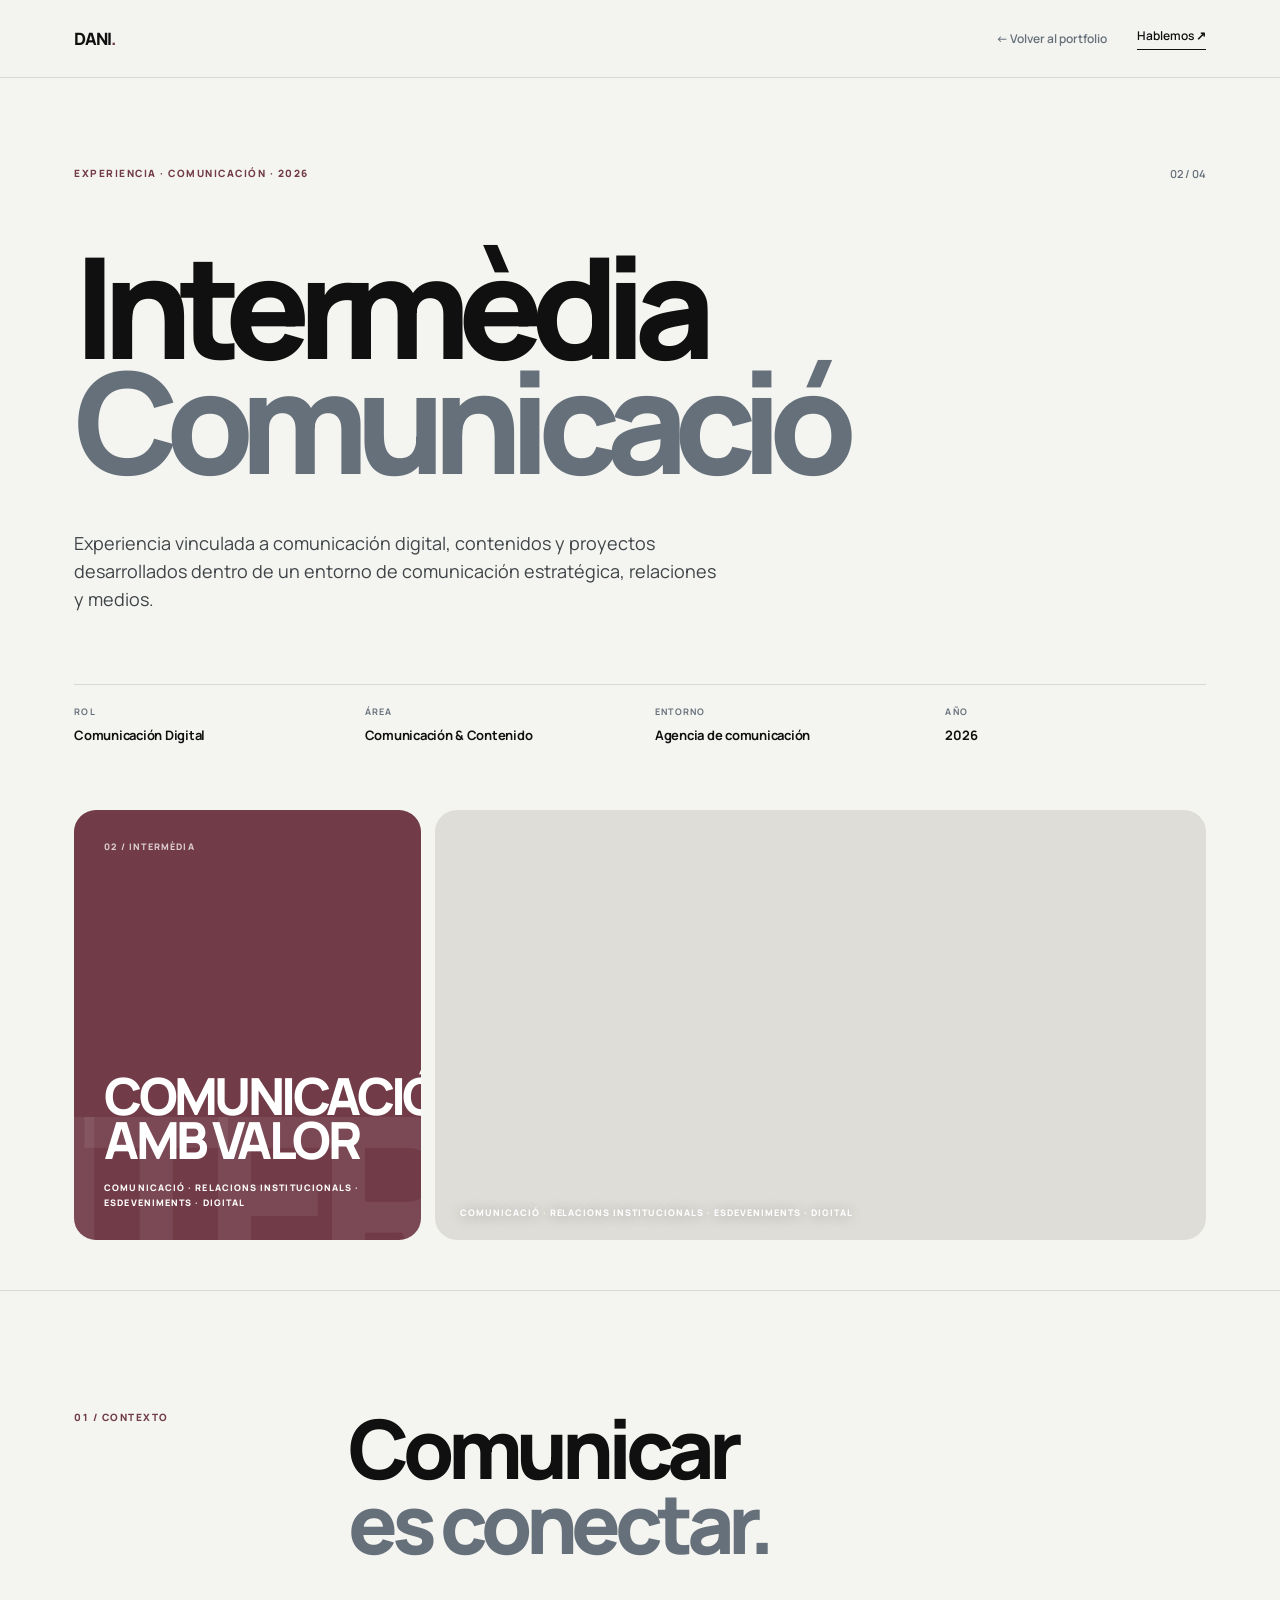
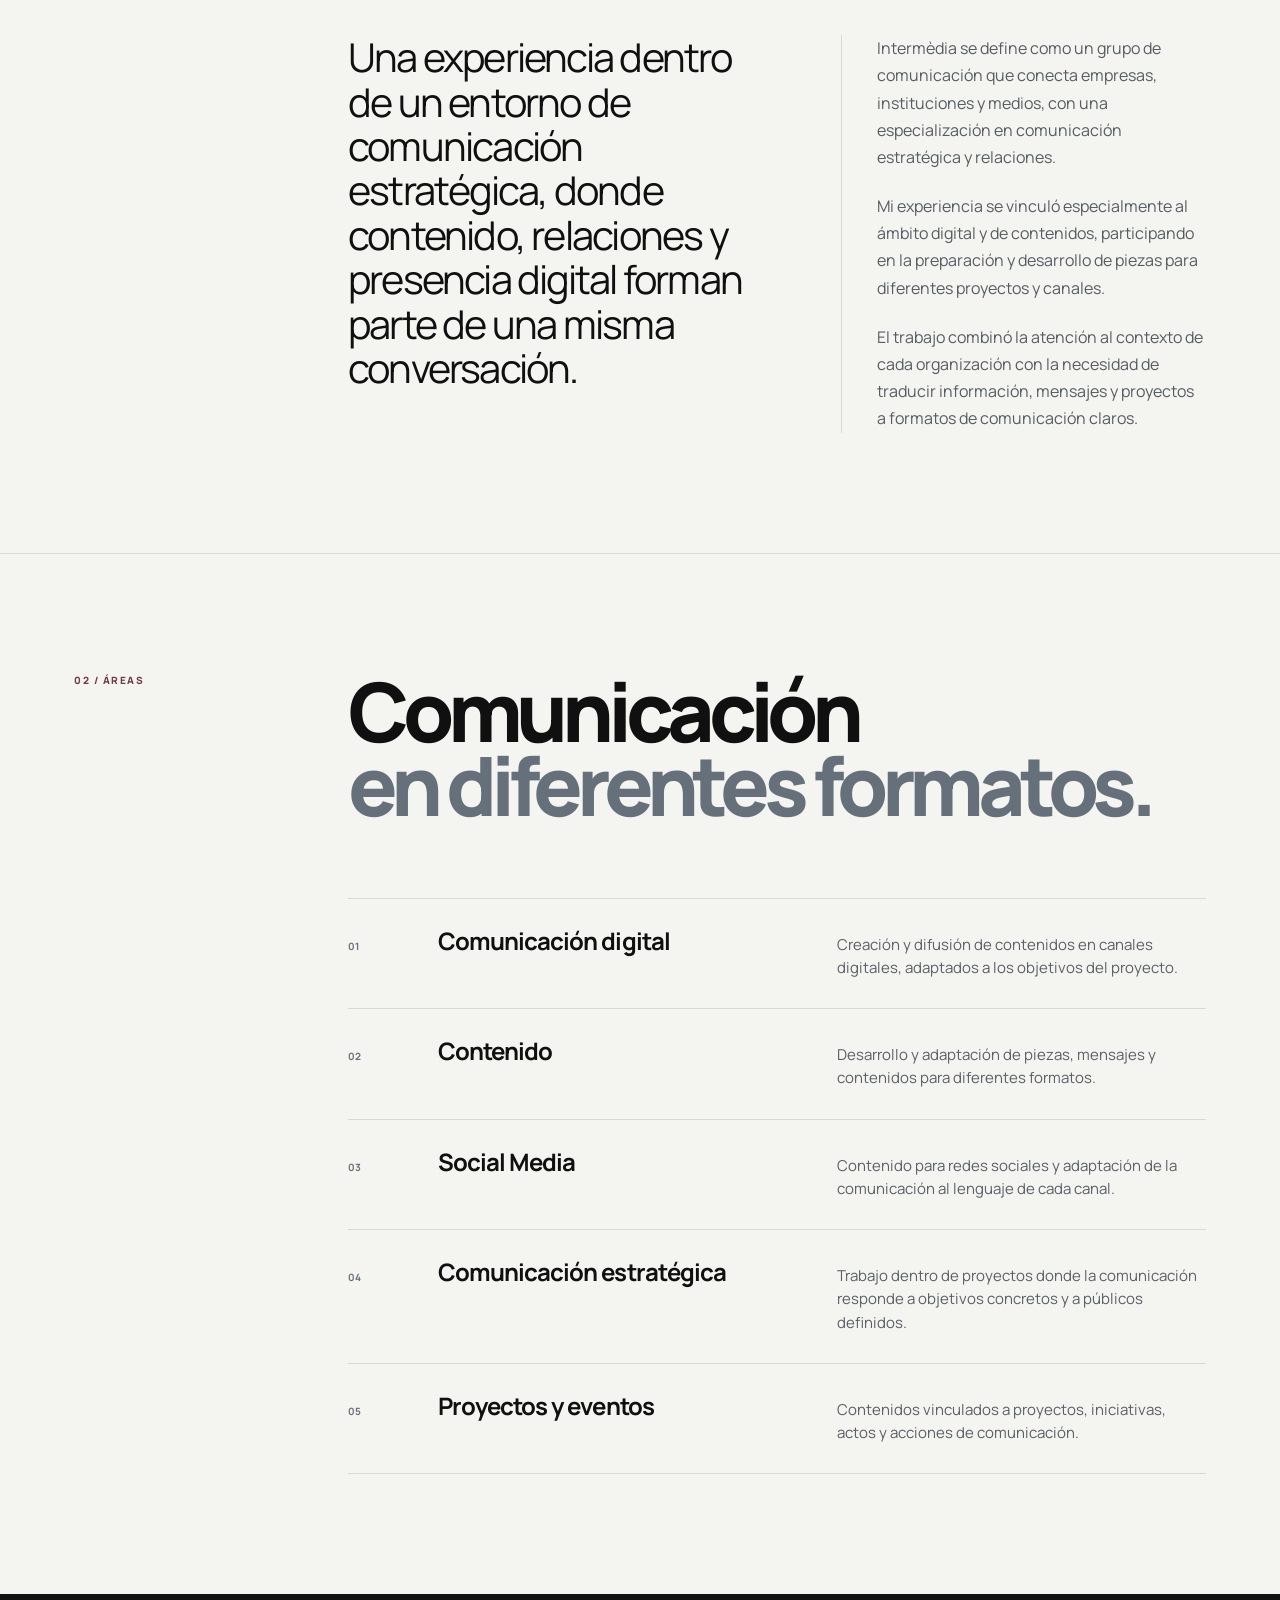
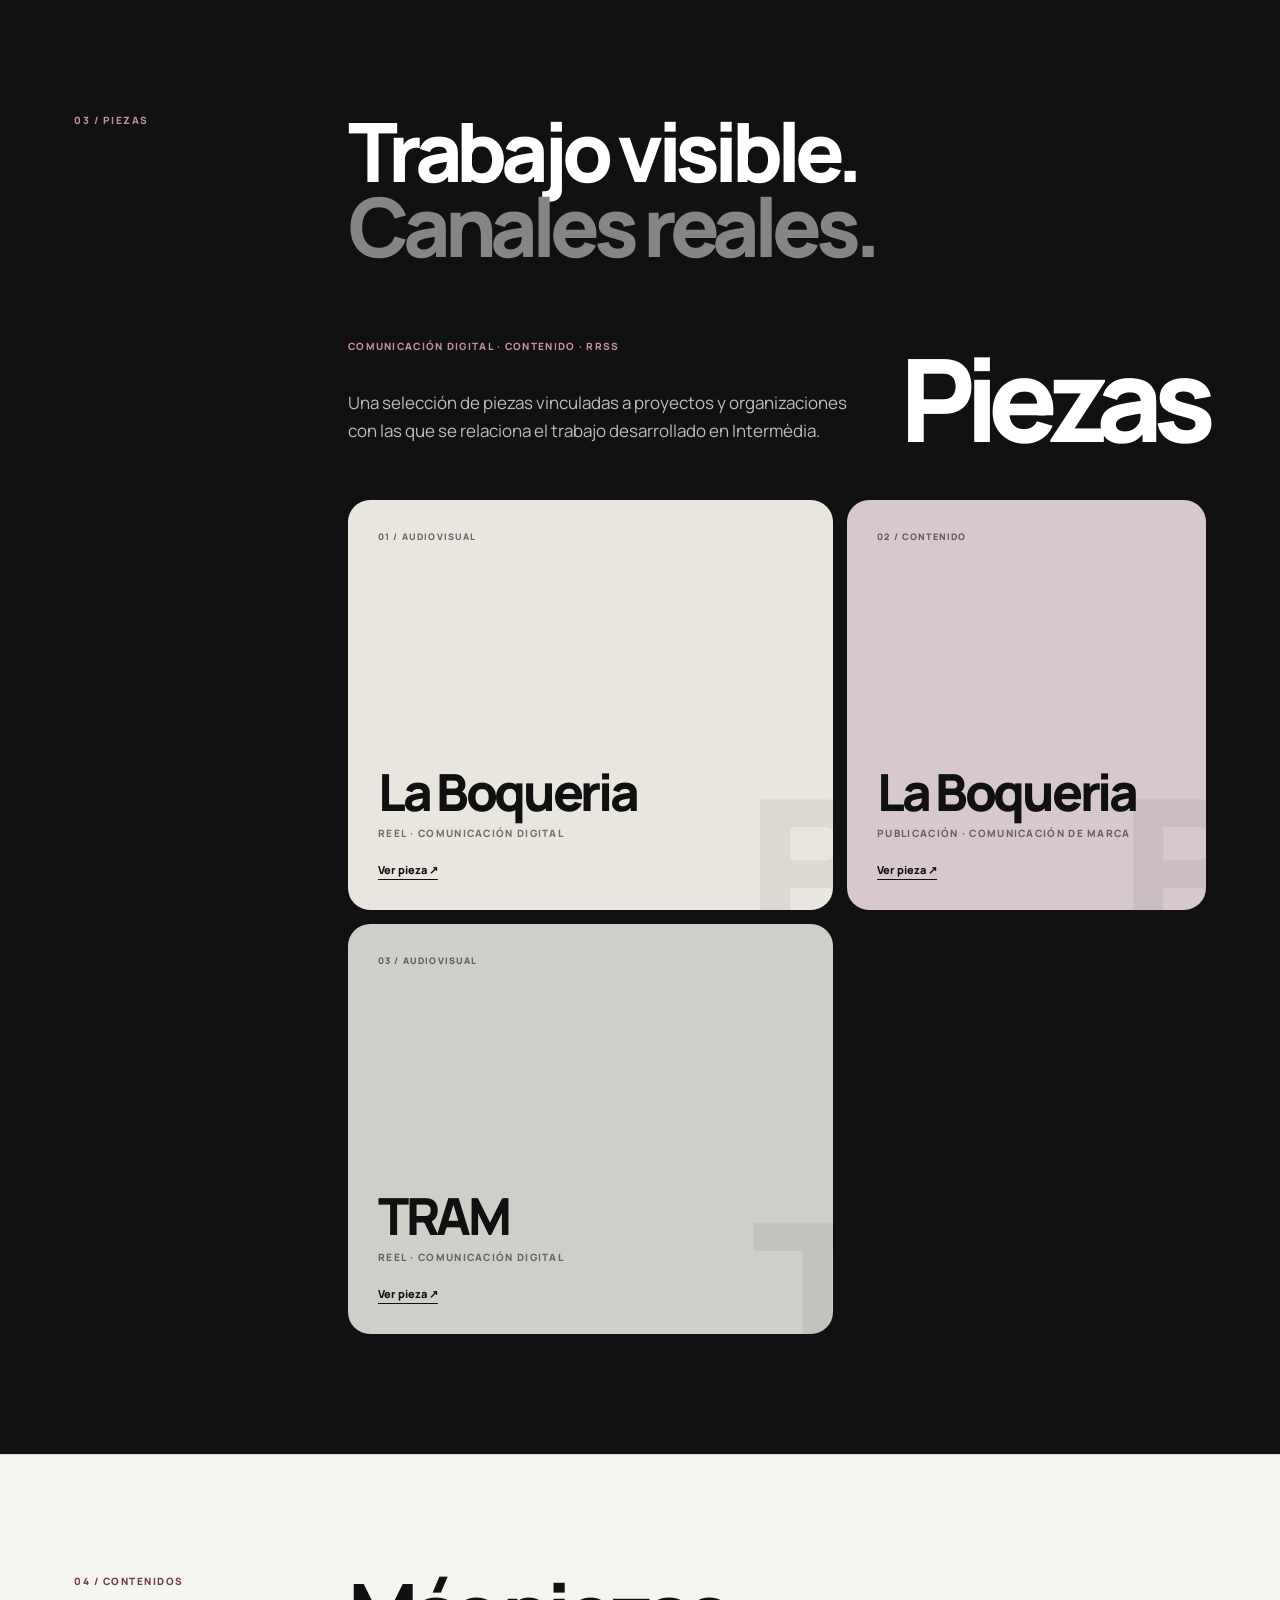
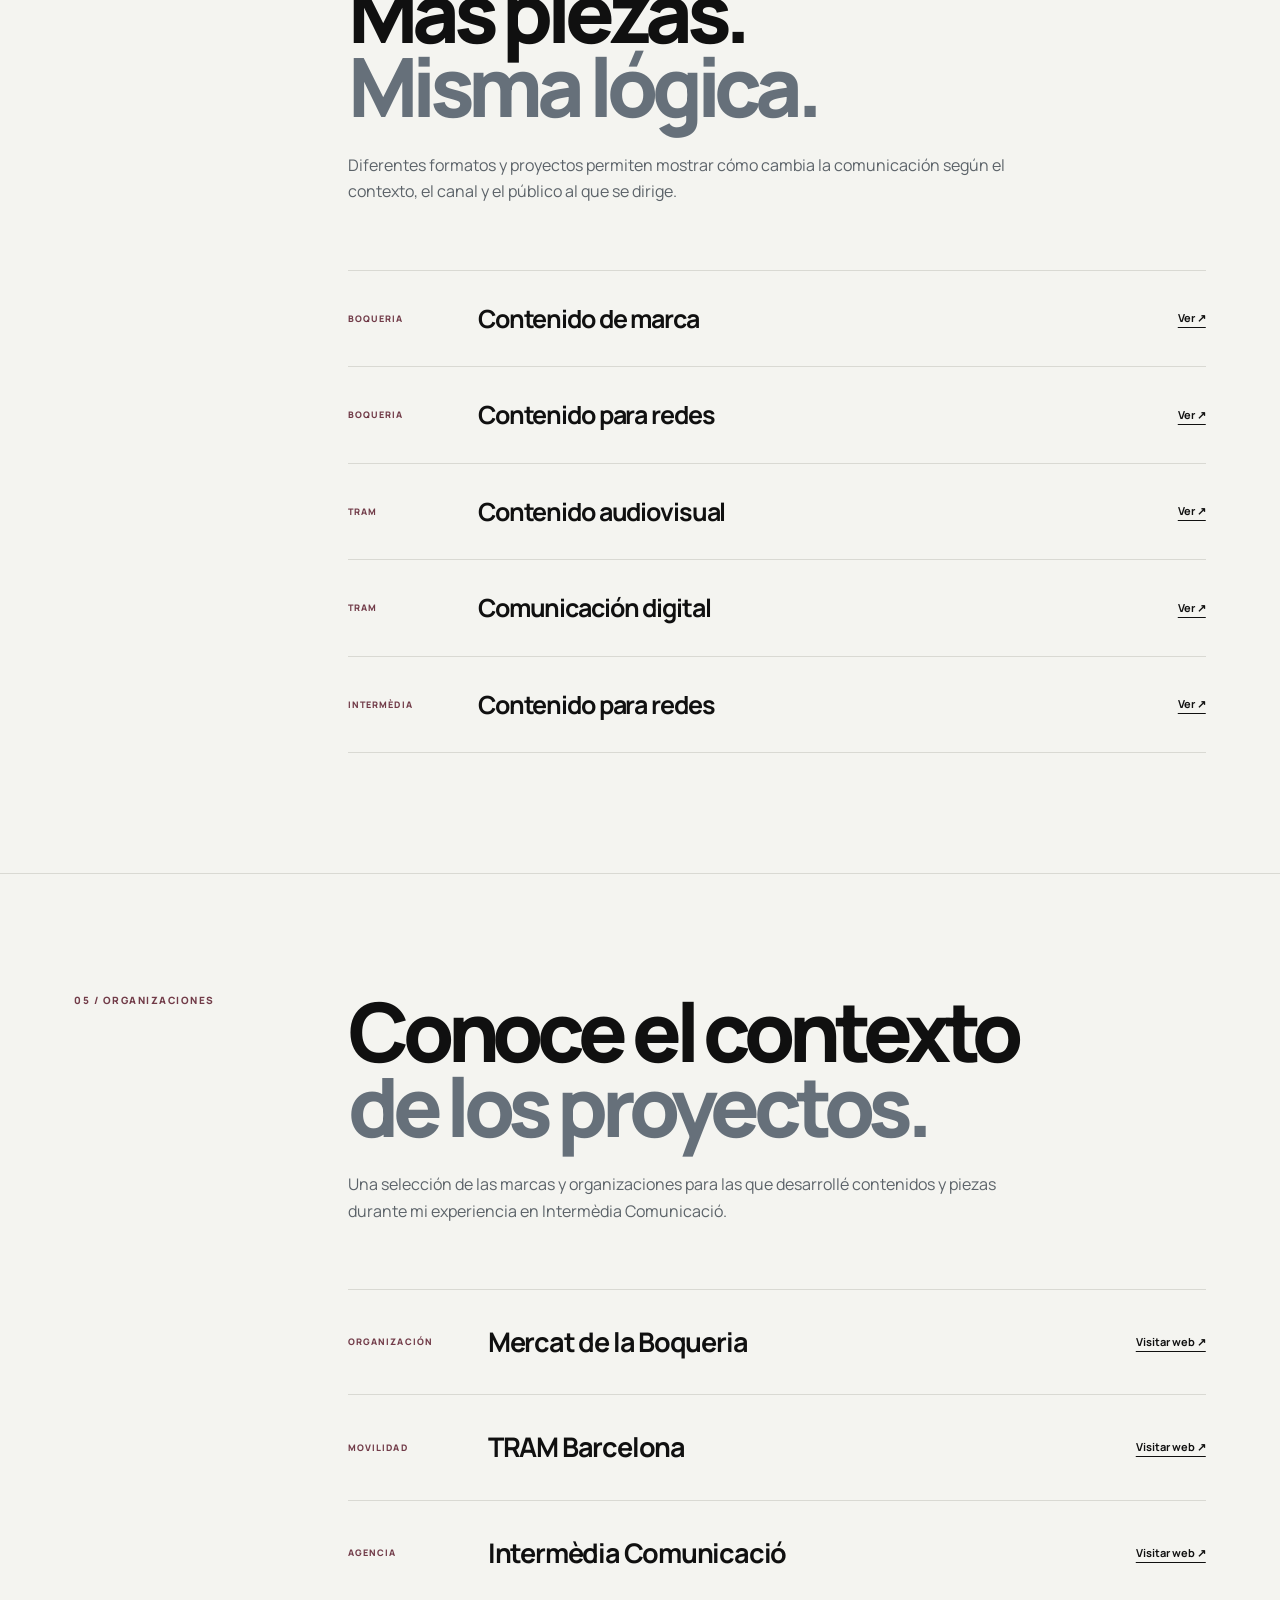
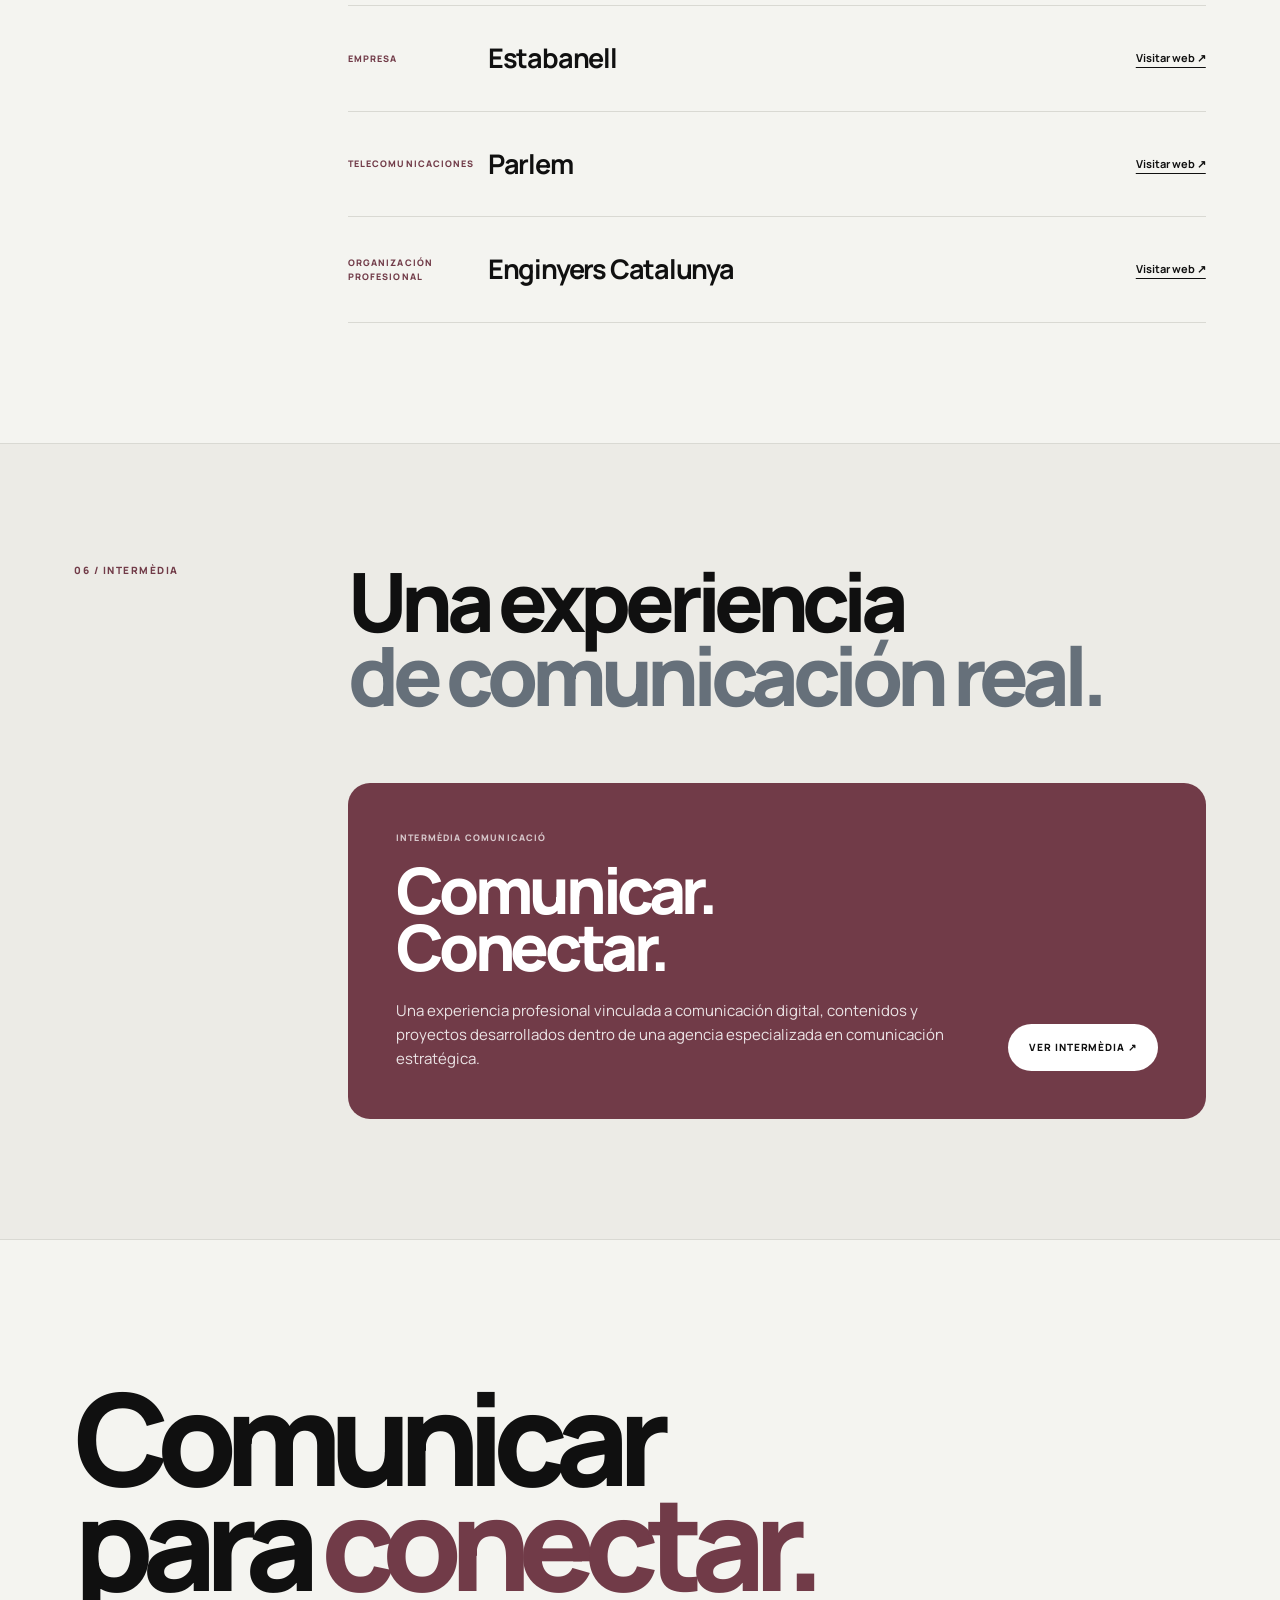
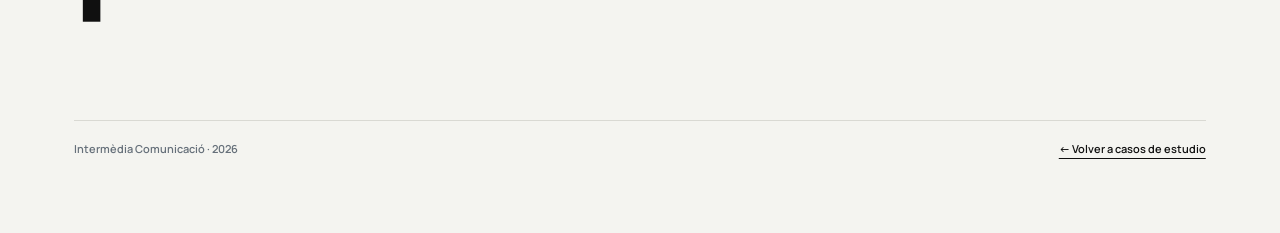
==== commit acd1585d: "Update intermedia.html" ====
--- a/intermedia.html
+++ b/intermedia.html
@@ -1477,45 +1477,47 @@
           </h2>
 
           <p class="content-intro reveal">
-            Para entender mejor el contexto de algunas de las piezas,
-            puedes consultar directamente las páginas web de las
-            organizaciones y marcas relacionadas con ellas.
+            Una selección de las marcas y organizaciones para las que
+            desarrollé contenidos y piezas durante mi experiencia en
+            Intermèdia Comunicació.
           </p>
 
           <div class="organizations reveal">
 
-            <a
-              class="organization"
-              href="https://www.boqueria.barcelona/?lang=es"
-              target="_blank"
-              rel="noopener noreferrer"
-            >
+            <a class="organization" href="https://www.boqueria.barcelona/?lang=es" target="_blank" rel="noopener noreferrer">
               <span class="organization-type">Organización</span>
-
-              <span class="organization-name">
-                Mercat de la Boqueria
-              </span>
-
-              <span class="organization-link">
-                Visitar web ↗
-              </span>
+              <span class="organization-name">Mercat de la Boqueria</span>
+              <span class="organization-link">Visitar web ↗</span>
             </a>
 
-            <a
-              class="organization"
-              href="https://www.intermedia.cat/es/"
-              target="_blank"
-              rel="noopener noreferrer"
-            >
+            <a class="organization" href="https://tram.cat/" target="_blank" rel="noopener noreferrer">
+              <span class="organization-type">Movilidad</span>
+              <span class="organization-name">TRAM Barcelona</span>
+              <span class="organization-link">Visitar web ↗</span>
+            </a>
+
+            <a class="organization" href="https://www.intermedia.cat/es/" target="_blank" rel="noopener noreferrer">
               <span class="organization-type">Agencia</span>
-
-              <span class="organization-name">
-                Intermèdia Comunicació
-              </span>
-
-              <span class="organization-link">
-                Visitar web ↗
-              </span>
+              <span class="organization-name">Intermèdia Comunicació</span>
+              <span class="organization-link">Visitar web ↗</span>
+            </a>
+
+            <a class="organization" href="https://estabanell.com/es/" target="_blank" rel="noopener noreferrer">
+              <span class="organization-type">Empresa</span>
+              <span class="organization-name">Estabanell</span>
+              <span class="organization-link">Visitar web ↗</span>
+            </a>
+
+            <a class="organization" href="https://parlem.com/" target="_blank" rel="noopener noreferrer">
+              <span class="organization-type">Telecomunicaciones</span>
+              <span class="organization-name">Parlem</span>
+              <span class="organization-link">Visitar web ↗</span>
+            </a>
+
+            <a class="organization" href="https://enginyerscatalunya.cat/" target="_blank" rel="noopener noreferrer">
+              <span class="organization-type">Organización profesional</span>
+              <span class="organization-name">Enginyers Catalunya</span>
+              <span class="organization-link">Visitar web ↗</span>
             </a>
 
           </div>
